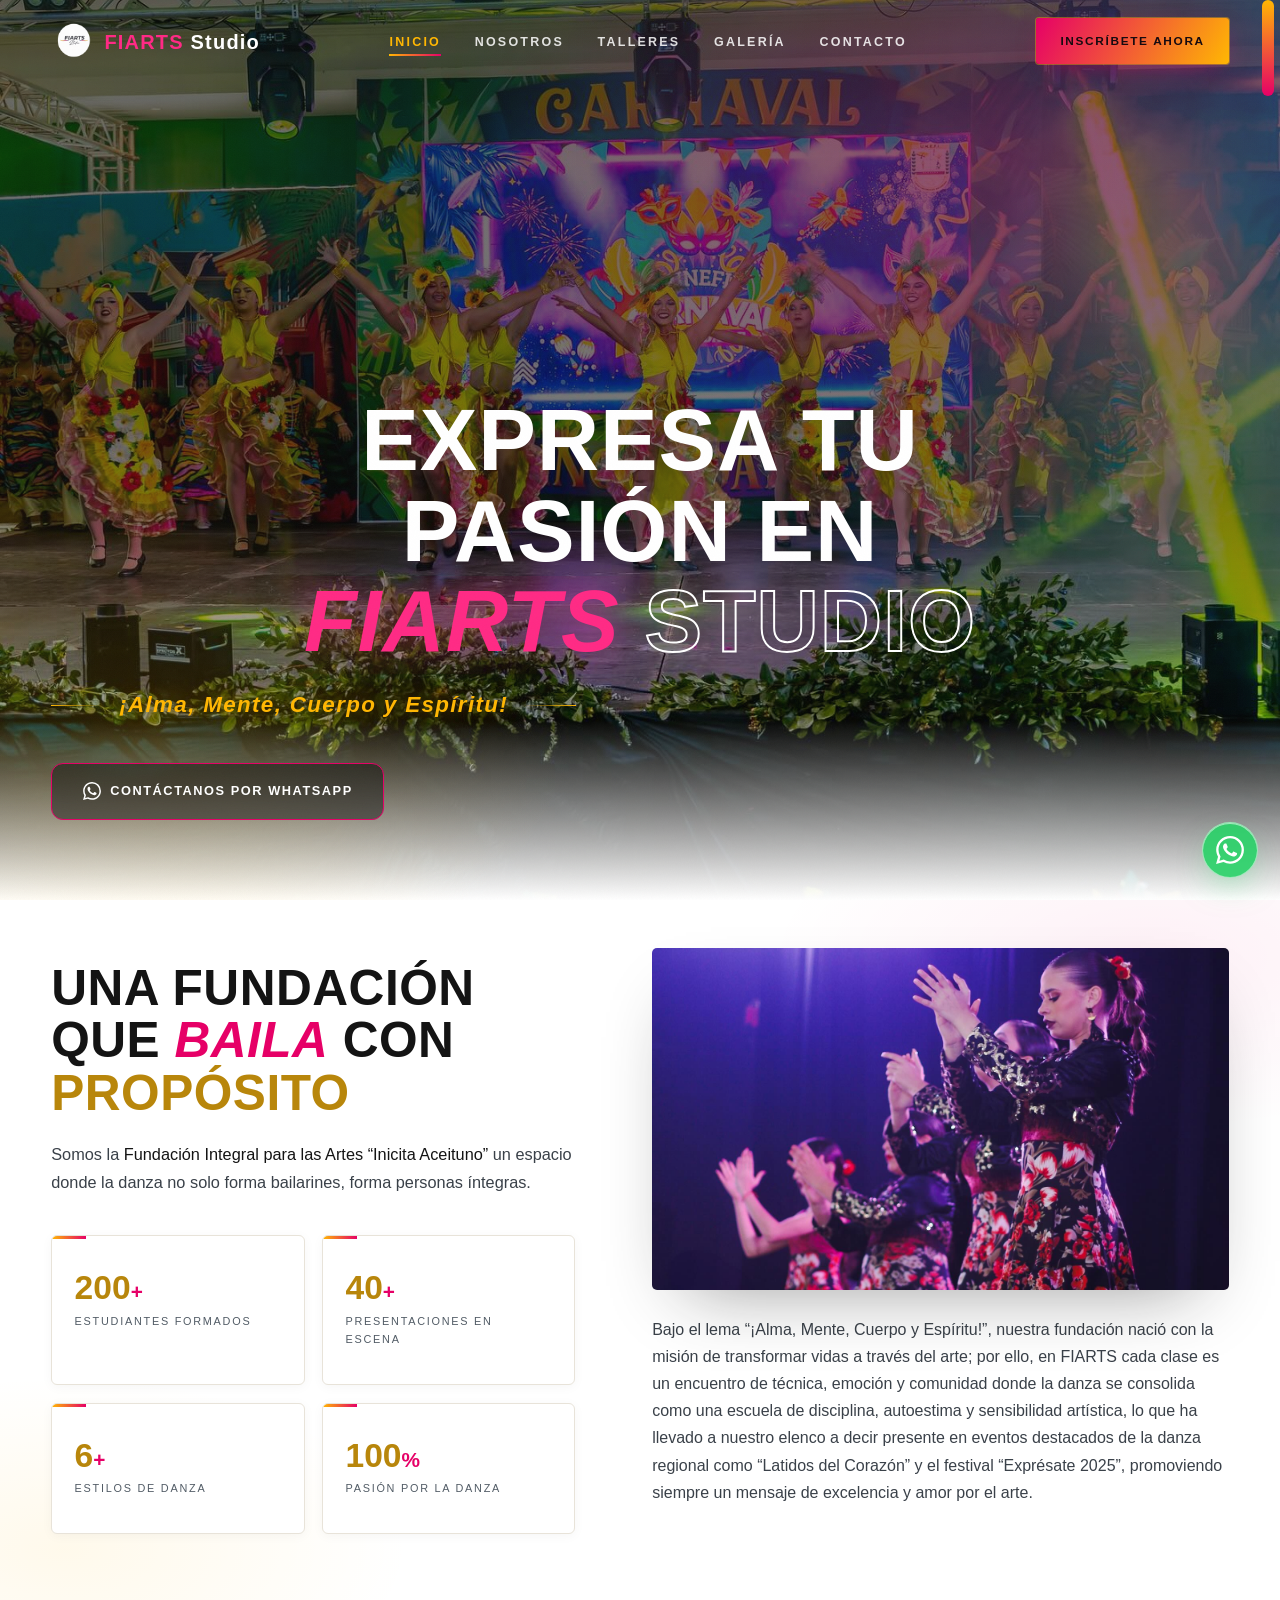
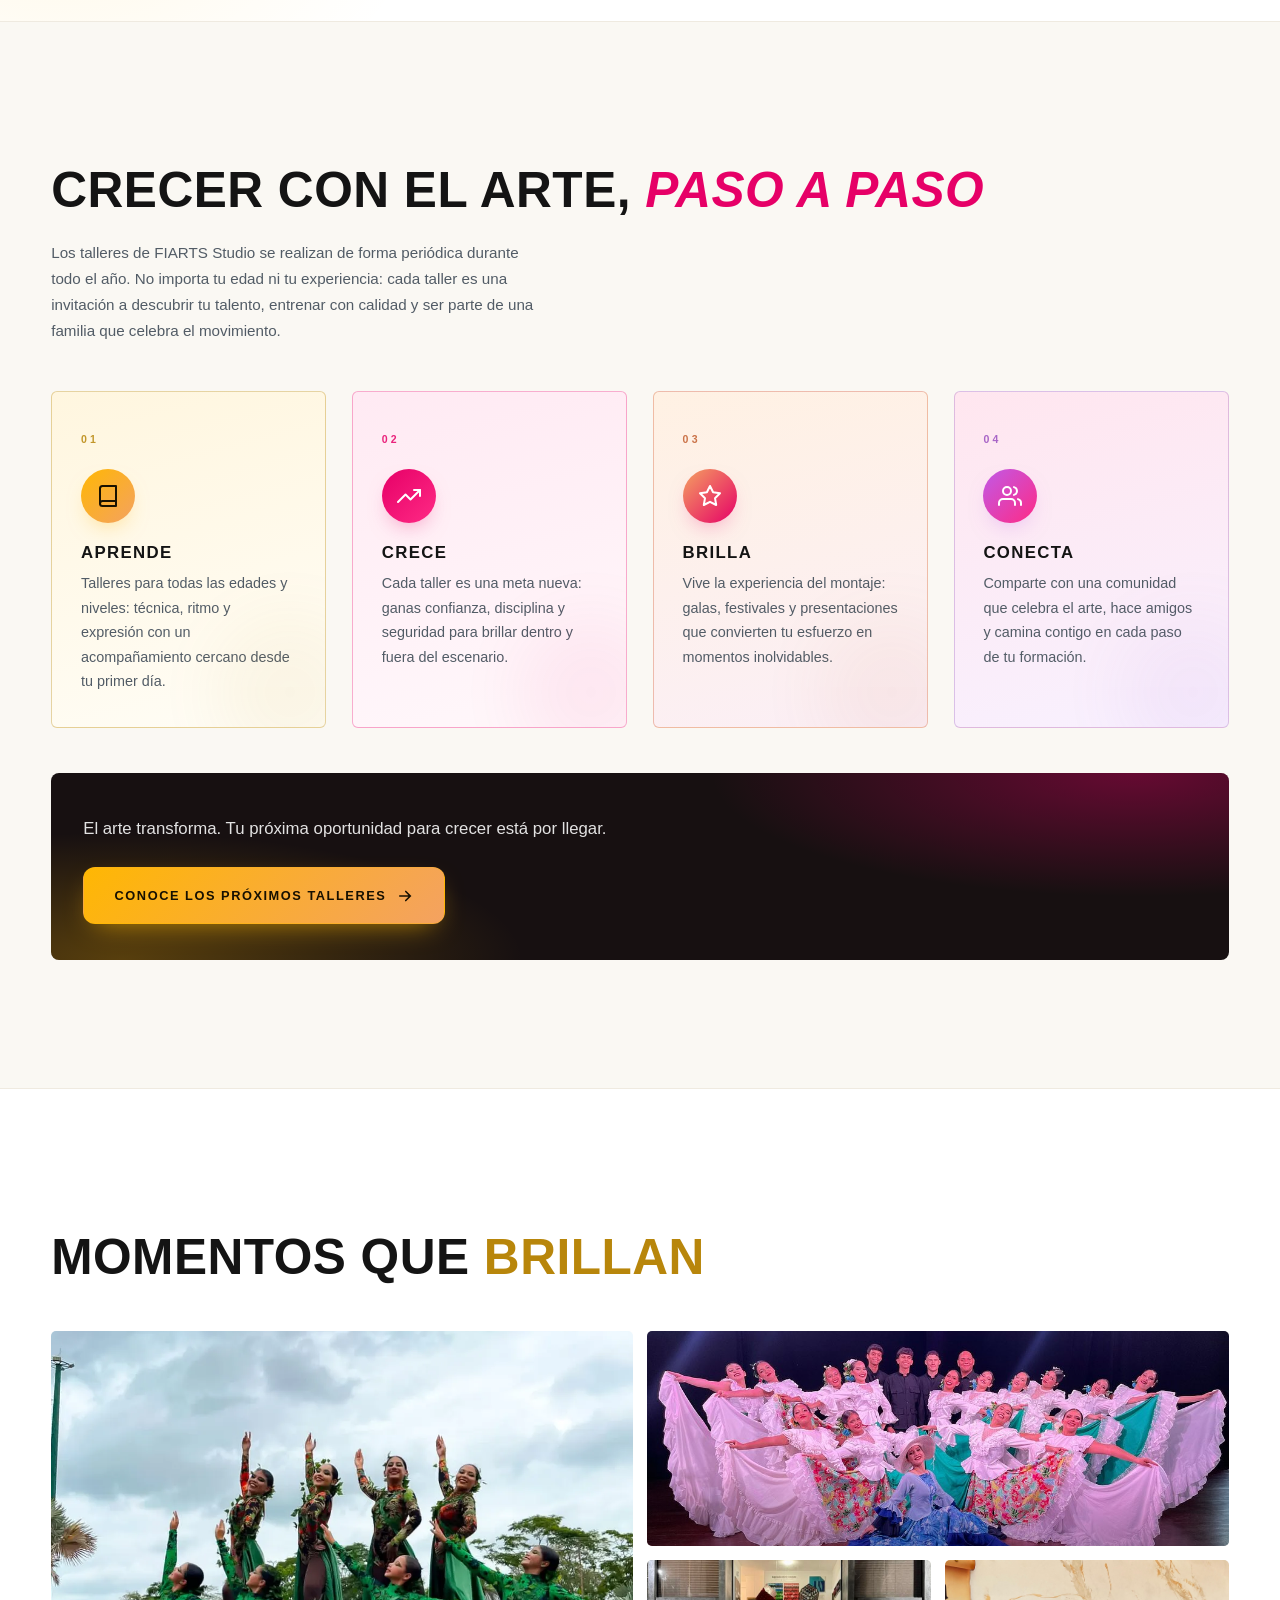
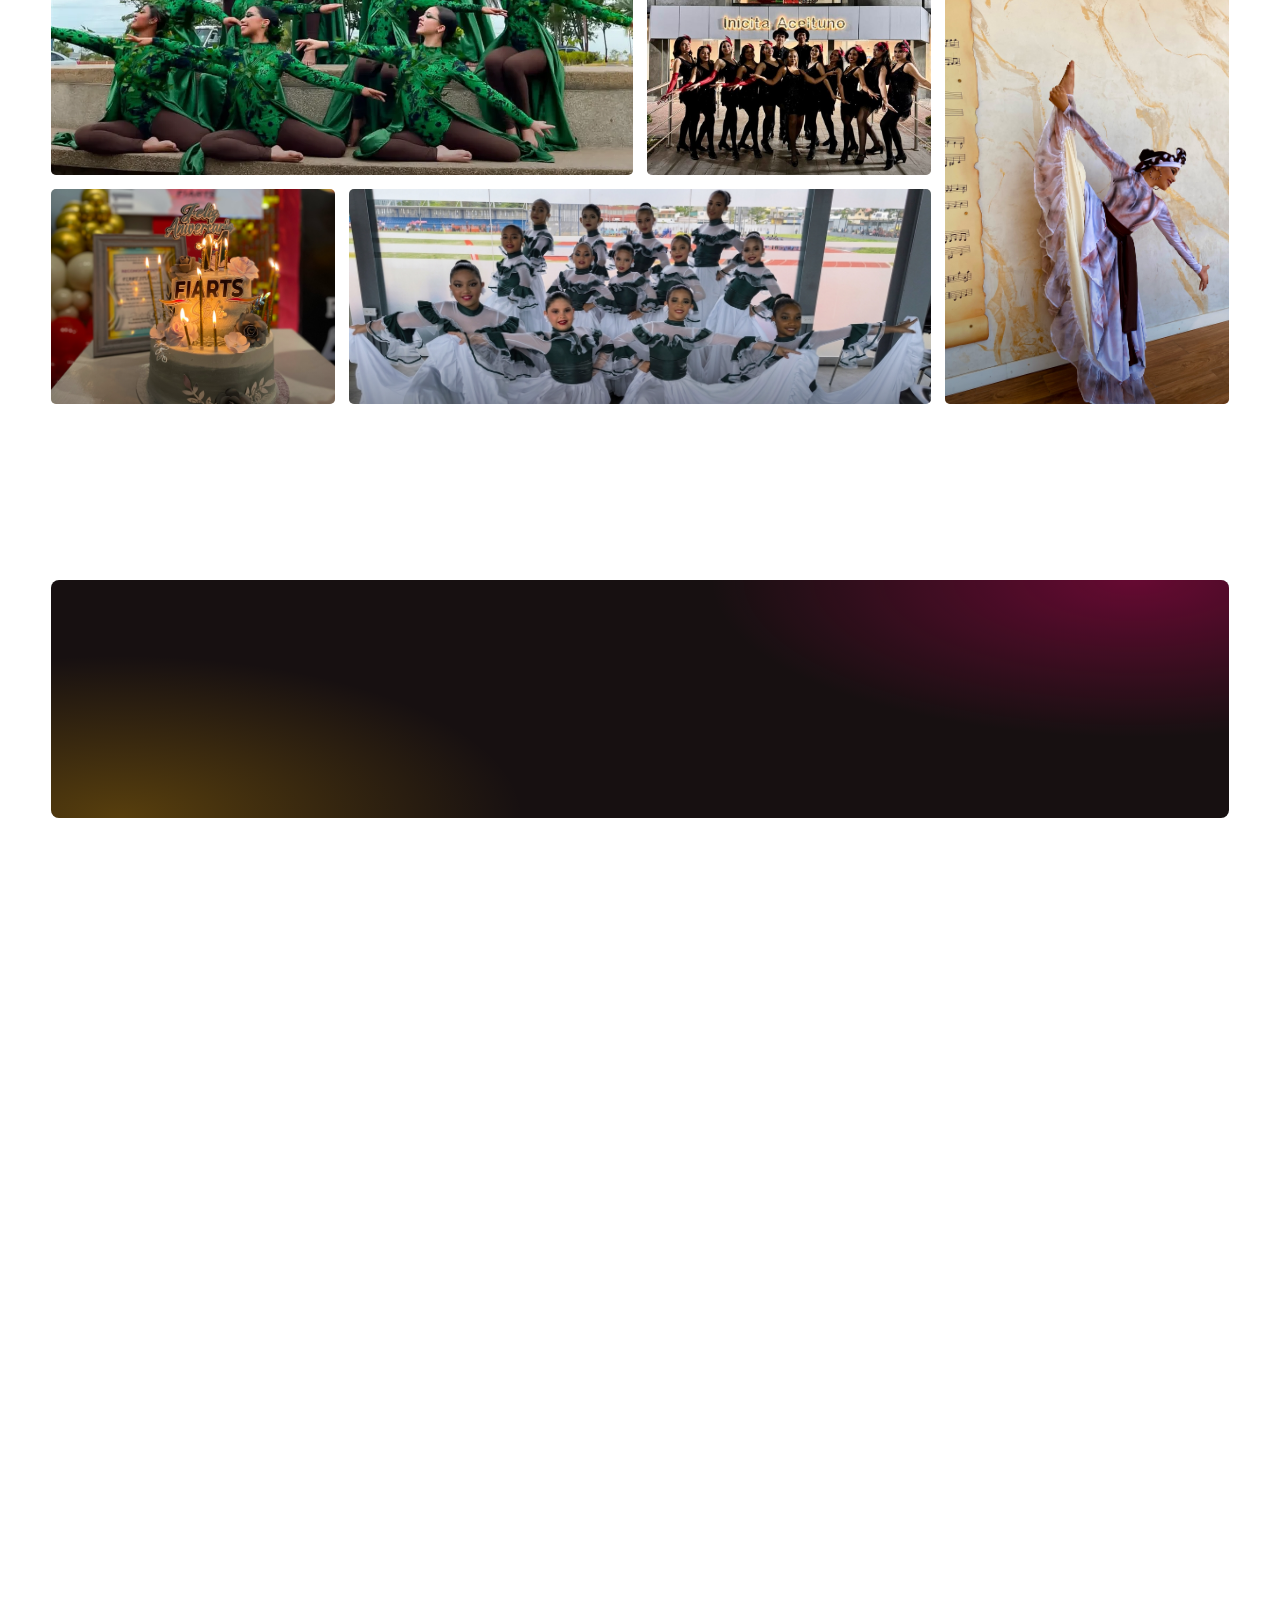
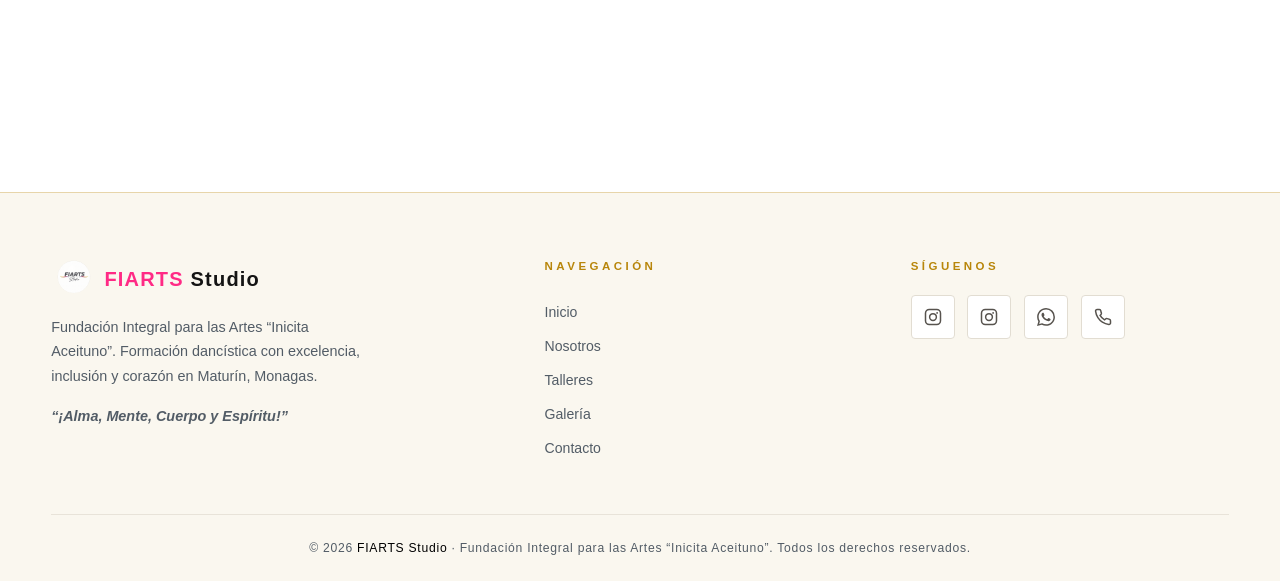
==== index.html @ f5d9cd81 "feat: implement responsive landing page layout with custom styling, navigation, and hero animations" ====
<!DOCTYPE html>
<html lang="es">
<head>
<meta charset="UTF-8">
<meta name="viewport" content="width=device-width, initial-scale=1.0">
<meta name="description" content="FIARTS Studio — Fundación Integral para las Artes 'Inicitaº Aceituno'. Academia de danza en Maturín: danza integral, urbana, tradicional y contemporánea. ¡Alma, Mente, Cuerpo y Espíritu!">
<meta name="theme-color" content="#FFFFFF">
<title>FIARTS Monagas</title>
<link rel="icon" type="image/png" href="assets/favicon.png">
<link rel="icon" type="image/x-icon" href="assets/favicon.ico">

<link rel="stylesheet" href="https://cdn.jsdelivr.net/npm/@fontsource/montserrat@5.0.8/700.css">
<link rel="stylesheet" href="https://cdn.jsdelivr.net/npm/@fontsource/montserrat@5.0.8/800.css">
<link rel="stylesheet" href="https://cdn.jsdelivr.net/npm/@fontsource/montserrat@5.0.8/900.css">
<link rel="stylesheet" href="https://cdn.jsdelivr.net/npm/@fontsource/montserrat@5.0.8/800-italic.css">
<link rel="stylesheet" href="https://cdn.jsdelivr.net/npm/@fontsource/poppins@5.0.8/300.css">
<link rel="stylesheet" href="https://cdn.jsdelivr.net/npm/@fontsource/poppins@5.0.8/400.css">
<link rel="stylesheet" href="https://cdn.jsdelivr.net/npm/@fontsource/poppins@5.0.8/500.css">
<link rel="stylesheet" href="https://cdn.jsdelivr.net/npm/@fontsource/poppins@5.0.8/600.css">
<link rel="stylesheet" href="css/style.css">
<noscript><style>.reveal{opacity:1;transform:none}</style></noscript>
</head>
<body>

<div id="scrollIndicator" aria-hidden="true"></div>
<div class="noise" aria-hidden="true"></div>

<!-- ================= HEADER ================= -->
<header class="site-header" id="siteHeader">
  <div class="container nav-wrap">
    <a href="#inicio" class="brand" aria-label="FIARTS Studio — Inicio">
      <img class="brand-mark" src="assets/logo_final.png" alt="Logo FIARTS Studio">
      <span class="brand-name"><b>FIARTS</b> Studio</span>
    </a>
    <nav class="main-nav" aria-label="Navegación principal">
      <ul>
        <li><a href="#inicio" class="active">Inicio</a></li>
        <li><a href="#nosotros">Nosotros</a></li>
        <li><a href="#talleres">Talleres</a></li>
        <li><a href="#galeria">Galería</a></li>
        <li><a href="#contacto">Contacto</a></li>
      </ul>
    </nav>
    <a href="#contacto" class="nav-cta">Inscríbete Ahora</a>
    <button class="hamburger" id="hamburger" aria-label="Abrir menú" aria-expanded="false" aria-controls="mobileMenu">
      <span></span><span></span><span></span>
    </button>
  </div>
</header>
<div class="menu-backdrop" id="menuBackdrop"></div>
<nav class="mobile-menu" id="mobileMenu" aria-label="Menú móvil">
  <button class="m-close" id="mClose" aria-label="Cerrar menú">✕</button>
  <a class="mlink" href="#inicio">Inicio</a>
  <a class="mlink" href="#nosotros">Nosotros</a>
  <a class="mlink" href="#talleres">Talleres</a>
  <a class="mlink" href="#galeria">Galería</a>
  <a class="mlink" href="#contacto">Contacto</a>
  <a href="#contacto" class="btn btn-gold" style="justify-content:center">Inscríbete Ahora</a>
</nav>

<main>
<!-- ================= HERO ================= -->
<section class="hero" id="inicio">
<div class="hero-bg"><img src="assets/fondo2.jpg" alt="Bailarina de FIARTS Studio en un salto dramático con luces doradas y magenta"></div>

  <div class="hero-overlay" aria-hidden="true"></div>

  <div class="container hero-content">

      <h1 class="hero-title">
      <span class="mask"><span style="--d:.15s">Expresa tu</span></span>
      <span class="mask"><span style="--d:.3s">Pasión en</span></span>
      <span class="mask"><span style="--d:.45s"><em class="pink">FIARTS</em> <span class="outline">Studio</span></span></span>
    </h1>
    <p class="hero-slogan">¡Alma, Mente, Cuerpo y Espíritu!</p>
    <div class="hero-ctas">
      <a href="https://wa.me/584148975908?text=Hola,%20deseo%20informaci%C3%B3n%20sobre%20las%20clases%20de%20baile" target="_blank" rel="noopener" class="btn btn-pink-line" style="background:rgba(10,10,10,.45);color:#fff">
        <svg viewBox="0 0 24 24" fill="currentColor"><path d="M17.472 14.382c-.297-.149-1.758-.867-2.03-.967-.273-.099-.471-.148-.67.15-.197.297-.767.966-.94 1.164-.173.199-.347.223-.644.075-.297-.15-1.255-.463-2.39-1.475-.883-.788-1.48-1.761-1.653-2.059-.173-.297-.018-.458.13-.606.134-.133.297-.347.446-.52.149-.174.198-.298.297-.497.1-.198.05-.371-.025-.52-.075-.149-.669-1.612-.916-2.207-.242-.579-.487-.5-.669-.51-.173-.008-.371-.01-.57-.01-.198 0-.52.074-.792.372-.272.297-1.04 1.016-1.04 2.479 0 1.462 1.065 2.875 1.213 3.074.149.198 2.096 3.2 5.077 4.487.709.306 1.262.489 1.694.625.712.227 1.36.195 1.871.118.571-.085 1.758-.719 2.006-1.413.248-.694.248-1.289.173-1.413-.074-.124-.272-.198-.57-.347m-5.421 7.403h-.004a9.87 9.87 0 01-5.031-1.378l-.361-.214-3.741.982.998-3.648-.235-.374a9.86 9.86 0 01-1.51-5.26c.001-5.45 4.436-9.884 9.888-9.884 2.64 0 5.122 1.03 6.988 2.898a9.825 9.825 0 012.893 6.994c-.003 5.45-4.437 9.884-9.885 9.884m8.413-18.297A11.815 11.815 0 0012.05 0C5.495 0 .16 5.335.157 11.892c0 2.096.547 4.142 1.588 5.945L.057 24l6.305-1.654a11.882 11.882 0 005.683 1.448h.005c6.554 0 11.89-5.335 11.893-11.893a11.821 11.821 0 00-3.48-8.413z\"/></svg>
        Contáctanos por WhatsApp</a>
    </div>
  </div>
</section>

<!-- ================= NOSOTROS ================= -->
<section class="about" id="nosotros">
  <div class="container about-grid">
    <div class="about-sticky reveal">
      <h2 class="sec-title">Una fundación que <em>baila</em> con <span class="g">propósito</span></h2>
      <p class="lead">Somos la <span style="color:var(--ink)">Fundación Integral para las Artes “Inicita Aceituno”</span> un espacio donde la danza no solo forma bailarines, forma personas íntegras.</p>
      <div class="stats">
        <div class="stat"><div class="num"><span class="count" data-count="200">0</span><small>+</small></div><div class="lbl">Estudiantes formados</div></div>
        <div class="stat"><div class="num"><span class="count" data-count="40">0</span><small>+</small></div><div class="lbl">Presentaciones en escena</div></div>
        <div class="stat"><div class="num"><span class="count" data-count="6">0</span><small>+</small></div><div class="lbl">Estilos de danza</div></div>
        <div class="stat"><div class="num"><span class="count" data-count="100">0</span><small>%</small></div><div class="lbl">Pasión por la danza</div></div>
      </div>
    </div>

    <div class="about-flow">
      <figure class="about-img g-item pos-baja3 reveal"><span class="frame" aria-hidden="true"></span><img src="assets/galeria3.jpg" alt="Elenco de FIARTS Studio saludando en la gala de aniversario con confeti dorado" loading="lazy"></figure>
      <div class="about-text reveal">
<p>Bajo el lema “¡Alma, Mente, Cuerpo y Espíritu!”, nuestra fundación nació con la misión de transformar vidas a través del arte; por ello, en FIARTS cada clase es un encuentro de técnica, emoción y comunidad donde la danza se consolida como una escuela de disciplina, autoestima y sensibilidad artística, lo que ha llevado a nuestro elenco a decir presente en eventos destacados de la danza regional como “Latidos del Corazón” y el festival “Exprésate 2025”, promoviendo siempre un mensaje de excelencia y amor por el arte.</p>
      </div>
    </div>
  </div>
</section>

<!-- ================= TALLERES ================= -->
<section class="talleres" id="talleres">
  <div class="container">
    <div class="tall-head">
          <div class="reveal">
            <h2 class="sec-title">Crecer con el arte, <em>paso a paso</em></h2>
          </div>
      <p class="reveal" style="--d:.15s">Los talleres de FIARTS Studio se realizan de forma periódica durante todo el año. No importa tu edad ni tu experiencia: cada taller es una invitación a descubrir tu talento, entrenar con calidad y ser parte de una familia que celebra el movimiento.</p>
    </div>

    <div class="tall-pilares">
      <article class="taller-pilar reveal">
        <span class="tp-num">01</span>
        <div class="tp-ico"><svg viewBox="0 0 24 24" fill="none" stroke="currentColor" stroke-width="2" stroke-linecap="round" stroke-linejoin="round"><path d="M4 19.5A2.5 2.5 0 016.5 17H20"/><path d="M6.5 2H20v20H6.5A2.5 2.5 0 014 19.5v-15A2.5 2.5 0 016.5 2z"/></svg></div>
        <h3>Aprende</h3>
        <p>Talleres para todas las edades y niveles: técnica, ritmo y expresión con un acompañamiento cercano desde tu primer día.</p>
      </article>
      <article class="taller-pilar reveal" style="--d:.12s">
        <span class="tp-num">02</span>
        <div class="tp-ico"><svg viewBox="0 0 24 24" fill="none" stroke="currentColor" stroke-width="2" stroke-linecap="round" stroke-linejoin="round"><path d="M23 6l-9.5 9.5-5-5L1 18"/><path d="M17 6h6v6"/></svg></div>
        <h3>Crece</h3>
        <p>Cada taller es una meta nueva: ganas confianza, disciplina y seguridad para brillar dentro y fuera del escenario.</p>
      </article>
      <article class="taller-pilar reveal" style="--d:.24s">
        <span class="tp-num">03</span>
        <div class="tp-ico"><svg viewBox="0 0 24 24" fill="none" stroke="currentColor" stroke-width="2" stroke-linecap="round" stroke-linejoin="round"><path d="M12 2l3.1 6.3 6.9 1-5 4.9 1.2 6.8L12 17.8l-6.2 3.2L7 14.2 2 9.3l6.9-1L12 2z"/></svg></div>
        <h3>Brilla</h3>
        <p>Vive la experiencia del montaje: galas, festivales y presentaciones que convierten tu esfuerzo en momentos inolvidables.</p>
      </article>
      <article class="taller-pilar reveal" style="--d:.36s">
        <span class="tp-num">04</span>
        <div class="tp-ico"><svg viewBox="0 0 24 24" fill="none" stroke="currentColor" stroke-width="2" stroke-linecap="round" stroke-linejoin="round"><path d="M17 21v-2a4 4 0 00-4-4H5a4 4 0 00-4 4v2"/><circle cx="9" cy="7" r="4"/><path d="M23 21v-2a4 4 0 00-3-3.87"/><path d="M16 3.13a4 4 0 010 7.75"/></svg></div>
        <h3>Conecta</h3>
        <p>Comparte con una comunidad que celebra el arte, hace amigos y camina contigo en cada paso de tu formación.</p>
      </article>
    </div>

    <div class="tall-band reveal">
      <div class="tall-band-copy">
              <p class="tall-band-msg">El arte transforma. Tu próxima oportunidad para crecer está por llegar.</p>
      </div>
      <a href="https://wa.me/584148975908?text=Hola,%20quiero%20informaci%C3%B3n%20sobre%20los%20pr%C3%B3ximos%20talleres%20de%20FIARTS%20Studio" target="_blank" rel="noopener" class="btn btn-gold">Conoce los próximos talleres
        <svg viewBox="0 0 24 24" fill="none" stroke="currentColor" stroke-width="2.2" stroke-linecap="round"><path d="M5 12h14M13 6l6 6-6 6"/></svg>
      </a>
    </div>
  </div>
</section>

<!-- ================= GALERÍA ================= -->
<section class="galeria" id="galeria">
  <div class="container">
    <div class="gal-head reveal">
          <h2 class="sec-title">Momentos que <span class="g">brillan</span></h2>
    </div>
    <div class="gallery">
      <button class="g-item"><img src="./assets/galeria7.jpg" alt="Elenco sincronizado en escena con luces doradas y magenta" loading="lazy"></button>
      <button class="g-item pos-baja2" style="--d:.08s"><img src="./assets/galeria4.jpg" alt="Celebración de aniversario con trofeo dorado y confeti" loading="lazy"></button>
      <button class="g-item pos-alta" style="--d:.16s"><img src="./assets/galeria5.jpg" alt="Ensayo de bailarinas en estudio con espejos y luces LED magenta" loading="lazy"></button>
      <button class="g-item" style="--d:.24s"><img src="./assets/galeria1.jpg" alt="Crew de danza urbana en formación con humo magenta" loading="lazy"></button>
      <button class="g-item pos-alta" style="--d:.32s"><img src="./assets/galeria2.jpg" alt="Zapatillas de ballet sobre piso de madera con luz cálida" loading="lazy"></button>
      <button class="g-item pos-baja" style="--d:.4s; object-position: 50% 40%"><img src="./assets/galeria8gemini.jpg" alt="Clase infantil de danza con maestra guiando a niñas sonrientes" loading="lazy"></button>
    </div>
  </div>
</section>

<!-- ================= CTA BAND ================= -->
<section class="cta-band">
  <div class="container cta-inner">
    <div class="reveal">
          <h2>¿Lista / listo para <em>subir al escenario?</em></h2>
      <p>Cupos abiertos para todas las edades y niveles. Tu primera clase puede ser hoy.</p>
    </div>
    <div class="reveal" style="--d:.15s">
      <a href="https://wa.me/584148975908?text=Hola,%20deseo%20informaci%C3%B3n%20sobre%20las%20clases%20de%20baile" target="_blank" rel="noopener" class="btn btn-gold">Inscríbete Ahora</a>
    </div>
  </div>
</section>

<!-- ================= CONTACTO ================= -->
<section class="contacto" id="contacto">
  <div class="container">
    <div class="reveal">
          <h2 class="sec-title">Hablemos de <em>danza</em></h2>
    </div>
    <div class="con-grid">
      <div class="con-map reveal">
        <iframe src="https://www.google.com/maps?q=Avenida%20Bol%C3%ADvar%2C%20Matur%C3%ADn%206201%2C%20Monagas%2C%20Venezuela&z=15&output=embed" loading="lazy" referrerpolicy="no-referrer-when-downgrade" title="Ubicación de FIARTS Studio en Maturín, Monagas" allowfullscreen></iframe>
        <a class="con-map-link" href="https://maps.app.goo.gl/CwB4NiFagK4VKDsD7" target="_blank" rel="noopener">Abrir en Google Maps
          <svg viewBox="0 0 24 24" fill="none" stroke="currentColor" stroke-width="2.2" stroke-linecap="round" stroke-linejoin="round"><path d="M7 17L17 7M7 7h10v10"/></svg>
        </a>
      </div>

      <div class="con-cards">
        <div class="con-card reveal">
          <div class="con-ico"><svg viewBox="0 0 24 24" fill="none" stroke="currentColor" stroke-width="2"><path d="M20 10c0 6-8 12-8 12s-8-6-8-12a8 8 0 0116 0z"/><circle cx="12" cy="10" r="3"/></svg></div>
          <div><h3>Ubicación</h3><p>Av. Bolívar, Edificio Rotary,<br>al lado de la Casa de la Cultura.<br>Maturín, estado Monagas.</p></div>
        </div>
        <div class="con-card reveal" style="--d:.1s">
          <div class="con-ico"><svg viewBox="0 0 24 24" fill="none" stroke="currentColor" stroke-width="2"><path d="M22 16.9v3a2 2 0 01-2.2 2 19.8 19.8 0 01-8.6-3.1 19.5 19.5 0 01-6-6A19.8 19.8 0 012.1 4.2 2 2 0 014.1 2h3a2 2 0 012 1.7c.13.96.36 1.9.7 2.8a2 2 0 01-.45 2.1L8.1 9.9a16 16 0 006 6l1.3-1.25a2 2 0 012.1-.45c.9.34 1.84.57 2.8.7A2 2 0 0122 16.9z"/></svg></div>
          <div><h3>Teléfono / WhatsApp</h3><p><a class="inline" href="tel:+584148975908">0414-897-5908</a><br><a class="inline" href="https://wa.me/584148975908?text=Hola,%20deseo%20informaci%C3%B3n%20sobre%20las%20clases%20de%20baile" target="_blank" rel="noopener">Escríbenos por WhatsApp →</a></p></div>
        </div>
        <div class="con-card reveal" style="--d:.2s">
          <div class="con-ico"><svg viewBox="0 0 24 24" fill="none" stroke="currentColor" stroke-width="2"><rect x="2" y="2" width="20" height="20" rx="5"/><circle cx="12" cy="12" r="4.5"/><circle cx="17.5" cy="6.5" r="1.2" fill="currentColor" stroke="none"/></svg></div>
          <div><h3>Instagram</h3><p><a class="inline" href="https://www.instagram.com/fiartsmonagas" target="_blank" rel="noopener">@fiartsmonagas</a> · <a class="inline" href="https://www.instagram.com/fiarts.studio" target="_blank" rel="noopener">@fiarts.studio</a><br>Síguenos y vive el día a día del estudio.</p></div>
        </div>
        <div class="con-card reveal" style="--d:.3s">
          <div class="con-ico"><svg viewBox="0 0 24 24" fill="none" stroke="currentColor" stroke-width="2"><circle cx="12" cy="12" r="9"/><path d="M12 7v5l3 3"/></svg></div>
          <div><h3>Horario de atención</h3><p>Lunes a Sábado<br>Turnos de mañana y tarde.</p></div>
        </div>
      </div>
    </div>
  </div>
</section>
</main>

<!-- ================= FOOTER ================= -->
<footer class="site-footer">
  <div class="container">
    <div class="foot-grid">
      <div class="foot-brand">
        <a href="#inicio" class="brand">
          <img class="brand-mark" src="assets/logo_final.png" alt="Logo FIARTS Studio">
          <span class="brand-name" style="color:var(--ink)"><b>FIARTS</b> Studio</span>
        </a>
        <p>Fundación Integral para las Artes “Inicita Aceituno”. Formación dancística con excelencia, inclusión y corazón en Maturín, Monagas.</p>
        <p class="foot-slogan">“¡Alma, Mente, Cuerpo y Espíritu!”</p>
      </div>
      <div>
        <p class="foot-title">Navegación</p>
        <div class="foot-links">
          <a href="#inicio">Inicio</a>
          <a href="#nosotros">Nosotros</a>
          <a href="#talleres">Talleres</a>
          <a href="#galeria">Galería</a>
          <a href="#contacto">Contacto</a>
        </div>
      </div>
      <div>
        <p class="foot-title">Síguenos</p>
        <div class="foot-social">
          <a href="https://www.instagram.com/fiartsmonagas" target="_blank" rel="noopener" aria-label="Instagram FIARTS">
            <svg viewBox="0 0 24 24" fill="none" stroke="currentColor" stroke-width="2"><rect x="2" y="2" width="20" height="20" rx="5"/><circle cx="12" cy="12" r="4.5"/><circle cx="17.5" cy="6.5" r="1.2" fill="currentColor" stroke="none"/></svg>
          </a>
          <a href="https://www.instagram.com/fiarts.studio" target="_blank" rel="noopener" aria-label="Instagram FIARTS Studio">
            <svg viewBox="0 0 24 24" fill="none" stroke="currentColor" stroke-width="2"><rect x="2" y="2" width="20" height="20" rx="5"/><circle cx="12" cy="12" r="4.5"/><circle cx="17.5" cy="6.5" r="1.2" fill="currentColor" stroke="none"/></svg>
          </a>
          <a href="https://wa.me/584148975908?text=Hola,%20deseo%20informaci%C3%B3n%20sobre%20las%20clases%20de%20baile" target="_blank" rel="noopener" aria-label="WhatsApp FIARTS">
            <svg viewBox="0 0 24 24" fill="currentColor"><path d="M17.472 14.382c-.297-.149-1.758-.867-2.03-.967-.273-.099-.471-.148-.67.15-.197.297-.767.966-.94 1.164-.173.199-.347.223-.644.075-.297-.15-1.255-.463-2.39-1.475-.883-.788-1.48-1.761-1.653-2.059-.173-.297-.018-.458.13-.606.134-.133.297-.347.446-.52.149-.174.198-.298.297-.497.1-.198.05-.371-.025-.52-.075-.149-.669-1.612-.916-2.207-.242-.579-.487-.5-.669-.51-.173-.008-.371-.01-.57-.01-.198 0-.52.074-.792.372-.272.297-1.04 1.016-1.04 2.479 0 1.462 1.065 2.875 1.213 3.074.149.198 2.096 3.2 5.077 4.487.709.306 1.262.489 1.694.625.712.227 1.36.195 1.871.118.571-.085 1.758-.719 2.006-1.413.248-.694.248-1.289.173-1.413-.074-.124-.272-.198-.57-.347m-5.421 7.403h-.004a9.87 9.87 0 01-5.031-1.378l-.361-.214-3.741.982.998-3.648-.235-.374a9.86 9.86 0 01-1.51-5.26c.001-5.45 4.436-9.884 9.888-9.884 2.64 0 5.122 1.03 6.988 2.898a9.825 9.825 0 012.893 6.994c-.003 5.45-4.437 9.884-9.885 9.884m8.413-18.297A11.815 11.815 0 0012.05 0C5.495 0 .16 5.335.157 11.892c0 2.096.547 4.142 1.588 5.945L.057 24l6.305-1.654a11.882 11.882 0 005.683 1.448h.005c6.554 0 11.89-5.335 11.893-11.893a11.821 11.821 0 00-3.48-8.413z"/></svg>
          </a>
          <a href="tel:+584148975908" aria-label="Llamar a FIARTS">
            <svg viewBox="0 0 24 24" fill="none" stroke="currentColor" stroke-width="2"><path d="M22 16.9v3a2 2 0 01-2.2 2 19.8 19.8 0 01-8.6-3.1 19.5 19.5 0 01-6-6A19.8 19.8 0 012.1 4.2 2 2 0 014.1 2h3a2 2 0 012 1.7c.13.96.36 1.9.7 2.8a2 2 0 01-.45 2.1L8.1 9.9a16 16 0 006 6l1.3-1.25a2 2 0 012.1-.45c.9.34 1.84.57 2.8.7A2 2 0 0122 16.9z"/></svg>
          </a>
        </div>
      </div>
    </div>
    <div class="foot-bottom">
      <span>© <span id="yearNow">2026</span> <b>FIARTS Studio</b> · Fundación Integral para las Artes “Inicita Aceituno”. Todos los derechos reservados.</span>
    </div>
  </div>
</footer>

<!-- Lightbox -->
<div class="lightbox" id="lightbox" role="dialog" aria-modal="true" aria-label="Visor de galería">
  <button class="lb-btn lb-close" id="lbClose" aria-label="Cerrar">✕</button>
  <button class="lb-btn lb-prev" id="lbPrev" aria-label="Anterior">‹</button>
  <figure><img id="lbImg" src="" alt=""><figcaption id="lbCap"></figcaption></figure>
  <button class="lb-btn lb-next" id="lbNext" aria-label="Siguiente">›</button>
</div>

<!-- WhatsApp flotante -->
<a class="wa-float" href="https://wa.me/584148975908?text=Hola,%20deseo%20informaci%C3%B3n%20sobre%20las%20clases%20de%20baile" target="_blank" rel="noopener" aria-label="Chatear por WhatsApp">
  <svg viewBox="0 0 24 24"><path d="M17.472 14.382c-.297-.149-1.758-.867-2.03-.967-.273-.099-.471-.148-.67.15-.197.297-.767.966-.94 1.164-.173.199-.347.223-.644.075-.297-.15-1.255-.463-2.39-1.475-.883-.788-1.48-1.761-1.653-2.059-.173-.297-.018-.458.13-.606.134-.133.297-.347.446-.52.149-.174.198-.298.297-.497.1-.198.05-.371-.025-.52-.075-.149-.669-1.612-.916-2.207-.242-.579-.487-.5-.669-.51-.173-.008-.371-.01-.57-.01-.198 0-.52.074-.792.372-.272.297-1.04 1.016-1.04 2.479 0 1.462 1.065 2.875 1.213 3.074.149.198 2.096 3.2 5.077 4.487.709.306 1.262.489 1.694.625.712.227 1.36.195 1.871.118.571-.085 1.758-.719 2.006-1.413.248-.694.248-1.289.173-1.413-.074-.124-.272-.198-.57-.347m-5.421 7.403h-.004a9.87 9.87 0 01-5.031-1.378l-.361-.214-3.741.982.998-3.648-.235-.374a9.86 9.86 0 01-1.51-5.26c.001-5.45 4.436-9.884 9.888-9.884 2.64 0 5.122 1.03 6.988 2.898a9.825 9.825 0 012.893 6.994c-.003 5.45-4.437 9.884-9.885 9.884m8.413-18.297A11.815 11.815 0 0012.05 0C5.495 0 .16 5.335.157 11.892c0 2.096.547 4.142 1.588 5.945L.057 24l6.305-1.654a11.882 11.882 0 005.683 1.448h.005c6.554 0 11.89-5.335 11.893-11.893a11.821 11.821 0 00-3.48-8.413z"/></svg>
</a>

<script src="js/main.js"></script>
</body>
</html>
---- css/style.css ----
/* ============ VARIABLES & BASE ============ */
:root{
  --bg:#FFFFFF; --bg2:#FAF8F3; --panel:#FFFFFF; --line:#E8E3D9;
  --ink:#141414;
  --gold:#FFB703; --gold-deep:#B8860B; --gold2:#F4A261;
  --pink:#E60067; --pink2:#FF2A85;
  --gray:#3A4149; --gray2:#525C66;
  --fd:'Montserrat',sans-serif; --fb:'Poppins',sans-serif;
  --ease:cubic-bezier(.22,1,.36,1);
}
*{margin:0;padding:0;box-sizing:border-box}
html{scroll-behavior:smooth;scroll-padding-top:80px;scrollbar-width:none;scrollbar-color:transparent transparent}
html.is-dragging-scroll{scroll-behavior:auto !important}
body{background:var(--bg);color:var(--ink);font-family:var(--fb);font-weight:400;line-height:1.7;overflow-x:hidden;-webkit-tap-highlight-color:transparent}
::selection{background:var(--pink);color:#fff}
::-webkit-scrollbar{width:0;height:0}
::-webkit-scrollbar-track{background:transparent}
::-webkit-scrollbar-thumb{background:transparent}
#scrollIndicator{position:fixed;right:4px;top:0;bottom:0;width:16px;z-index:1100;cursor:pointer;touch-action:none}
#scrollIndicator::after{content:"";position:absolute;left:2px;top:0;width:12px;height:96px;background:linear-gradient(180deg,var(--gold),var(--pink));border-radius:6px;transition:background .3s}
#scrollIndicator:hover::after, #scrollIndicator.dragging::after{background:linear-gradient(180deg,var(--pink),var(--gold))}
img{display:block;max-width:100%}
a{color:inherit;text-decoration:none}
ul{list-style:none}
button{font-family:inherit;cursor:pointer;border:none;background:none;color:inherit}
.container{width:min(1200px,92%);margin-inline:auto}
h1,h2,h3,.display{font-family:var(--fd);text-transform:uppercase;line-height:1.05;letter-spacing:.01em;color:var(--ink)}
section{position:relative}

/* textura de grano sutil */
.noise{position:fixed;inset:0;z-index:4;pointer-events:none;opacity:.035;
  background-image:url("data:image/svg+xml,%3Csvg xmlns='http://www.w3.org/2000/svg' width='180' height='180'%3E%3Cfilter id='n'%3E%3CfeTurbulence type='fractalNoise' baseFrequency='0.85' numOctaves='2'/%3E%3C/filter%3E%3Crect width='180' height='180' filter='url(%23n)' opacity='0.7'/%3E%3C/svg%3E")}

/* barra de progreso */

/* kickers / encabezados */
.kicker{display:flex;align-items:center;gap:.8rem;font-family:var(--fd);font-weight:800;font-size:.72rem;letter-spacing:.42em;text-transform:uppercase;color:var(--gold-deep)}
.kicker::before{content:"";width:44px;height:2px;background:linear-gradient(90deg,var(--gold),var(--pink));flex:none}
.sec-title{font-size:clamp(1.9rem,4.4vw,3.1rem);font-weight:900;margin-top:.9rem}
.sec-title em{font-style:italic;color:var(--pink)}
.sec-title .g{color:var(--gold-deep)}

/* reveal on scroll */
.reveal{opacity:0;transform:translateY(34px);transition:opacity .9s ease,transform .9s var(--ease);transition-delay:var(--d,0s)}
.reveal.in{opacity:1;transform:none}

/* ============ BOTONES ============ */
.btn{display:inline-flex;align-items:center;justify-content:center;gap:.6rem;font-family:var(--fd);font-weight:800;font-size:.8rem;letter-spacing:.12em;text-transform:uppercase;padding:1.05rem 1.9rem;border-radius:12px;position:relative;overflow:hidden;transition:all .4s var(--ease);isolation:isolate;border:1px solid transparent}
.btn svg{width:18px;height:18px;flex:none}
.btn-gold{background:linear-gradient(135deg,var(--gold),var(--gold2));color:#171000;box-shadow:0 10px 28px -12px rgba(255,183,3,.75);border-color:rgba(255,183,3,.3)}
.btn-gold:hover{background:linear-gradient(135deg,var(--gold2),var(--gold));transform:translateY(-4px);box-shadow:0 22px 38px -14px rgba(255,183,3,.85);border-color:rgba(255,183,3,.5)}
.btn-pink-line{border:1px solid var(--pink);color:var(--ink);background:rgba(230,0,103,.05);backdrop-filter:blur(4px);border-radius:12px}
.btn-pink-line:hover{background:var(--pink);color:#fff;box-shadow:0 16px 36px -14px rgba(230,0,103,.55);transform:translateY(-4px);border-color:transparent}

/* ============ HEADER (móvil: hamburguesa) ============ */
.site-header{position:fixed;top:0;left:0;right:0;z-index:1200;transition:background .4s ease,box-shadow .4s ease,border-color .4s ease,opacity .35s ease,visibility .35s ease;border-bottom:1px solid transparent}
.site-header.scrolled{background:rgba(255,255,255,.9);backdrop-filter:blur(14px);border-color:rgba(184,134,11,.35);box-shadow:0 10px 40px -22px rgba(20,20,20,.35)}
.site-header.scrolled::after{content:"";position:absolute;left:0;right:0;bottom:-1px;height:2px;background:linear-gradient(90deg,var(--gold),var(--pink))}
body.menu-open .site-header{opacity:0;visibility:hidden;pointer-events:none}
.nav-wrap{display:flex;align-items:center;justify-content:space-between;gap:1rem;height:68px}
.brand{display:flex;align-items:center;gap:.7rem;min-width:0}
.brand-mark{width:42px;height:42px;flex:none;border-radius:50%;object-fit:cover}
.brand-name{font-family:var(--fd);font-weight:900;font-size:1.12rem;letter-spacing:.06em;color:#fff;white-space:nowrap;transition:color .4s;margin-top:2px}
.brand-name b{color:var(--pink2)}
.site-header.scrolled .brand-name{color:var(--ink)}
.main-nav,.nav-cta{display:none}
.hamburger{display:flex;flex-direction:column;gap:5px;width:44px;height:44px;align-items:center;justify-content:center;z-index:1101;flex:none}
.hamburger span{width:24px;height:2px;background:#fff;transition:transform .4s var(--ease),opacity .3s,background .4s}
.site-header.scrolled .hamburger span{background:var(--ink)}
body.menu-open .hamburger span:nth-child(1){transform:translateY(7px) rotate(45deg)}
body.menu-open .hamburger span:nth-child(2){opacity:0}
body.menu-open .hamburger span:nth-child(3){transform:translateY(-7px) rotate(-45deg)}
.mobile-menu{position:fixed;top:0;right:-100%;width:min(360px,86vw);height:100dvh;background:#fff;border-left:1px solid rgba(184,134,11,.3);z-index:1050;padding:96px 2.4rem 2.4rem;display:flex;flex-direction:column;gap:1.4rem;transition:right .5s var(--ease);box-shadow:-20px 0 60px rgba(20,20,20,.12)}
body.menu-open .mobile-menu{right:0}
.m-close{position:absolute;top:22px;right:22px;width:44px;height:44px;border-radius:50%;border:1px solid rgba(184,134,11,.4);background:linear-gradient(135deg,rgba(255,183,3,.12),rgba(230,0,103,.1));color:var(--ink);font-size:1.15rem;display:grid;place-items:center;transition:background .3s,color .3s,transform .3s}
.m-close:hover{background:var(--pink);color:#fff;transform:rotate(90deg)}
.mobile-menu a.mlink{font-family:var(--fd);font-weight:800;font-size:1.15rem;letter-spacing:.14em;text-transform:uppercase;color:#44403C;border-bottom:1px solid var(--line);padding-bottom:.9rem;transition:color .3s,padding-left .3s}
.mobile-menu a.mlink:hover{color:var(--gold-deep);padding-left:.5rem}
.menu-backdrop{position:fixed;inset:0;background:rgba(20,18,12,.45);backdrop-filter:blur(2px);opacity:0;pointer-events:none;transition:opacity .4s;z-index:1040}
body.menu-open .menu-backdrop{opacity:1;pointer-events:auto}

/* ============ HERO (móvil) ============ */
.hero{min-height:100svh;display:flex;align-items:flex-end;overflow:hidden}
.hero-bg,.hero-bg img{position:absolute;inset:0;width:100%;height:100%}
.hero-bg img{object-fit:cover;object-position:center 30%;animation:kenburns 22s ease-in-out infinite alternate;filter:saturate(1.05)}
@keyframes kenburns{from{transform:scale(1) translate(0,0)}to{transform:scale(1.1) translate(-1.5%,1.5%)}}
.hero-overlay{position:absolute;inset:0;background:
  radial-gradient(70% 55% at 78% 18%,rgba(230,0,103,.30),transparent 62%),
  radial-gradient(55% 45% at 12% 82%,rgba(255,183,3,.16),transparent 60%),
  linear-gradient(180deg,rgba(13,13,13,.62) 0%,rgba(13,13,13,.55) 55%,rgba(13,13,13,.32) 80%,#ffffff 100%)}
.hero-content{position:relative;z-index:2;padding:32px 0 80px;text-align:center}
.hero-kicker{display:inline-flex;align-items:center;gap:.8rem;font-family:var(--fd);font-weight:700;font-size:.62rem;letter-spacing:.32em;text-transform:uppercase;color:var(--gold);border:1px solid rgba(255,183,3,.4);padding:.55rem 1rem;border-radius:2px;background:rgba(10,10,10,.5)}
.hero-kicker .dot{width:7px;height:7px;border-radius:50%;background:var(--pink2);box-shadow:0 0 12px var(--pink2);animation:blink 1.6s infinite}
@keyframes blink{50%{opacity:.35}}
.hero-title{font-size:clamp(2.4rem,7.2vw,5.4rem);font-weight:900;margin:0.4rem 0 1.2rem;color:#fff}
.hero-title .mask{display:block;overflow:hidden;padding-bottom:.08em;margin-bottom:-.08em}
.hero-title .mask>span{display:block;transform:translateY(115%);animation:rise 1.1s var(--ease) forwards;animation-delay:var(--d)}
@keyframes rise{to{transform:translateY(0)}}
.hero-title .gold{color:var(--gold);text-shadow:0 0 40px rgba(255,183,3,.5)}
.hero-title .pink{color:var(--pink2);text-shadow:0 0 40px rgba(255,42,133,.5)}
.hero-title .outline{color:transparent;-webkit-text-stroke:2px #fff}
.hero-slogan{font-family:var(--fd);font-style:italic;font-weight:800;font-size:clamp(1rem,2.2vw,1.4rem);color:var(--gold);letter-spacing:.06em;display:flex;align-items:center;gap:1rem;animation:fadeUp 1s var(--ease) .9s backwards;text-shadow:0 0 22px rgba(255,183,3,.45),0 2px 14px rgba(13,13,13,.6)}
.hero-slogan::before,.hero-slogan::after{content:"";height:1px;width:52px;background:linear-gradient(90deg,var(--gold),transparent)}
.hero-slogan::after{background:linear-gradient(270deg,var(--gold),transparent)}
.hero-ctas{display:flex;flex-wrap:wrap;gap:1.1rem;margin-top:2.4rem;animation:fadeUp 1s var(--ease) 1.1s backwards}
.hero-ctas .btn{width:100%}
.hero-meta{display:flex;flex-wrap:wrap;gap:.6rem;margin-top:2.2rem;animation:fadeUp 1s var(--ease) 1.3s backwards}
.hero-meta span{font-size:.66rem;font-weight:500;letter-spacing:.14em;text-transform:uppercase;color:#E5E7EB;border:1px solid rgba(255,255,255,.25);padding:.45rem .85rem;border-radius:999px;background:rgba(10,10,10,.5)}
.hero-meta span b{color:var(--gold);font-weight:600}
@keyframes fadeUp{from{opacity:0;transform:translateY(26px)}to{opacity:1;transform:none}}
.scroll-hint{position:absolute;left:4%;bottom:34px;z-index:2;display:flex;align-items:center;gap:.7rem;font-size:.66rem;letter-spacing:.4em;text-transform:uppercase;color:rgba(255,255,255,.75)}
.scroll-hint i{width:1px;height:44px;background:rgba(255,255,255,.3);position:relative;overflow:hidden}
.scroll-hint i::after{content:"";position:absolute;top:-40%;left:0;width:100%;height:40%;background:var(--gold);animation:drop 1.8s ease-in-out infinite}
@keyframes drop{to{top:110%}}

/* ============ NOSOTROS (móvil) ============ */
.about{padding:clamp(5rem,10vw,8.5rem) 0;background:
  radial-gradient(50% 40% at 90% 8%,rgba(230,0,103,.06),transparent 60%),
  radial-gradient(45% 40% at 5% 90%,rgba(255,183,3,.08),transparent 60%),var(--bg)}
.about-grid{display:grid;grid-template-columns:1fr;gap:clamp(2.5rem,6vw,5.5rem);align-items:start}
.about-sticky{position:static}
.about-sticky .lead{color:var(--gray);margin-top:1.4rem;font-size:1.02rem}
.stats{display:grid;grid-template-columns:repeat(2,1fr);gap:1.1rem;margin:2.4rem 0}
.stat{border:1px solid var(--line);background:var(--panel);padding:2.2rem 1.4rem;border-radius:6px;position:relative;overflow:hidden;transition:border-color .3s,transform .3s var(--ease),box-shadow .3s;box-shadow:0 2px 12px rgba(20,20,20,.04);min-height:125px}
.stat:hover{border-color:rgba(184,134,11,.55);transform:translateY(-4px);box-shadow:0 16px 34px -18px rgba(184,134,11,.45)}
.stat::before{content:"";position:absolute;top:0;left:0;width:34px;height:3px;background:linear-gradient(90deg,var(--gold),var(--pink))}
.stat .num{font-family:var(--fd);font-weight:900;font-size:2.1rem;color:var(--gold-deep);line-height:1}
.stat .num small{color:var(--pink);font-size:1.3rem}
.stat .lbl{font-size:.68rem;letter-spacing:.16em;text-transform:uppercase;color:var(--gray2);margin-top:.45rem}
.about-img{position:relative;border-radius:6px;overflow:hidden;box-shadow:0 30px 70px -34px rgba(20,20,20,.45)}
.about-img::after{content:"";position:absolute;inset:0;border:1px solid rgba(184,134,11,.4);border-radius:6px;pointer-events:none}
.about-img img{width:100%;height:320px;object-fit:cover}
.about-img figcaption{position:absolute;left:0;bottom:0;right:0;padding:.9rem 1.2rem;background:linear-gradient(transparent,rgba(0,0,0,.85));font-size:.74rem;letter-spacing:.24em;text-transform:uppercase;color:var(--gold)}
/* Override gallery-item styles when used inside about-img (zoom trigger only) */
.about-img.g-item{background:none}
.about-img.g-item::after{display:none}
.about-img.g-item img{height:320px;object-fit:cover;width:100%}
.about-img.g-item .g-cap{position:absolute;left:0;bottom:0;right:0;background:linear-gradient(transparent,rgba(0,0,0,.85));padding:.9rem 1.2rem;font-size:.74rem;letter-spacing:.24em;text-transform:uppercase;color:var(--gold)}
.about-img.g-item .frame{position:absolute;top:16px;left:16px;right:-16px;bottom:-16px;border:1px solid rgba(230,0,103,.45);border-radius:6px;z-index:-1}
.about-text{margin:2.2rem 0;color:var(--gray)}
.about-text p+p{margin-top:1rem}

/* ============ TALLERES (móvil) ============ */
.talleres{padding:clamp(5rem,10vw,8.5rem) 0;background:var(--bg2);border-block:1px solid #EFEAE0}
.tall-head{display:flex;flex-direction:column;align-items:flex-start;gap:1.5rem;margin-bottom:3rem}
.tall-head p{max-width:500px;color:var(--gray2);font-size:.95rem}
.tall-pilares{display:grid;grid-template-columns:1fr;gap:1.6rem}
.taller-pilar{position:relative;border-radius:6px;padding:2rem 1.8rem 2.1rem;overflow:hidden;transition:transform .45s var(--ease),box-shadow .45s ease,border-color .3s}
.taller-pilar::before{content:"";position:absolute;top:0;left:0;width:100%;height:3px;background:linear-gradient(90deg,var(--gold),var(--pink));transform:scaleX(0);transform-origin:left;transition:transform .5s var(--ease)}
.taller-pilar::after{content:"";position:absolute;right:-40px;bottom:-40px;width:150px;height:150px;border-radius:50%;background:currentColor;opacity:.06;filter:blur(34px);pointer-events:none}
.taller-pilar:hover{transform:translateY(-10px);box-shadow:0 30px 64px -28px rgba(20,20,20,.28)}
.taller-pilar:hover::before{transform:scaleX(1)}
.taller-pilar:nth-child(1){background:linear-gradient(165deg,#FFF6DF,#FFFDF6);border:1px solid rgba(184,134,11,.35);color:#B8860B}
.taller-pilar:nth-child(1) .tp-ico{background:linear-gradient(135deg,var(--gold),var(--gold2));color:#1A1200;border-color:transparent;box-shadow:0 10px 24px -12px rgba(255,183,3,.65)}
.taller-pilar:nth-child(1):hover{box-shadow:0 30px 64px -28px rgba(255,183,3,.45)}
.taller-pilar:nth-child(2){background:linear-gradient(165deg,#FFEAF3,#FFF8FB);border:1px solid rgba(230,0,103,.3);color:#E60067}
.taller-pilar:nth-child(2) .tp-ico{background:linear-gradient(135deg,var(--pink),var(--pink2));color:#fff;border-color:transparent;box-shadow:0 10px 24px -12px rgba(230,0,103,.6)}
.taller-pilar:nth-child(2):hover{box-shadow:0 30px 64px -28px rgba(230,0,103,.45)}
.taller-pilar:nth-child(3){background:linear-gradient(165deg,#FFF1E3,#FBEFF6);border:1px solid rgba(212,90,40,.35);color:#C25E2E}
.taller-pilar:nth-child(3) .tp-ico{background:linear-gradient(135deg,var(--gold2),var(--pink));color:#fff;border-color:transparent;box-shadow:0 10px 24px -12px rgba(230,0,103,.55)}
.taller-pilar:nth-child(3):hover{box-shadow:0 30px 64px -28px rgba(230,0,103,.4)}
.taller-pilar:nth-child(4){background:linear-gradient(165deg,#FFE6EF,#F8F1FF);border:1px solid rgba(150,80,180,.3);color:#9A4FC0}
.taller-pilar:nth-child(4) .tp-ico{background:linear-gradient(135deg,#C05AE8,#FF2A85);color:#fff;border-color:transparent;box-shadow:0 10px 24px -12px rgba(192,90,232,.55)}
.taller-pilar:nth-child(4):hover{box-shadow:0 30px 64px -28px rgba(192,90,232,.4)}
.tp-num{font-family:var(--fd);font-weight:900;font-size:.66rem;letter-spacing:.3em;opacity:.85}
.tp-ico{width:54px;height:54px;border-radius:50%;display:grid;place-items:center;margin:1.1rem 0 1.3rem;transition:transform .4s var(--ease),box-shadow .3s}
.taller-pilar:hover .tp-ico{transform:scale(1.08) rotate(-4deg);box-shadow:0 16px 32px -12px rgba(20,20,20,.3)}
.tp-ico svg{width:24px;height:24px}
.taller-pilar h3{font-size:1.05rem;letter-spacing:.08em;margin-bottom:.6rem}
.taller-pilar p{font-size:.9rem;color:var(--gray2)}
.tall-band{margin-top:2.8rem;display:flex;flex-direction:column;gap:1.5rem;align-items:flex-start;background:#171011;border-radius:8px;padding:2.2rem 2rem;position:relative;overflow:hidden}
.tall-band::before{content:"";position:absolute;inset:0;background:radial-gradient(60% 110% at 92% 0%,rgba(230,0,103,.38),transparent 60%),radial-gradient(55% 110% at 6% 100%,rgba(255,183,3,.28),transparent 62%);pointer-events:none}
.tall-band>*{position:relative}
.tall-band .kicker{color:var(--gold)}
.tall-band-msg{color:rgba(255,255,255,.88);font-size:1.05rem;margin-top:.4rem}

/* ============ GALERÍA (móvil) ============ */
.galeria{padding:clamp(5rem,10vw,8.5rem) 0;background:var(--bg)}
.gal-head{margin-bottom:3rem}
.gallery{display:grid;grid-template-columns:1fr;grid-auto-rows:250px;gap:14px;grid-auto-flow:dense}
.g-item{position:relative;overflow:hidden;border-radius:5px;padding:0;text-align:left;cursor:zoom-in;background:#EFECE4}
.g-item img{width:100%;height:100%;object-fit:cover;object-position: center}
.g-item::after{content:"";position:absolute;inset:0;background:linear-gradient(180deg,transparent 65%,rgba(0,0,0,.3))}
.g-cap{position:absolute;left:0;right:0;bottom:0;z-index:2;padding:.9rem 1.1rem;display:flex;justify-content:space-between;align-items:center}
.g-cap b{font-family:var(--fd);font-weight:800;font-size:.74rem;letter-spacing:.2em;text-transform:uppercase;color:var(--gold)}
.g-item:nth-child(n){grid-column:auto;grid-row:auto}
.g-item:nth-child(1){grid-row:span 2}
.g-item.pos-baja img {
  object-position: 50% 20%;
}
.g-item.pos-baja2 img {
  object-position: 50% 35%;
}
.g-item.pos-baja3 img {
  object-position: 50% 1%;
}
.g-item.pos-alta img {
  object-position: 50% 80%;
}
/* lightbox */
.lightbox{position:fixed;inset:0;z-index:1400;background:rgba(10,8,4,.94);backdrop-filter:blur(6px);display:flex;align-items:center;justify-content:center;opacity:0;visibility:hidden;transition:opacity .4s,visibility .4s}
.lightbox.open{opacity:1;visibility:visible}
.lightbox figure{max-width:min(920px,90vw);text-align:center;transform:scale(.94);transition:transform .4s var(--ease)}
.lightbox.open figure{transform:scale(1)}
.lightbox img{max-height:76vh;width:auto;max-width:100%;margin-inline:auto;border:1px solid rgba(255,183,3,.4);border-radius:4px}
.lightbox figcaption{margin-top:1rem;font-family:var(--fd);font-weight:700;font-size:.8rem;letter-spacing:.3em;text-transform:uppercase;color:var(--gold)}
.lb-btn{position:absolute;width:52px;height:52px;border:1px solid #4a453c;border-radius:50%;display:grid;place-items:center;color:#fff;font-size:1.3rem;transition:background .3s,border-color .3s,transform .3s}
.lb-btn:hover{background:var(--pink);border-color:var(--pink);transform:scale(1.08)}
.lb-close{top:26px;right:26px}
.lb-prev{left:10px;top:50%;transform:translateY(-50%)}
.lb-next{right:10px;top:50%;transform:translateY(-50%)}
.lb-prev:hover{transform:translateY(-50%) scale(1.08)}
.lb-next:hover{transform:translateY(-50%) scale(1.08)}

/* ============ CTA BAND (móvil) ============ */
.cta-band{padding:clamp(2rem,5vw,3rem) 0}
.cta-inner{display:flex;flex-direction:column;gap:1.5rem;align-items:flex-start;background:#171011;border-radius:8px;padding:2.2rem 2rem;position:relative;overflow:hidden}
.cta-inner::before{content:"";position:absolute;inset:0;background:radial-gradient(60% 110% at 92% 0%,rgba(230,0,103,.38),transparent 60%),radial-gradient(55% 110% at 6% 100%,rgba(255,183,3,.28),transparent 62%);pointer-events:none}
.cta-inner>*{position:relative}
.cta-inner .kicker{color:var(--gold)}
.cta-inner h2{font-size:clamp(1.8rem,4vw,3rem);font-weight:900;color:#fff;margin:0}
.cta-inner h2 em{color:var(--gold);font-style:italic}
.cta-inner p{color:rgba(255,255,255,.88);max-width:460px;margin-top:.8rem}

/* ============ CONTACTO (móvil) ============ */
.contacto{padding:clamp(5rem,10vw,8.5rem) 0;background:var(--bg)}
.con-grid{display:grid;grid-template-columns:1fr;gap:clamp(2rem,5vw,4rem);margin-top:3rem}
.con-form{background:var(--panel);border:1px solid var(--line);border-radius:6px;padding:clamp(1.6rem,4vw,2.6rem);position:relative;overflow:hidden;box-shadow:0 20px 50px -30px rgba(20,20,20,.18)}
.con-form::before{content:"";position:absolute;top:0;left:0;right:0;height:3px;background:linear-gradient(90deg,var(--gold),var(--pink))}
.f-row{display:grid;grid-template-columns:1fr;gap:1.1rem}
.f-group{margin-bottom:1.1rem}
.f-group label{display:block;font-family:var(--fd);font-weight:700;font-size:.66rem;letter-spacing:.24em;text-transform:uppercase;color:#8A8578;margin-bottom:.5rem}
.f-group input,.f-group select,.f-group textarea{width:100%;background:#FBFAF6;border:1px solid #E2DDD2;border-radius:3px;color:var(--ink);font-family:var(--fb);font-size:.92rem;padding:.95rem 1rem;transition:border-color .3s,box-shadow .3s;appearance:none}
.f-group textarea{resize:vertical;min-height:110px}
.f-group input:focus,.f-group select:focus,.f-group textarea:focus{outline:none;border-color:var(--gold);box-shadow:0 0 0 3px rgba(255,183,3,.22)}
.f-group input::placeholder,.f-group textarea::placeholder{color:#B3AFA3}
.f-group select{background-image:url("data:image/svg+xml,%3Csvg xmlns='http://www.w3.org/2000/svg' width='12' height='8'%3E%3Cpath d='M1 1l5 5 5-5' stroke='%23B8860B' stroke-width='2' fill='none'/%3E%3C/svg%3E");background-repeat:no-repeat;background-position:right 1rem center;background-color:#FBFAF6}
.form-ok{display:none;align-items:center;gap:.8rem;margin-top:1.2rem;border:1px solid rgba(184,134,11,.55);background:rgba(255,183,3,.13);color:var(--gold-deep);padding:1rem 1.2rem;border-radius:4px;font-size:.9rem}
.form-ok.show{display:flex;animation:fadeUp .6s var(--ease)}
.con-map{position:relative;border-radius:10px;overflow:hidden;border:1px solid var(--line);box-shadow:0 24px 60px -34px rgba(20,20,20,.45)}
.con-map::after{content:"";position:absolute;inset:0;border-radius:10px;pointer-events:none;box-shadow:inset 0 0 0 1px rgba(255,255,255,.35),inset 0 0 0 2px rgba(184,134,11,.18)}
.con-map iframe{width:100%;height:100%;min-height:380px;border:0;display:block;filter:invert(90%) hue-rotate(180deg) contrast(.92) saturate(.7)}
.con-map-link{position:absolute;left:16px;bottom:16px;z-index:2;display:inline-flex;align-items:center;gap:.5rem;font-family:var(--fd);font-weight:800;font-size:.66rem;letter-spacing:.18em;text-transform:uppercase;color:#171000;background:linear-gradient(120deg,var(--gold),var(--gold2));padding:.7rem 1.05rem;border-radius:3px;box-shadow:0 12px 28px -12px rgba(20,20,20,.55);transition:transform .3s var(--ease),box-shadow .3s}
.con-map-link svg{width:14px;height:14px}
.con-map-link:hover{transform:translateY(-3px);box-shadow:0 16px 34px -12px rgba(20,20,20,.6)}
.con-cards{display:flex;flex-direction:column;gap:1.15rem}
.con-card{position:relative;display:flex;gap:1.2rem;align-items:flex-start;background:linear-gradient(165deg,#FFFFFF,#FDFAF3);border:1px solid var(--line);border-radius:8px;padding:1.5rem 1.55rem;overflow:hidden;box-shadow:0 8px 24px -16px rgba(20,20,20,.18);transition:transform .4s var(--ease),border-color .3s,box-shadow .4s}
.con-card::before{content:"";position:absolute;left:0;top:0;bottom:0;width:3px;background:linear-gradient(180deg,var(--gold),var(--pink))}
.con-card:nth-child(even)::before{background:linear-gradient(180deg,var(--pink),var(--gold))}
.con-card:hover{transform:translateX(8px);border-color:rgba(184,134,11,.5);box-shadow:0 20px 46px -24px rgba(230,0,103,.4)}
.con-ico{flex:none;width:54px;height:54px;border-radius:50%;display:grid;place-items:center;background:linear-gradient(135deg,var(--gold),var(--gold2));color:#1A1200;box-shadow:0 10px 24px -10px rgba(255,183,3,.75);transition:transform .4s var(--ease)}
.con-ico svg{width:24px;height:24px}
.con-card:nth-child(even) .con-ico{background:linear-gradient(135deg,var(--pink),var(--pink2));color:#fff;box-shadow:0 10px 24px -10px rgba(230,0,103,.75)}
.con-card:hover .con-ico{transform:scale(1.08) rotate(-4deg)}
.con-card h3{font-size:.8rem;letter-spacing:.18em;margin-bottom:.4rem}
.con-card p{font-size:.9rem;color:var(--gray)}
.con-card a.inline{color:var(--gold-deep);font-weight:500;border-bottom:1px dashed var(--gold-deep);transition:color .3s}
.con-card a.inline:hover{color:var(--pink)}

/* ============ FOOTER (móvil) ============ */
.site-footer{background:#FAF7EF;border-top:1px solid rgba(184,134,11,.3);padding:4rem 0 0}
.foot-grid{display:grid;grid-template-columns:1fr;gap:2.5rem;padding-bottom:3rem}
.foot-brand p{color:var(--gray2);font-size:.9rem;margin-top:1rem;max-width:320px}
.foot-slogan{font-family:var(--fd);font-style:italic;font-weight:800;color:var(--pink);margin-top:.8rem;font-size:.9rem}
.foot-title{font-family:var(--fd);font-weight:800;font-size:.72rem;letter-spacing:.3em;text-transform:uppercase;color:var(--gold-deep);margin-bottom:1.2rem}
.foot-links a{display:block;color:var(--gray2);font-size:.88rem;padding:.32rem 0;transition:color .3s,padding-left .3s}
.foot-links a:hover{color:var(--gold-deep);padding-left:.5rem}
.foot-social{display:flex;gap:.8rem}
.foot-social a{width:44px;height:44px;border:1px solid #E2DDD2;border-radius:4px;display:grid;place-items:center;color:#57534E;transition:all .3s;background:#fff}
.foot-social a:hover{border-color:var(--pink);color:#fff;background:var(--pink);transform:translateY(-4px);box-shadow:0 10px 24px -12px rgba(230,0,103,.6)}
.foot-social svg{width:18px;height:18px}
.foot-bottom{border-top:1px solid #E8E3D9;padding:1.4rem 0;flex-wrap:wrap;justify-content:space-between;gap:.8rem;font-size:.76rem;color:var(--gray2);letter-spacing:.06em; text-align: center;}
.foot-bottom b{color:black;font-weight:500}

/* WhatsApp flotante */
.wa-float{position:fixed;right:22px;bottom:22px;z-index:1200;width:56px;height:56px;border-radius:50%;background:rgba(37,211,102,.88);-webkit-backdrop-filter:blur(14px);backdrop-filter:blur(14px);border:1px solid rgba(255,255,255,.5);box-shadow:0 14px 34px -12px rgba(37,211,102,.55),inset 0 1px 0 rgba(255,255,255,.55);display:grid;place-items:center;transition:transform .3s var(--ease),box-shadow .3s}
.wa-float:hover{transform:scale(1.08);box-shadow:0 18px 40px -12px rgba(37,211,102,.7),inset 0 1px 0 rgba(255,255,255,.55)}
.wa-float svg{width:28px;height:28px;fill:#fff}

/* ============ TABLETS (min 620px) ============ */
@media(min-width:620px){
  html{scroll-padding-top:88px}
  .brand-name{font-size:1.2rem}
  .hero-content{padding-top:150px}
  .hero-kicker{font-size:.72rem;letter-spacing:.4em}
  .hero-ctas .btn{width:auto}
  .hero-meta span{font-size:.74rem;letter-spacing:.16em}
  .tall-pilares{grid-template-columns:repeat(2,1fr)}
  .f-row{grid-template-columns:1fr 1fr}
  .gallery{grid-template-columns:repeat(2,1fr);grid-auto-rows:200px}
  .g-item:nth-child(1){grid-column:span 2;grid-row:span 2}
  .g-item:nth-child(2){grid-column:span 2}
  .g-item:nth-child(4){grid-row:span 2}
  .g-item:nth-child(6){grid-column:span 2}
  .foot-grid{grid-template-columns:1fr 1fr}
  .cta-inner{flex-direction:row;align-items:center;justify-content:space-between}
  .lb-prev{left:26px}
  .lb-next{right:26px}
}

/* ============ ESCRITORIO (min 860px) ============ */
@media(min-width:860px){
  html{scroll-padding-top:92px}
  .nav-wrap{height:82px}
  .brand-name{font-size:1.25rem}
  .main-nav{display:block}
  .nav-cta{display:inline-flex}
  .hamburger{display:none}
  .main-nav ul{display:flex;gap:2.1rem}
  .main-nav a{font-family:var(--fd);font-weight:700;font-size:.78rem;letter-spacing:.18em;text-transform:uppercase;color:rgba(255,255,255,.85);position:relative;padding:.4rem 0;transition:color .3s}
  .site-header.scrolled .main-nav a{color:#57534E}
  .main-nav a::after{content:"";position:absolute;left:0;bottom:0;width:100%;height:2px;background:linear-gradient(90deg,var(--gold),var(--pink));transform:scaleX(0);transform-origin:right;transition:transform .4s var(--ease)}
  .main-nav a:hover,.main-nav a.active{color:var(--gold)}
  .site-header.scrolled .main-nav a:hover,.site-header.scrolled .main-nav a.active{color:var(--gold-deep)}
  .main-nav a:hover::after,.main-nav a.active::after{transform:scaleX(1);transform-origin:left}
  .nav-cta{font-family:var(--fd);font-weight:800;font-size:.74rem;letter-spacing:.14em;text-transform:uppercase;padding:.8rem 1.5rem;border-radius:3px;background:linear-gradient(120deg,var(--pink),var(--gold));color:#170a10;box-shadow:0 0 0 1px rgba(255,183,3,.4),0 8px 26px -10px rgba(230,0,103,.6);transition:transform .3s var(--ease),box-shadow .3s}
  .nav-cta:hover{transform:translateY(-2px) scale(1.02);box-shadow:0 0 0 1px rgba(255,183,3,.7),0 14px 34px -10px rgba(230,0,103,.8)}
  .mobile-menu{padding:110px 2.4rem 2.4rem}
  .gallery{grid-template-columns:repeat(4,1fr);grid-auto-rows:215px}
  .hero-content{padding-top:16px}
  .hero-ctas .btn{width:auto;min-width:180px}
}

/* ============ ESCRITORIO GRANDE (min 1024px) ============ */
@media(min-width:1024px){
  .about{padding:clamp(3rem,5vh,4.5rem) 0}
  .about-grid{grid-template-columns:1fr 1.1fr;align-items:stretch}
  .about-flow{display:flex;flex-direction:column;gap:1.6rem;height:100%}
  .about-img{margin:0}
  .about-img img,.about-img.g-item img{height:auto;width:100%;object-fit:cover;max-height:38vh}
  .about-text{margin:0}
  .about-sticky{position:relative;width:100%;height:100%}
  .tall-pilares{grid-template-columns:repeat(4,1fr)}
  .con-grid{grid-template-columns:1.1fr .9fr}
  .foot-grid{grid-template-columns:1.4fr 1fr 1fr;gap:3rem}
}

/* ============ REDUCED MOTION ============ */
@media (prefers-reduced-motion: reduce){
  html{scroll-behavior:auto}
  *,*::before,*::after{animation-duration:.01ms!important;animation-iteration-count:1!important;transition-duration:.01ms!important}
  .reveal{opacity:1;transform:none}
  .hero-title .mask>span{transform:none;animation:none}
  .hero-slogan,.hero-ctas,.hero-meta{animation:none;opacity:1}
}
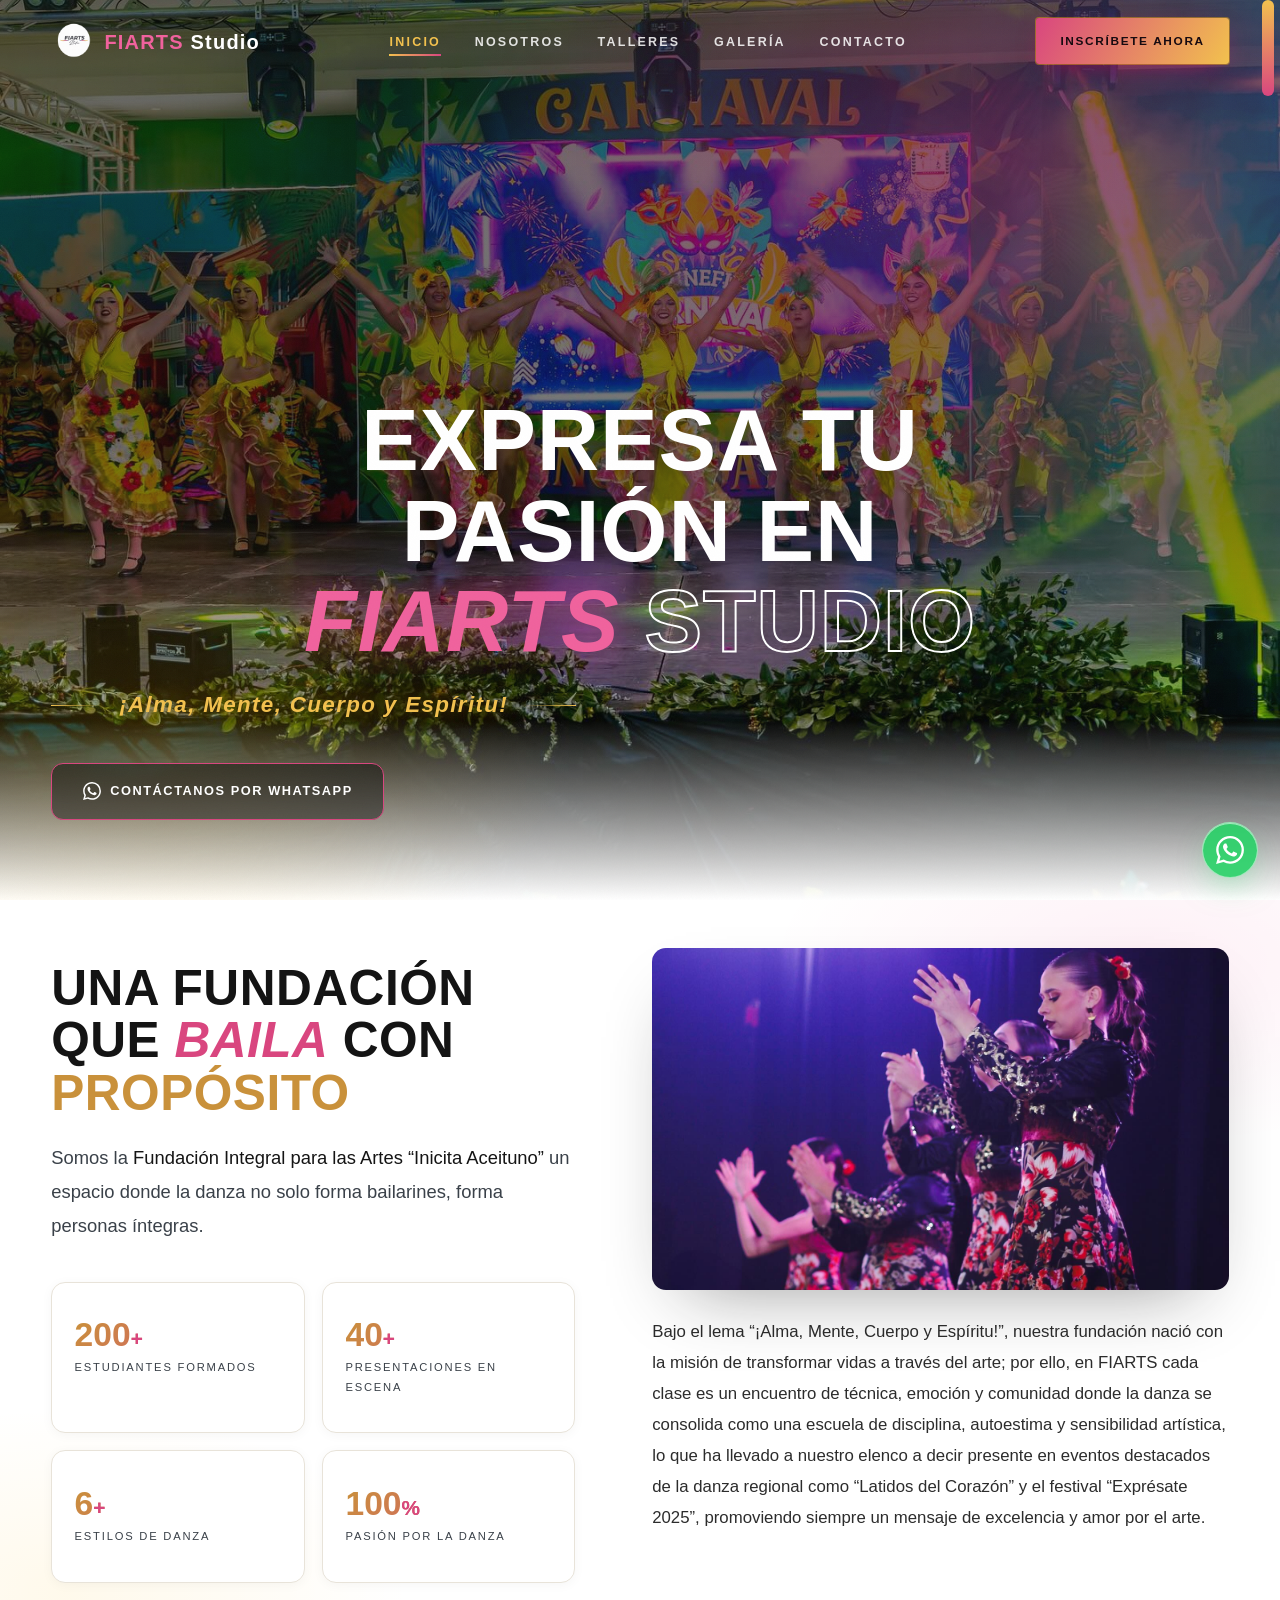
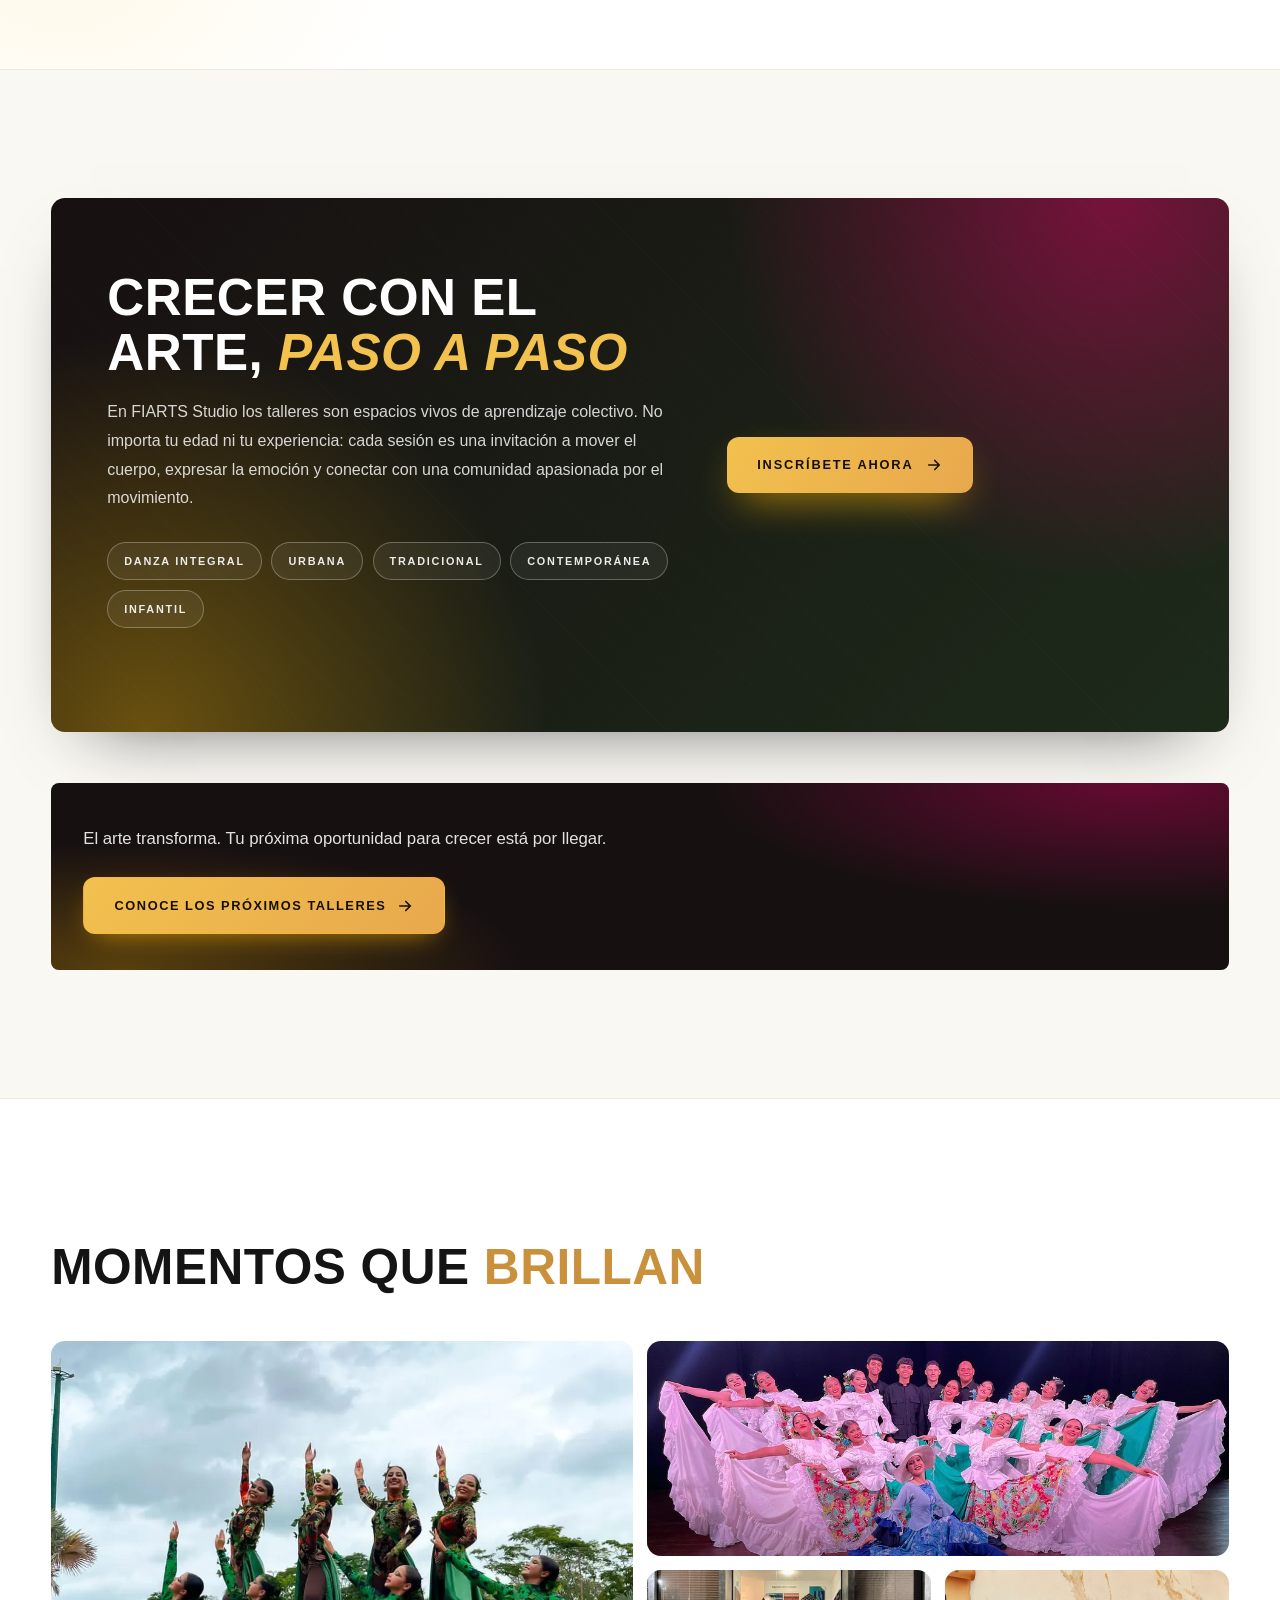
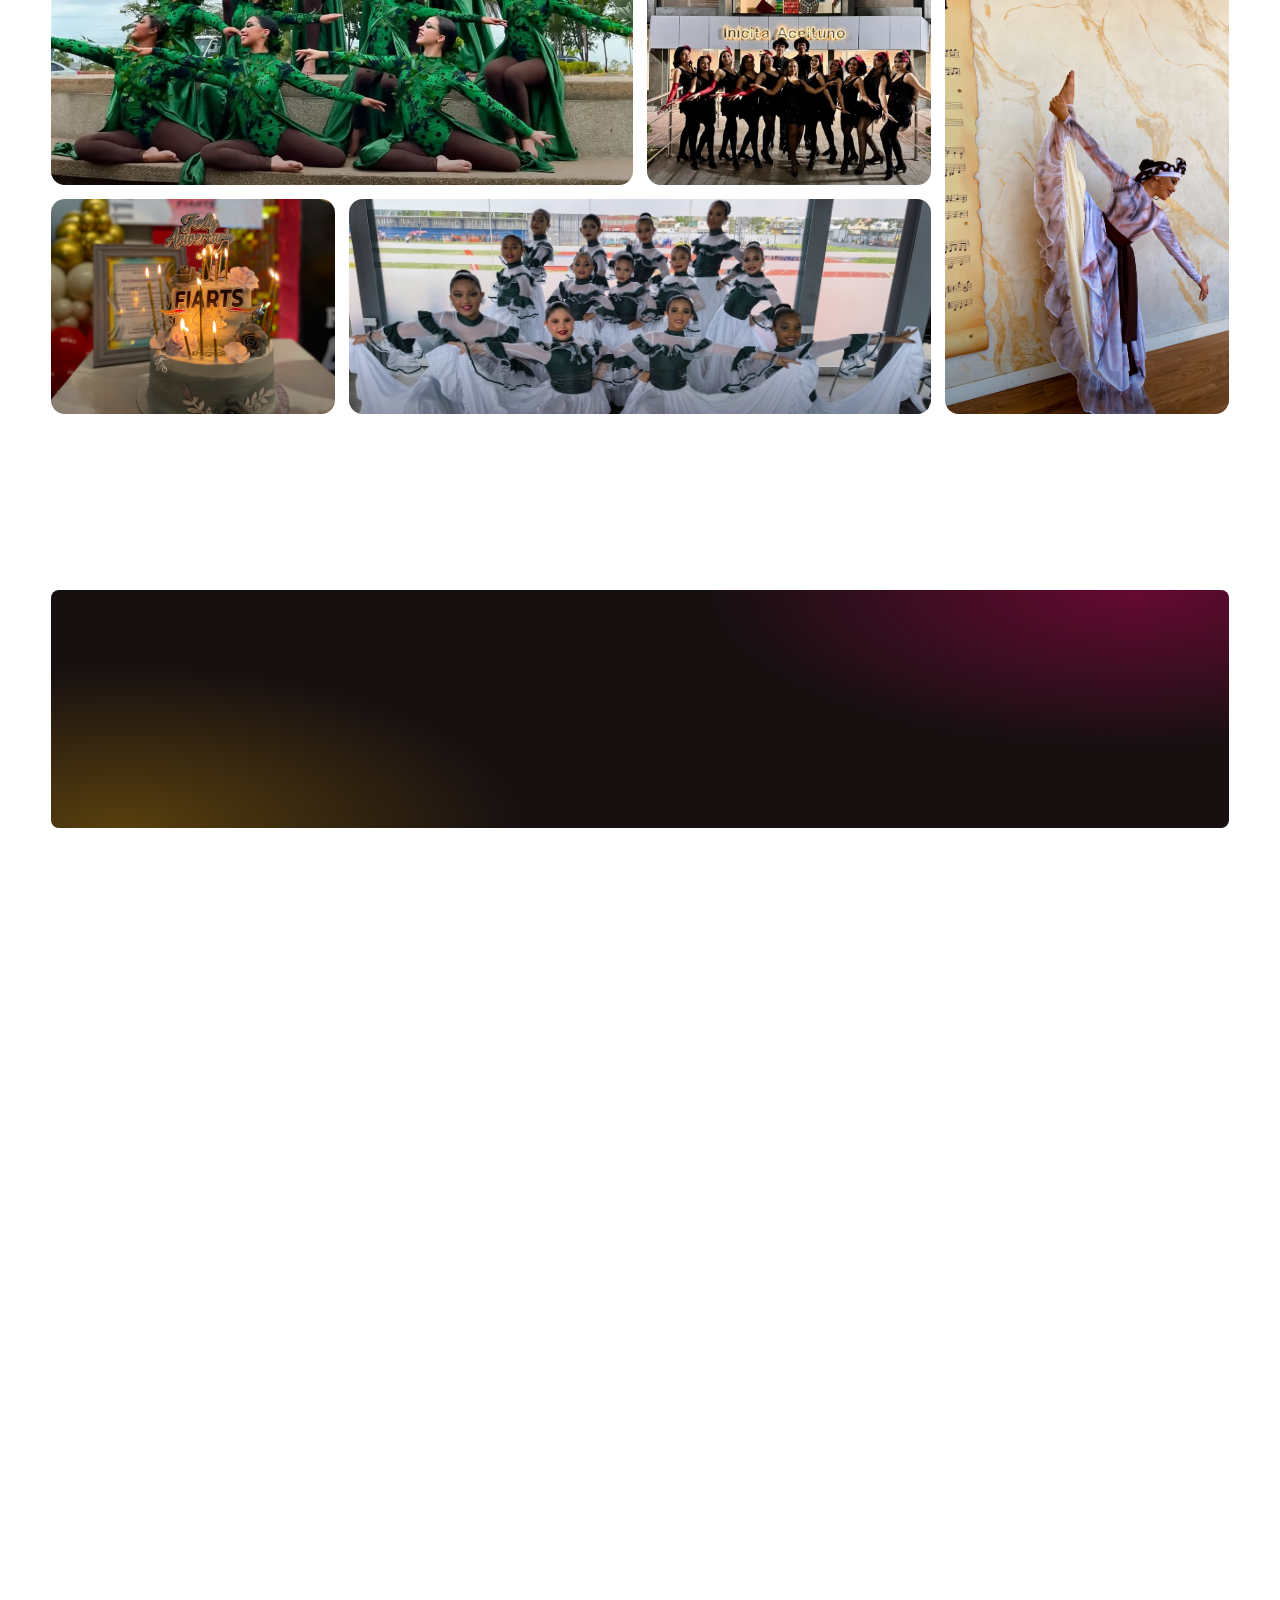
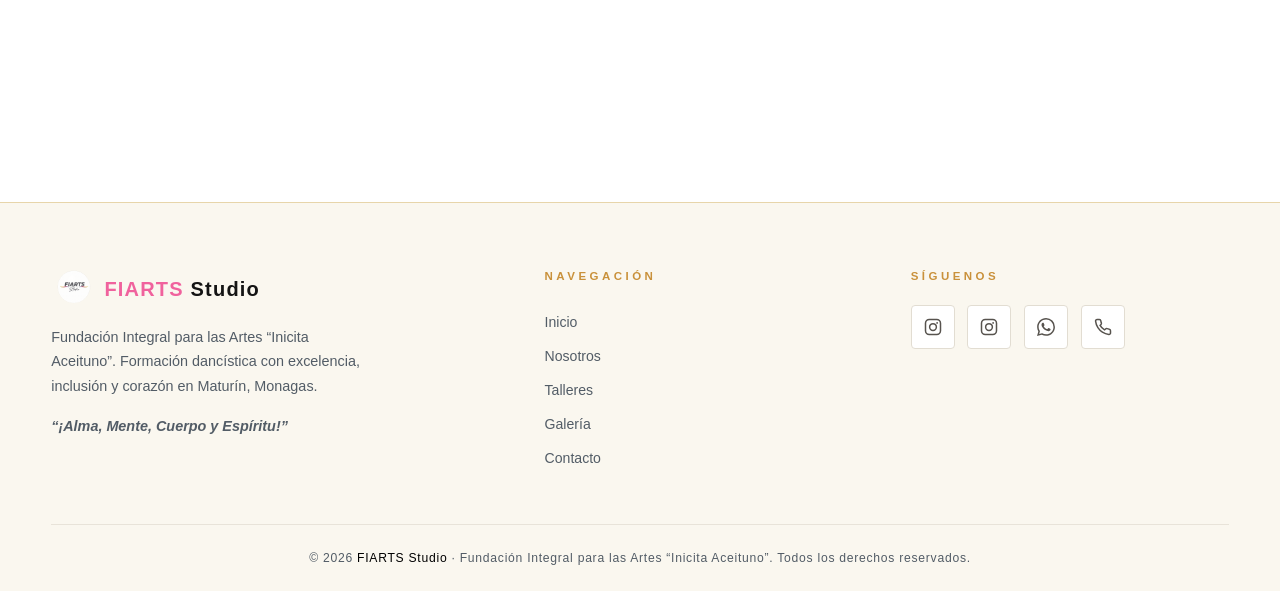
==== commit 60c14942: "feat: add new design proposals for workshop section with updated CSS and JS structure" ====
--- a/index.html
+++ b/index.html
@@ -105,40 +105,28 @@
 </section>
 
 <!-- ================= TALLERES ================= -->
-<section class="talleres" id="talleres">
-  <div class="container">
-    <div class="tall-head">
-          <div class="reveal">
-            <h2 class="sec-title">Crecer con el arte, <em>paso a paso</em></h2>
+<section class="talleres prop3" id="talleres">
+  <div class="container">
+    <div class="tall-band-top reveal">
+      <div class="tall-inner">
+        <div>
+          <h2 class="reveal" style="--d:.12s">Crecer con el arte, <em>paso a paso</em></h2>
+          <p class="tall-sub reveal" style="--d:.22s">En FIARTS Studio los talleres son espacios vivos de aprendizaje colectivo. No importa tu edad ni tu experiencia: cada sesión es una invitación a mover el cuerpo, expresar la emoción y conectar con una comunidad apasionada por el movimiento.</p>
+          <div class="tall-tags reveal" style="--d:.32s">
+            <span class="tall-tag">Danza Integral</span>
+            <span class="tall-tag">Urbana</span>
+            <span class="tall-tag">Tradicional</span>
+            <span class="tall-tag">Contemporánea</span>
+            <span class="tall-tag">Infantil</span>
           </div>
-      <p class="reveal" style="--d:.15s">Los talleres de FIARTS Studio se realizan de forma periódica durante todo el año. No importa tu edad ni tu experiencia: cada taller es una invitación a descubrir tu talento, entrenar con calidad y ser parte de una familia que celebra el movimiento.</p>
-    </div>
-
-    <div class="tall-pilares">
-      <article class="taller-pilar reveal">
-        <span class="tp-num">01</span>
-        <div class="tp-ico"><svg viewBox="0 0 24 24" fill="none" stroke="currentColor" stroke-width="2" stroke-linecap="round" stroke-linejoin="round"><path d="M4 19.5A2.5 2.5 0 016.5 17H20"/><path d="M6.5 2H20v20H6.5A2.5 2.5 0 014 19.5v-15A2.5 2.5 0 016.5 2z"/></svg></div>
-        <h3>Aprende</h3>
-        <p>Talleres para todas las edades y niveles: técnica, ritmo y expresión con un acompañamiento cercano desde tu primer día.</p>
-      </article>
-      <article class="taller-pilar reveal" style="--d:.12s">
-        <span class="tp-num">02</span>
-        <div class="tp-ico"><svg viewBox="0 0 24 24" fill="none" stroke="currentColor" stroke-width="2" stroke-linecap="round" stroke-linejoin="round"><path d="M23 6l-9.5 9.5-5-5L1 18"/><path d="M17 6h6v6"/></svg></div>
-        <h3>Crece</h3>
-        <p>Cada taller es una meta nueva: ganas confianza, disciplina y seguridad para brillar dentro y fuera del escenario.</p>
-      </article>
-      <article class="taller-pilar reveal" style="--d:.24s">
-        <span class="tp-num">03</span>
-        <div class="tp-ico"><svg viewBox="0 0 24 24" fill="none" stroke="currentColor" stroke-width="2" stroke-linecap="round" stroke-linejoin="round"><path d="M12 2l3.1 6.3 6.9 1-5 4.9 1.2 6.8L12 17.8l-6.2 3.2L7 14.2 2 9.3l6.9-1L12 2z"/></svg></div>
-        <h3>Brilla</h3>
-        <p>Vive la experiencia del montaje: galas, festivales y presentaciones que convierten tu esfuerzo en momentos inolvidables.</p>
-      </article>
-      <article class="taller-pilar reveal" style="--d:.36s">
-        <span class="tp-num">04</span>
-        <div class="tp-ico"><svg viewBox="0 0 24 24" fill="none" stroke="currentColor" stroke-width="2" stroke-linecap="round" stroke-linejoin="round"><path d="M17 21v-2a4 4 0 00-4-4H5a4 4 0 00-4 4v2"/><circle cx="9" cy="7" r="4"/><path d="M23 21v-2a4 4 0 00-3-3.87"/><path d="M16 3.13a4 4 0 010 7.75"/></svg></div>
-        <h3>Conecta</h3>
-        <p>Comparte con una comunidad que celebra el arte, hace amigos y camina contigo en cada paso de tu formación.</p>
-      </article>
+        </div>
+        <div class="reveal" style="--d:.4s">
+          <a class="tall-band-cta" href="https://wa.me/584148975908?text=Hola,%20deseo%20informaci%C3%B3n%20sobre%20las%20clases%20de%20baile" target="_blank" rel="noopener">
+            Inscríbete Ahora
+            <svg viewBox="0 0 24 24" fill="none" stroke="currentColor" stroke-width="2.2" stroke-linecap="round" stroke-linejoin="round"><path d="M5 12h14M13 6l6 6-6 6"/></svg>
+          </a>
+        </div>
+      </div>
     </div>
 
     <div class="tall-band reveal">
@@ -191,9 +179,6 @@
     <div class="con-grid">
       <div class="con-map reveal">
         <iframe src="https://www.google.com/maps?q=Avenida%20Bol%C3%ADvar%2C%20Matur%C3%ADn%206201%2C%20Monagas%2C%20Venezuela&z=15&output=embed" loading="lazy" referrerpolicy="no-referrer-when-downgrade" title="Ubicación de FIARTS Studio en Maturín, Monagas" allowfullscreen></iframe>
-        <a class="con-map-link" href="https://maps.app.goo.gl/CwB4NiFagK4VKDsD7" target="_blank" rel="noopener">Abrir en Google Maps
-          <svg viewBox="0 0 24 24" fill="none" stroke="currentColor" stroke-width="2.2" stroke-linecap="round" stroke-linejoin="round"><path d="M7 17L17 7M7 7h10v10"/></svg>
-        </a>
       </div>
 
       <div class="con-cards">
--- a/css/style.css
+++ b/css/style.css
@@ -2,8 +2,8 @@
 :root{
   --bg:#FFFFFF; --bg2:#FAF8F3; --panel:#FFFFFF; --line:#E8E3D9;
   --ink:#141414;
-  --gold:#FFB703; --gold-deep:#B8860B; --gold2:#F4A261;
-  --pink:#E60067; --pink2:#FF2A85;
+  --gold:#F2C14E; --gold-deep:#C9913B; --gold2:#E8A84D;
+  --pink:#D9467F; --pink2:#F0629D;
   --gray:#3A4149; --gray2:#525C66;
   --fd:'Montserrat',sans-serif; --fb:'Poppins',sans-serif;
   --ease:cubic-bezier(.22,1,.36,1);
@@ -119,14 +119,16 @@
   radial-gradient(45% 40% at 5% 90%,rgba(255,183,3,.08),transparent 60%),var(--bg)}
 .about-grid{display:grid;grid-template-columns:1fr;gap:clamp(2.5rem,6vw,5.5rem);align-items:start}
 .about-sticky{position:static}
-.about-sticky .lead{color:var(--gray);margin-top:1.4rem;font-size:1.02rem}
+.about-sticky .lead{color:var(--gray);margin-top:1.4rem;font-size:1.15rem;line-height:1.85}
 .stats{display:grid;grid-template-columns:repeat(2,1fr);gap:1.1rem;margin:2.4rem 0}
-.stat{border:1px solid var(--line);background:var(--panel);padding:2.2rem 1.4rem;border-radius:6px;position:relative;overflow:hidden;transition:border-color .3s,transform .3s var(--ease),box-shadow .3s;box-shadow:0 2px 12px rgba(20,20,20,.04);min-height:125px}
-.stat:hover{border-color:rgba(184,134,11,.55);transform:translateY(-4px);box-shadow:0 16px 34px -18px rgba(184,134,11,.45)}
-.stat::before{content:"";position:absolute;top:0;left:0;width:34px;height:3px;background:linear-gradient(90deg,var(--gold),var(--pink))}
-.stat .num{font-family:var(--fd);font-weight:900;font-size:2.1rem;color:var(--gold-deep);line-height:1}
-.stat .num small{color:var(--pink);font-size:1.3rem}
-.stat .lbl{font-size:.68rem;letter-spacing:.16em;text-transform:uppercase;color:var(--gray2);margin-top:.45rem}
+.stat{border:1px solid var(--line);background:var(--panel);padding:2.2rem 1.4rem;border-radius:14px;position:relative;overflow:hidden;transition:border-color .3s,transform .3s var(--ease),box-shadow .3s;box-shadow:0 2px 12px rgba(20,20,20,.04);min-height:125px}
+.stat::before{content:"";position:absolute;inset:0;border-radius:14px;padding:1px;background:linear-gradient(135deg,rgba(230,0,103,.5),rgba(255,183,3,.5));-webkit-mask:linear-gradient(#000 0 0) content-box,linear-gradient(#000 0 0);-webkit-mask-composite:xor;mask-composite:exclude;opacity:0;transition:opacity .4s var(--ease);pointer-events:none}
+.stat::after{content:"";position:absolute;right:-40px;bottom:-40px;width:130px;height:130px;border-radius:50%;background:radial-gradient(circle,rgba(255,183,3,.5),transparent 70%);opacity:0;filter:blur(28px);transition:opacity .4s var(--ease);pointer-events:none}
+.stat:hover{border-color:transparent;transform:translateY(-6px);box-shadow:0 24px 54px -26px rgba(230,0,103,.55)}
+.stat:hover::before,.stat:hover::after{opacity:1}
+.stat .num{font-family:var(--fd);font-weight:900;font-size:2.1rem;background:linear-gradient(135deg,var(--gold-deep),var(--pink));-webkit-background-clip:text;background-clip:text;-webkit-text-fill-color:transparent;line-height:1}
+.stat .num small{font-size:1.3rem;-webkit-text-fill-color:currentColor;color:var(--pink)}
+.stat .lbl{font-size:.7rem;letter-spacing:.16em;text-transform:uppercase;color:var(--gray);margin-top:.45rem}
 .about-img{position:relative;border-radius:6px;overflow:hidden;box-shadow:0 30px 70px -34px rgba(20,20,20,.45)}
 .about-img::after{content:"";position:absolute;inset:0;border:1px solid rgba(184,134,11,.4);border-radius:6px;pointer-events:none}
 .about-img img{width:100%;height:320px;object-fit:cover}
@@ -137,8 +139,9 @@
 .about-img.g-item img{height:320px;object-fit:cover;width:100%}
 .about-img.g-item .g-cap{position:absolute;left:0;bottom:0;right:0;background:linear-gradient(transparent,rgba(0,0,0,.85));padding:.9rem 1.2rem;font-size:.74rem;letter-spacing:.24em;text-transform:uppercase;color:var(--gold)}
 .about-img.g-item .frame{position:absolute;top:16px;left:16px;right:-16px;bottom:-16px;border:1px solid rgba(230,0,103,.45);border-radius:6px;z-index:-1}
-.about-text{margin:2.2rem 0;color:var(--gray)}
+.about-text{margin:2.2rem 0;color:#2c2c2c}
 .about-text p+p{margin-top:1rem}
+.about-text p{font-size:1.05rem;line-height:1.85}
 
 /* ============ TALLERES (móvil) ============ */
 .talleres{padding:clamp(5rem,10vw,8.5rem) 0;background:var(--bg2);border-block:1px solid #EFEAE0}
@@ -174,13 +177,34 @@
 .tall-band .kicker{color:var(--gold)}
 .tall-band-msg{color:rgba(255,255,255,.88);font-size:1.05rem;margin-top:.4rem}
 
+/* ============ TALLERES · Propuesta 3 (banda de estilos) ============ */
+.prop3 .tall-band-top{position:relative;overflow:hidden;border-radius:14px;background:linear-gradient(135deg,#171011,#1d2a1a);padding:clamp(2.4rem,6vw,4.5rem) clamp(1.6rem,5vw,3.5rem);margin-bottom:3.2rem;box-shadow:0 30px 70px -40px rgba(20,20,20,.7)}
+.prop3 .tall-band-top::before{content:"";position:absolute;inset:0;background:radial-gradient(55% 120% at 90% 0%,rgba(230,0,103,.45),transparent 60%),radial-gradient(55% 120% at 8% 100%,rgba(255,183,3,.35),transparent 62%);pointer-events:none}
+.prop3 .tall-band-top::after{content:"";position:absolute;inset:0;opacity:.5;pointer-events:none;background:repeating-linear-gradient(45deg,transparent 0 22px,rgba(255,255,255,.02) 22px 23px)}
+.prop3 .tall-band-top>*{position:relative;z-index:1}
+.prop3 .tall-band-top .tall-kicker{display:inline-flex;align-items:center;gap:.7rem;font-family:var(--fd);font-weight:800;font-size:.68rem;letter-spacing:.34em;text-transform:uppercase;color:var(--gold);margin-bottom:1.1rem}
+.prop3 .tall-band-top .tall-kicker::before{content:"";width:40px;height:2px;background:linear-gradient(90deg,var(--gold),var(--pink))}
+.prop3 .tall-band-top h2{font-size:clamp(1.9rem,4.6vw,3.2rem);font-weight:900;color:#fff;line-height:1.08;margin:0}
+.prop3 .tall-band-top h2 em{font-style:italic;color:var(--gold)}
+.prop3 .tall-band-top .tall-sub{color:rgba(255,255,255,.82);font-size:1rem;line-height:1.8;max-width:560px;margin:1.1rem 0 1.8rem}
+.prop3 .tall-tags{display:flex;flex-wrap:wrap;gap:.6rem;margin-bottom:2rem}
+.prop3 .tall-tag{font-family:var(--fd);font-weight:700;font-size:.68rem;letter-spacing:.16em;text-transform:uppercase;color:rgba(255,255,255,.9);border:1px solid rgba(255,255,255,.28);background:rgba(255,255,255,.06);padding:.55rem 1rem;border-radius:999px;transition:background .3s,border-color .3s,color .3s,transform .3s var(--ease)}
+.prop3 .tall-tag:hover{background:var(--pink);border-color:var(--pink);transform:translateY(-2px)}
+.prop3 .tall-band-cta{display:inline-flex;align-items:center;gap:.7rem;font-family:var(--fd);font-weight:800;font-size:.8rem;letter-spacing:.14em;text-transform:uppercase;background:linear-gradient(120deg,var(--gold),var(--gold2));color:#171000;padding:1.05rem 1.9rem;border-radius:12px;box-shadow:0 16px 40px -14px rgba(255,183,3,.8);transition:transform .35s var(--ease),box-shadow .35s}
+.prop3 .tall-band-cta svg{width:18px;height:18px}
+.prop3 .tall-band-cta:hover{transform:translateY(-4px);box-shadow:0 24px 52px -14px rgba(255,183,3,.9)}
+@media(min-width:720px){
+  .prop3 .tall-band-top .tall-inner{display:grid;grid-template-columns:1.3fr 1fr;gap:2.5rem;align-items:center}
+}
+
 /* ============ GALERÍA (móvil) ============ */
 .galeria{padding:clamp(5rem,10vw,8.5rem) 0;background:var(--bg)}
 .gal-head{margin-bottom:3rem}
 .gallery{display:grid;grid-template-columns:1fr;grid-auto-rows:250px;gap:14px;grid-auto-flow:dense}
-.g-item{position:relative;overflow:hidden;border-radius:5px;padding:0;text-align:left;cursor:zoom-in;background:#EFECE4}
-.g-item img{width:100%;height:100%;object-fit:cover;object-position: center}
+.g-item{position:relative;overflow:hidden;border-radius:14px;padding:0;text-align:left;cursor:zoom-in;background:#EFECE4}
+.g-item img{width:100%;height:100%;object-fit:cover;object-position: center;transition:transform .7s var(--ease)}
 .g-item::after{content:"";position:absolute;inset:0;background:linear-gradient(180deg,transparent 65%,rgba(0,0,0,.3))}
+.g-item:hover img{transform:scale(1.06)}
 .g-cap{position:absolute;left:0;right:0;bottom:0;z-index:2;padding:.9rem 1.1rem;display:flex;justify-content:space-between;align-items:center}
 .g-cap b{font-family:var(--fd);font-weight:800;font-size:.74rem;letter-spacing:.2em;text-transform:uppercase;color:var(--gold)}
 .g-item:nth-child(n){grid-column:auto;grid-row:auto}
@@ -225,7 +249,7 @@
 /* ============ CONTACTO (móvil) ============ */
 .contacto{padding:clamp(5rem,10vw,8.5rem) 0;background:var(--bg)}
 .con-grid{display:grid;grid-template-columns:1fr;gap:clamp(2rem,5vw,4rem);margin-top:3rem}
-.con-form{background:var(--panel);border:1px solid var(--line);border-radius:6px;padding:clamp(1.6rem,4vw,2.6rem);position:relative;overflow:hidden;box-shadow:0 20px 50px -30px rgba(20,20,20,.18)}
+.con-form{background:var(--panel);border:1px solid var(--line);border-radius:14px;padding:clamp(1.6rem,4vw,2.6rem);position:relative;overflow:hidden;box-shadow:0 20px 50px -30px rgba(20,20,20,.18)}
 .con-form::before{content:"";position:absolute;top:0;left:0;right:0;height:3px;background:linear-gradient(90deg,var(--gold),var(--pink))}
 .f-row{display:grid;grid-template-columns:1fr;gap:1.1rem}
 .f-group{margin-bottom:1.1rem}
@@ -237,18 +261,17 @@
 .f-group select{background-image:url("data:image/svg+xml,%3Csvg xmlns='http://www.w3.org/2000/svg' width='12' height='8'%3E%3Cpath d='M1 1l5 5 5-5' stroke='%23B8860B' stroke-width='2' fill='none'/%3E%3C/svg%3E");background-repeat:no-repeat;background-position:right 1rem center;background-color:#FBFAF6}
 .form-ok{display:none;align-items:center;gap:.8rem;margin-top:1.2rem;border:1px solid rgba(184,134,11,.55);background:rgba(255,183,3,.13);color:var(--gold-deep);padding:1rem 1.2rem;border-radius:4px;font-size:.9rem}
 .form-ok.show{display:flex;animation:fadeUp .6s var(--ease)}
-.con-map{position:relative;border-radius:10px;overflow:hidden;border:1px solid var(--line);box-shadow:0 24px 60px -34px rgba(20,20,20,.45)}
-.con-map::after{content:"";position:absolute;inset:0;border-radius:10px;pointer-events:none;box-shadow:inset 0 0 0 1px rgba(255,255,255,.35),inset 0 0 0 2px rgba(184,134,11,.18)}
+.con-map{position:relative;border-radius:14px;overflow:hidden;border:1px solid var(--line);box-shadow:0 24px 60px -34px rgba(20,20,20,.45)}
+.con-map::after{content:"";position:absolute;inset:0;border-radius:14px;pointer-events:none;box-shadow:inset 0 0 0 1px rgba(255,255,255,.35),inset 0 0 0 2px rgba(184,134,11,.18)}
 .con-map iframe{width:100%;height:100%;min-height:380px;border:0;display:block;filter:invert(90%) hue-rotate(180deg) contrast(.92) saturate(.7)}
-.con-map-link{position:absolute;left:16px;bottom:16px;z-index:2;display:inline-flex;align-items:center;gap:.5rem;font-family:var(--fd);font-weight:800;font-size:.66rem;letter-spacing:.18em;text-transform:uppercase;color:#171000;background:linear-gradient(120deg,var(--gold),var(--gold2));padding:.7rem 1.05rem;border-radius:3px;box-shadow:0 12px 28px -12px rgba(20,20,20,.55);transition:transform .3s var(--ease),box-shadow .3s}
-.con-map-link svg{width:14px;height:14px}
-.con-map-link:hover{transform:translateY(-3px);box-shadow:0 16px 34px -12px rgba(20,20,20,.6)}
+.con-map-link,.con-map-link svg{display:none}
 .con-cards{display:flex;flex-direction:column;gap:1.15rem}
-.con-card{position:relative;display:flex;gap:1.2rem;align-items:flex-start;background:linear-gradient(165deg,#FFFFFF,#FDFAF3);border:1px solid var(--line);border-radius:8px;padding:1.5rem 1.55rem;overflow:hidden;box-shadow:0 8px 24px -16px rgba(20,20,20,.18);transition:transform .4s var(--ease),border-color .3s,box-shadow .4s}
-.con-card::before{content:"";position:absolute;left:0;top:0;bottom:0;width:3px;background:linear-gradient(180deg,var(--gold),var(--pink))}
-.con-card:nth-child(even)::before{background:linear-gradient(180deg,var(--pink),var(--gold))}
-.con-card:hover{transform:translateX(8px);border-color:rgba(184,134,11,.5);box-shadow:0 20px 46px -24px rgba(230,0,103,.4)}
-.con-ico{flex:none;width:54px;height:54px;border-radius:50%;display:grid;place-items:center;background:linear-gradient(135deg,var(--gold),var(--gold2));color:#1A1200;box-shadow:0 10px 24px -10px rgba(255,183,3,.75);transition:transform .4s var(--ease)}
+.con-card{position:relative;display:flex;gap:1.2rem;align-items:flex-start;background:linear-gradient(165deg,#FFFFFF,#FDFAF3);border:1px solid var(--line);border-radius:14px;padding:1.5rem 1.55rem;overflow:hidden;box-shadow:0 8px 24px -16px rgba(20,20,20,.18);transition:transform .4s var(--ease),border-color .3s,box-shadow .4s}
+.con-card::before{content:"";position:absolute;inset:0;border-radius:14px;padding:1px;background:linear-gradient(135deg,rgba(230,0,103,.5),rgba(255,183,3,.5));-webkit-mask:linear-gradient(#000 0 0) content-box,linear-gradient(#000 0 0);-webkit-mask-composite:xor;mask-composite:exclude;opacity:0;transition:opacity .4s var(--ease);pointer-events:none}
+.con-card::after{content:"";position:absolute;left:32%;top:-40px;right:32%;bottom:-40px;background:radial-gradient(circle at 50% 100%,rgba(230,0,103,.35),transparent 70%);opacity:0;filter:blur(26px);transition:opacity .4s var(--ease);pointer-events:none}
+.con-card:hover{transform:translateX(8px);border-color:transparent;box-shadow:0 24px 54px -26px rgba(230,0,103,.5)}
+.con-card:hover::before,.con-card:hover::after{opacity:1}
+.con-ico{flex:none;width:54px;height:54px;border-radius:14px;display:grid;place-items:center;background:linear-gradient(135deg,var(--gold),var(--gold2));color:#1A1200;box-shadow:0 10px 24px -10px rgba(255,183,3,.75);transition:transform .4s var(--ease)}
 .con-ico svg{width:24px;height:24px}
 .con-card:nth-child(even) .con-ico{background:linear-gradient(135deg,var(--pink),var(--pink2));color:#fff;box-shadow:0 10px 24px -10px rgba(230,0,103,.75)}
 .con-card:hover .con-ico{transform:scale(1.08) rotate(-4deg)}
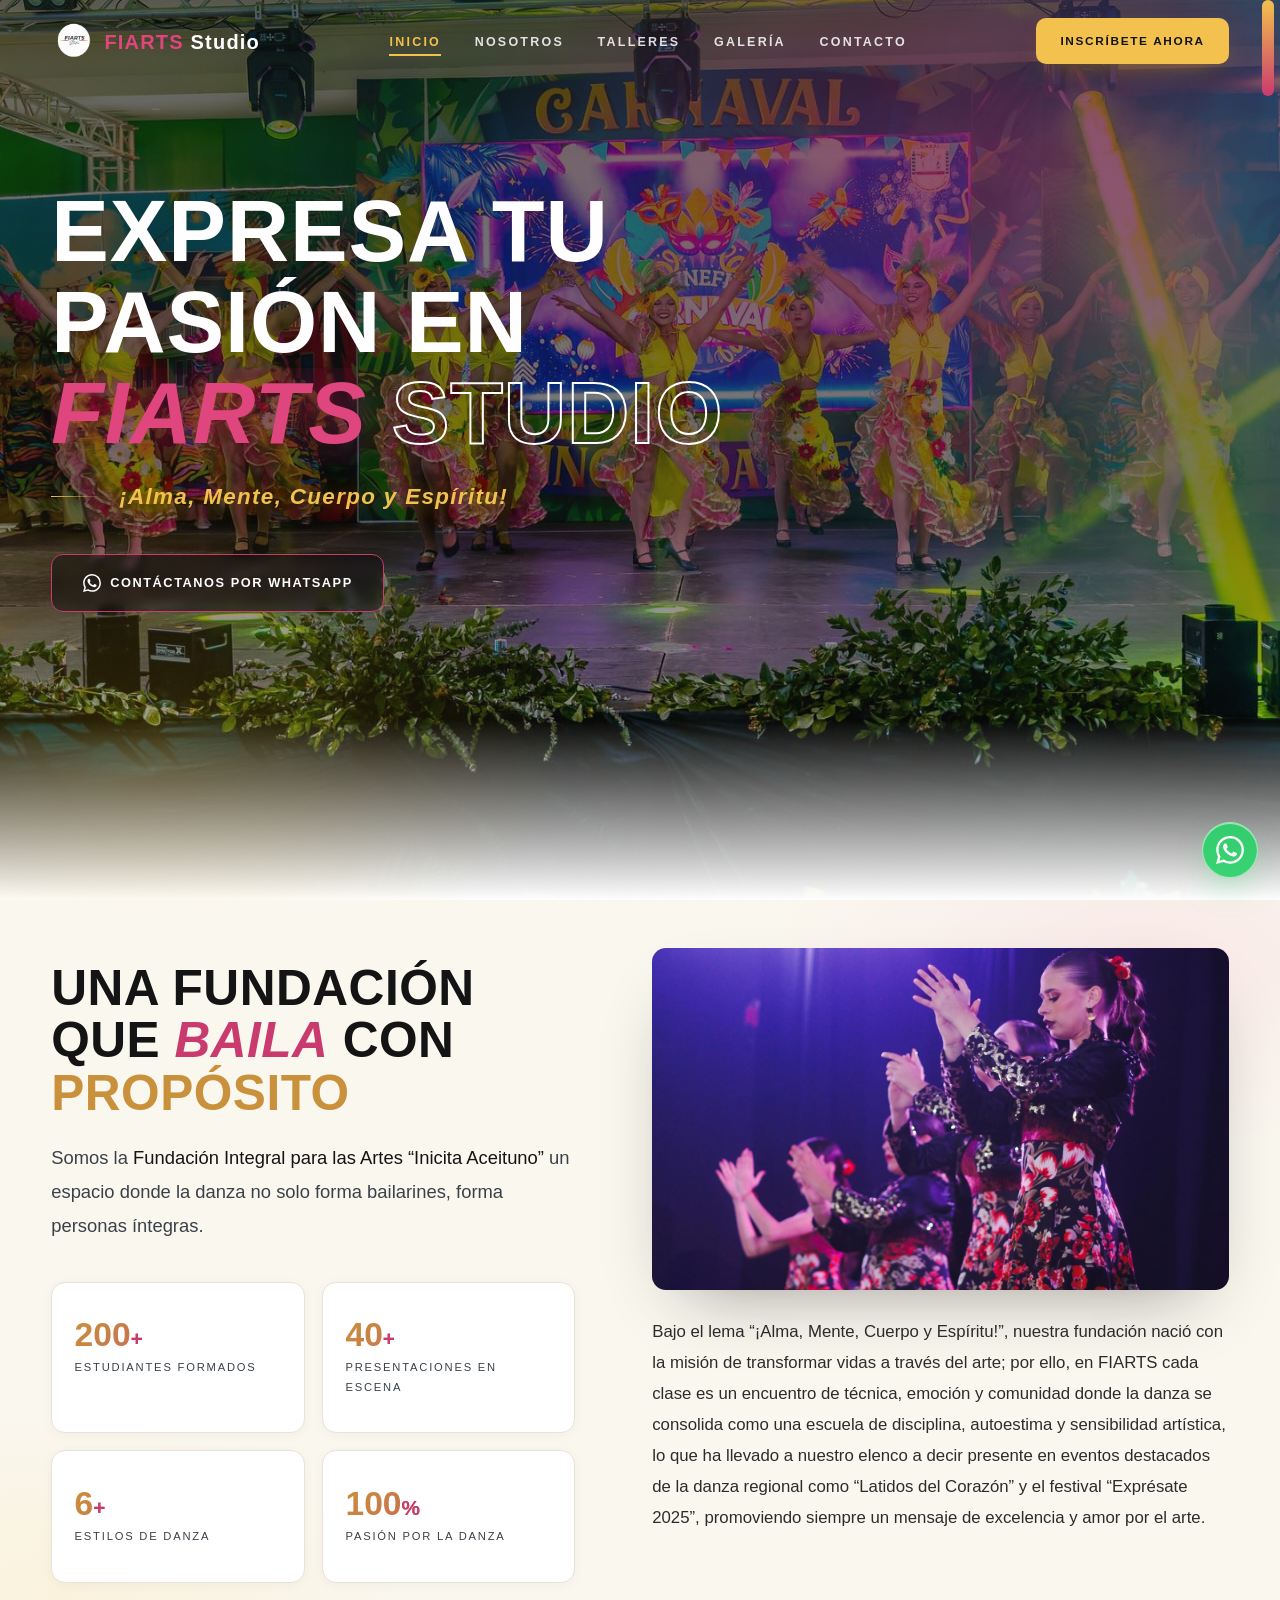
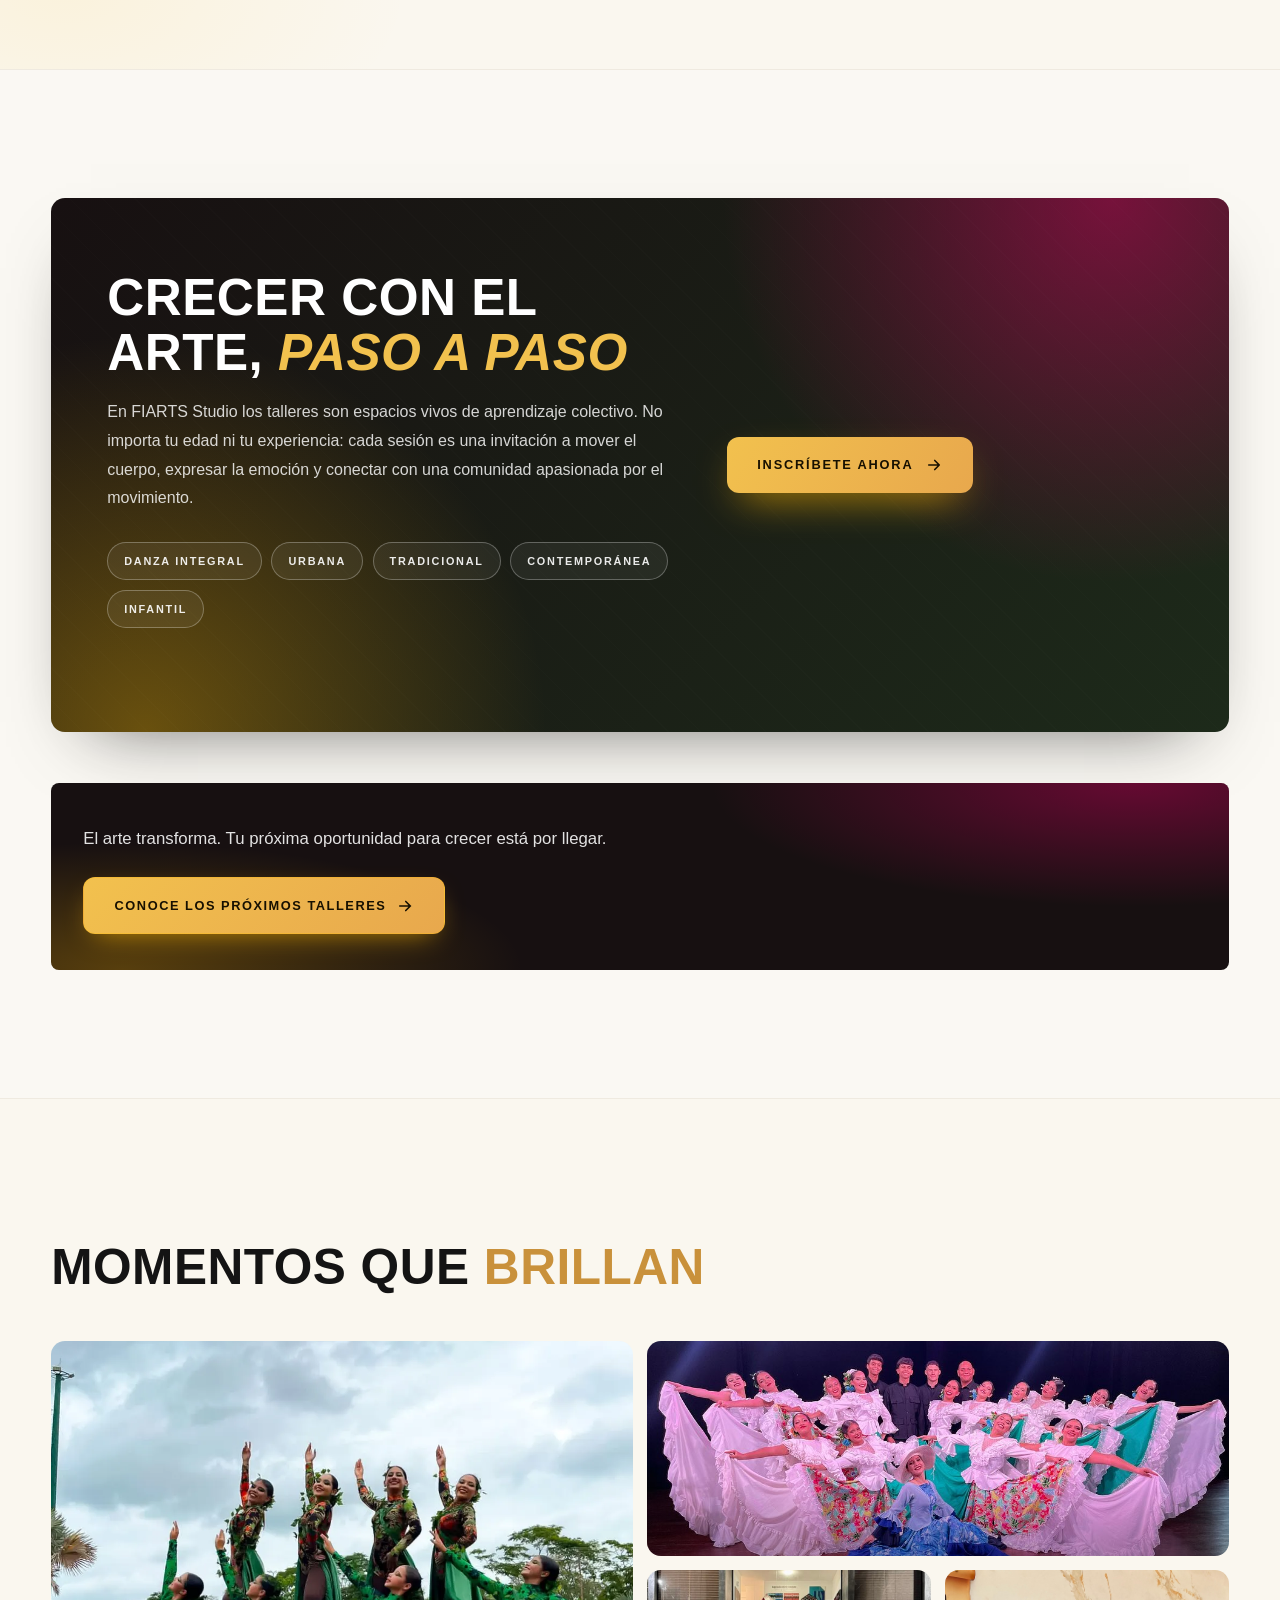
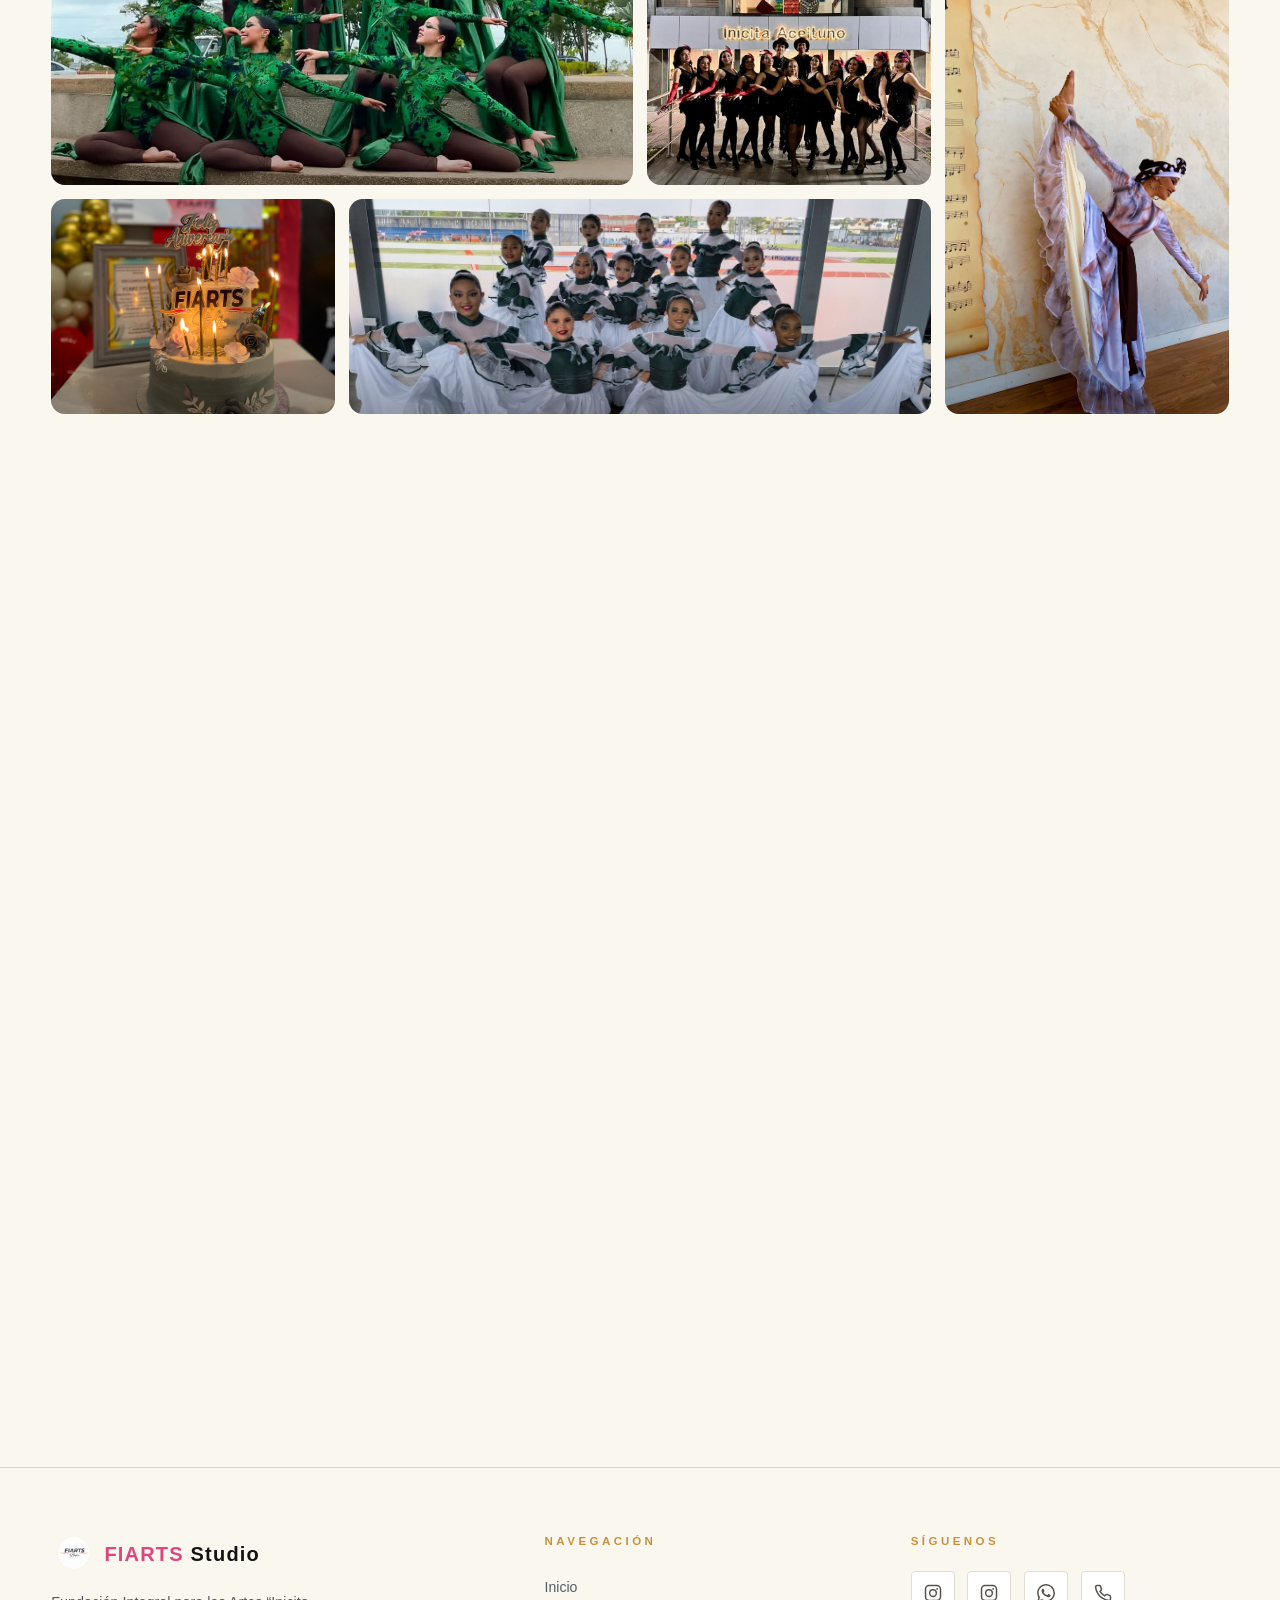
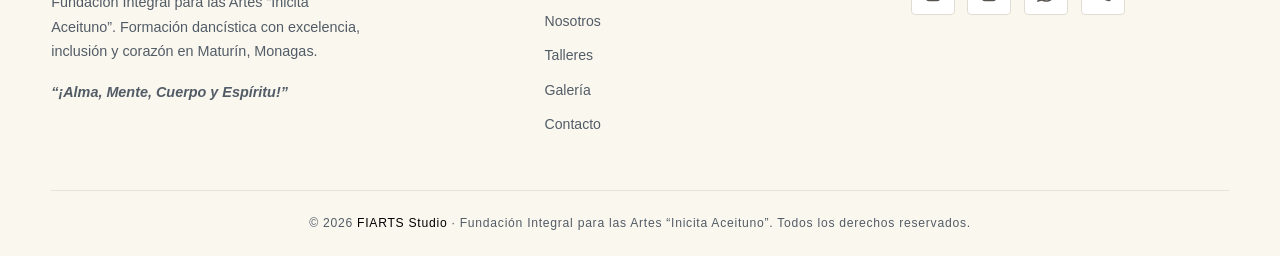
==== commit 30e8d57a: "refactor: remove cta-band from index and implement new site-wide styles in css/style.css" ====
--- a/index.html
+++ b/index.html
@@ -157,19 +157,6 @@
   </div>
 </section>
 
-<!-- ================= CTA BAND ================= -->
-<section class="cta-band">
-  <div class="container cta-inner">
-    <div class="reveal">
-          <h2>¿Lista / listo para <em>subir al escenario?</em></h2>
-      <p>Cupos abiertos para todas las edades y niveles. Tu primera clase puede ser hoy.</p>
-    </div>
-    <div class="reveal" style="--d:.15s">
-      <a href="https://wa.me/584148975908?text=Hola,%20deseo%20informaci%C3%B3n%20sobre%20las%20clases%20de%20baile" target="_blank" rel="noopener" class="btn btn-gold">Inscríbete Ahora</a>
-    </div>
-  </div>
-</section>
-
 <!-- ================= CONTACTO ================= -->
 <section class="contacto" id="contacto">
   <div class="container">
--- a/css/style.css
+++ b/css/style.css
@@ -1,9 +1,9 @@
 /* ============ VARIABLES & BASE ============ */
 :root{
-  --bg:#FFFFFF; --bg2:#FAF8F3; --panel:#FFFFFF; --line:#E8E3D9;
+  --bg:#FAF7EF; --bg2:#FAF8F3; --panel:#FFFFFF; --line:#E8E3D9;
   --ink:#141414;
   --gold:#F2C14E; --gold-deep:#C9913B; --gold2:#E8A84D;
-  --pink:#D9467F; --pink2:#F0629D;
+  --pink:#C93A6E; --pink2:#E0457E;
   --gray:#3A4149; --gray2:#525C66;
   --fd:'Montserrat',sans-serif; --fb:'Poppins',sans-serif;
   --ease:cubic-bezier(.22,1,.36,1);
@@ -16,8 +16,8 @@
 ::-webkit-scrollbar{width:0;height:0}
 ::-webkit-scrollbar-track{background:transparent}
 ::-webkit-scrollbar-thumb{background:transparent}
-#scrollIndicator{position:fixed;right:4px;top:0;bottom:0;width:16px;z-index:1100;cursor:pointer;touch-action:none}
-#scrollIndicator::after{content:"";position:absolute;left:2px;top:0;width:12px;height:96px;background:linear-gradient(180deg,var(--gold),var(--pink));border-radius:6px;transition:background .3s}
+#scrollIndicator{position:fixed;right:4px;top:0;bottom:0;width:16px;z-index:1300;cursor:pointer;touch-action:none}
+#scrollIndicator::after{content:"";position:absolute;left:2px;top:0;width:12px;height:96px;background:linear-gradient(180deg,var(--gold),var(--pink));border-radius:6px;transition:background .3s,transform .15s var(--ease);transform:translateY(var(--scroll-y,0px))}
 #scrollIndicator:hover::after, #scrollIndicator.dragging::after{background:linear-gradient(180deg,var(--pink),var(--gold))}
 img{display:block;max-width:100%}
 a{color:inherit;text-decoration:none}
@@ -80,7 +80,7 @@
 body.menu-open .menu-backdrop{opacity:1;pointer-events:auto}
 
 /* ============ HERO (móvil) ============ */
-.hero{min-height:100svh;display:flex;align-items:flex-end;overflow:hidden}
+.hero{min-height:100svh;display:flex;align-items:flex-start;overflow:hidden}
 .hero-bg,.hero-bg img{position:absolute;inset:0;width:100%;height:100%}
 .hero-bg img{object-fit:cover;object-position:center 30%;animation:kenburns 22s ease-in-out infinite alternate;filter:saturate(1.05)}
 @keyframes kenburns{from{transform:scale(1) translate(0,0)}to{transform:scale(1.1) translate(-1.5%,1.5%)}}
@@ -88,7 +88,7 @@
   radial-gradient(70% 55% at 78% 18%,rgba(230,0,103,.30),transparent 62%),
   radial-gradient(55% 45% at 12% 82%,rgba(255,183,3,.16),transparent 60%),
   linear-gradient(180deg,rgba(13,13,13,.62) 0%,rgba(13,13,13,.55) 55%,rgba(13,13,13,.32) 80%,#ffffff 100%)}
-.hero-content{position:relative;z-index:2;padding:32px 0 80px;text-align:center}
+.hero-content{position:relative;z-index:2;padding:180px 0 60px;text-align:left}
 .hero-kicker{display:inline-flex;align-items:center;gap:.8rem;font-family:var(--fd);font-weight:700;font-size:.62rem;letter-spacing:.32em;text-transform:uppercase;color:var(--gold);border:1px solid rgba(255,183,3,.4);padding:.55rem 1rem;border-radius:2px;background:rgba(10,10,10,.5)}
 .hero-kicker .dot{width:7px;height:7px;border-radius:50%;background:var(--pink2);box-shadow:0 0 12px var(--pink2);animation:blink 1.6s infinite}
 @keyframes blink{50%{opacity:.35}}
@@ -99,9 +99,9 @@
 .hero-title .gold{color:var(--gold);text-shadow:0 0 40px rgba(255,183,3,.5)}
 .hero-title .pink{color:var(--pink2);text-shadow:0 0 40px rgba(255,42,133,.5)}
 .hero-title .outline{color:transparent;-webkit-text-stroke:2px #fff}
-.hero-slogan{font-family:var(--fd);font-style:italic;font-weight:800;font-size:clamp(1rem,2.2vw,1.4rem);color:var(--gold);letter-spacing:.06em;display:flex;align-items:center;gap:1rem;animation:fadeUp 1s var(--ease) .9s backwards;text-shadow:0 0 22px rgba(255,183,3,.45),0 2px 14px rgba(13,13,13,.6)}
+.hero-slogan{font-family:var(--fd);font-style:italic;font-weight:800;font-size:clamp(1rem,2.2vw,1.4rem);color:var(--gold);letter-spacing:.06em;display:flex;align-items:center;gap:1rem;justify-content:flex-start;animation:fadeUp 1s var(--ease) .9s backwards;text-shadow:0 0 22px rgba(255,183,3,.45),0 2px 14px rgba(13,13,13,.6)}
 .hero-slogan::before,.hero-slogan::after{content:"";height:1px;width:52px;background:linear-gradient(90deg,var(--gold),transparent)}
-.hero-slogan::after{background:linear-gradient(270deg,var(--gold),transparent)}
+.hero-slogan::after{display:none}
 .hero-ctas{display:flex;flex-wrap:wrap;gap:1.1rem;margin-top:2.4rem;animation:fadeUp 1s var(--ease) 1.1s backwards}
 .hero-ctas .btn{width:100%}
 .hero-meta{display:flex;flex-wrap:wrap;gap:.6rem;margin-top:2.2rem;animation:fadeUp 1s var(--ease) 1.3s backwards}
@@ -304,10 +304,10 @@
 @media(min-width:620px){
   html{scroll-padding-top:88px}
   .brand-name{font-size:1.2rem}
-  .hero-content{padding-top:150px}
   .hero-kicker{font-size:.72rem;letter-spacing:.4em}
   .hero-ctas .btn{width:auto}
   .hero-meta span{font-size:.74rem;letter-spacing:.16em}
+  .hero-content{padding-top:180px}
   .tall-pilares{grid-template-columns:repeat(2,1fr)}
   .f-row{grid-template-columns:1fr 1fr}
   .gallery{grid-template-columns:repeat(2,1fr);grid-auto-rows:200px}
@@ -332,15 +332,15 @@
   .main-nav ul{display:flex;gap:2.1rem}
   .main-nav a{font-family:var(--fd);font-weight:700;font-size:.78rem;letter-spacing:.18em;text-transform:uppercase;color:rgba(255,255,255,.85);position:relative;padding:.4rem 0;transition:color .3s}
   .site-header.scrolled .main-nav a{color:#57534E}
-  .main-nav a::after{content:"";position:absolute;left:0;bottom:0;width:100%;height:2px;background:linear-gradient(90deg,var(--gold),var(--pink));transform:scaleX(0);transform-origin:right;transition:transform .4s var(--ease)}
+  .main-nav a::after{content:"";position:absolute;left:0;bottom:0;width:100%;height:2px;background:var(--gold);transform:scaleX(0);transform-origin:right;transition:transform .4s var(--ease)}
   .main-nav a:hover,.main-nav a.active{color:var(--gold)}
   .site-header.scrolled .main-nav a:hover,.site-header.scrolled .main-nav a.active{color:var(--gold-deep)}
   .main-nav a:hover::after,.main-nav a.active::after{transform:scaleX(1);transform-origin:left}
-  .nav-cta{font-family:var(--fd);font-weight:800;font-size:.74rem;letter-spacing:.14em;text-transform:uppercase;padding:.8rem 1.5rem;border-radius:3px;background:linear-gradient(120deg,var(--pink),var(--gold));color:#170a10;box-shadow:0 0 0 1px rgba(255,183,3,.4),0 8px 26px -10px rgba(230,0,103,.6);transition:transform .3s var(--ease),box-shadow .3s}
-  .nav-cta:hover{transform:translateY(-2px) scale(1.02);box-shadow:0 0 0 1px rgba(255,183,3,.7),0 14px 34px -10px rgba(230,0,103,.8)}
+  .nav-cta{font-family:var(--fd);font-weight:800;font-size:.74rem;letter-spacing:.14em;text-transform:uppercase;padding:.8rem 1.5rem;border-radius:10px;background:var(--gold);color:var(--ink);box-shadow:0 10px 26px -12px rgba(184,134,11,.7);transition:transform .3s var(--ease),background .3s,box-shadow .3s}
+  .nav-cta:hover{transform:translateY(-2px) scale(1.02);background:var(--gold-deep);color:#fff;box-shadow:0 14px 34px -10px rgba(184,134,11,.85)}
   .mobile-menu{padding:110px 2.4rem 2.4rem}
   .gallery{grid-template-columns:repeat(4,1fr);grid-auto-rows:215px}
-  .hero-content{padding-top:16px}
+  .hero-content{padding-top:180px}
   .hero-ctas .btn{width:auto;min-width:180px}
 }
 
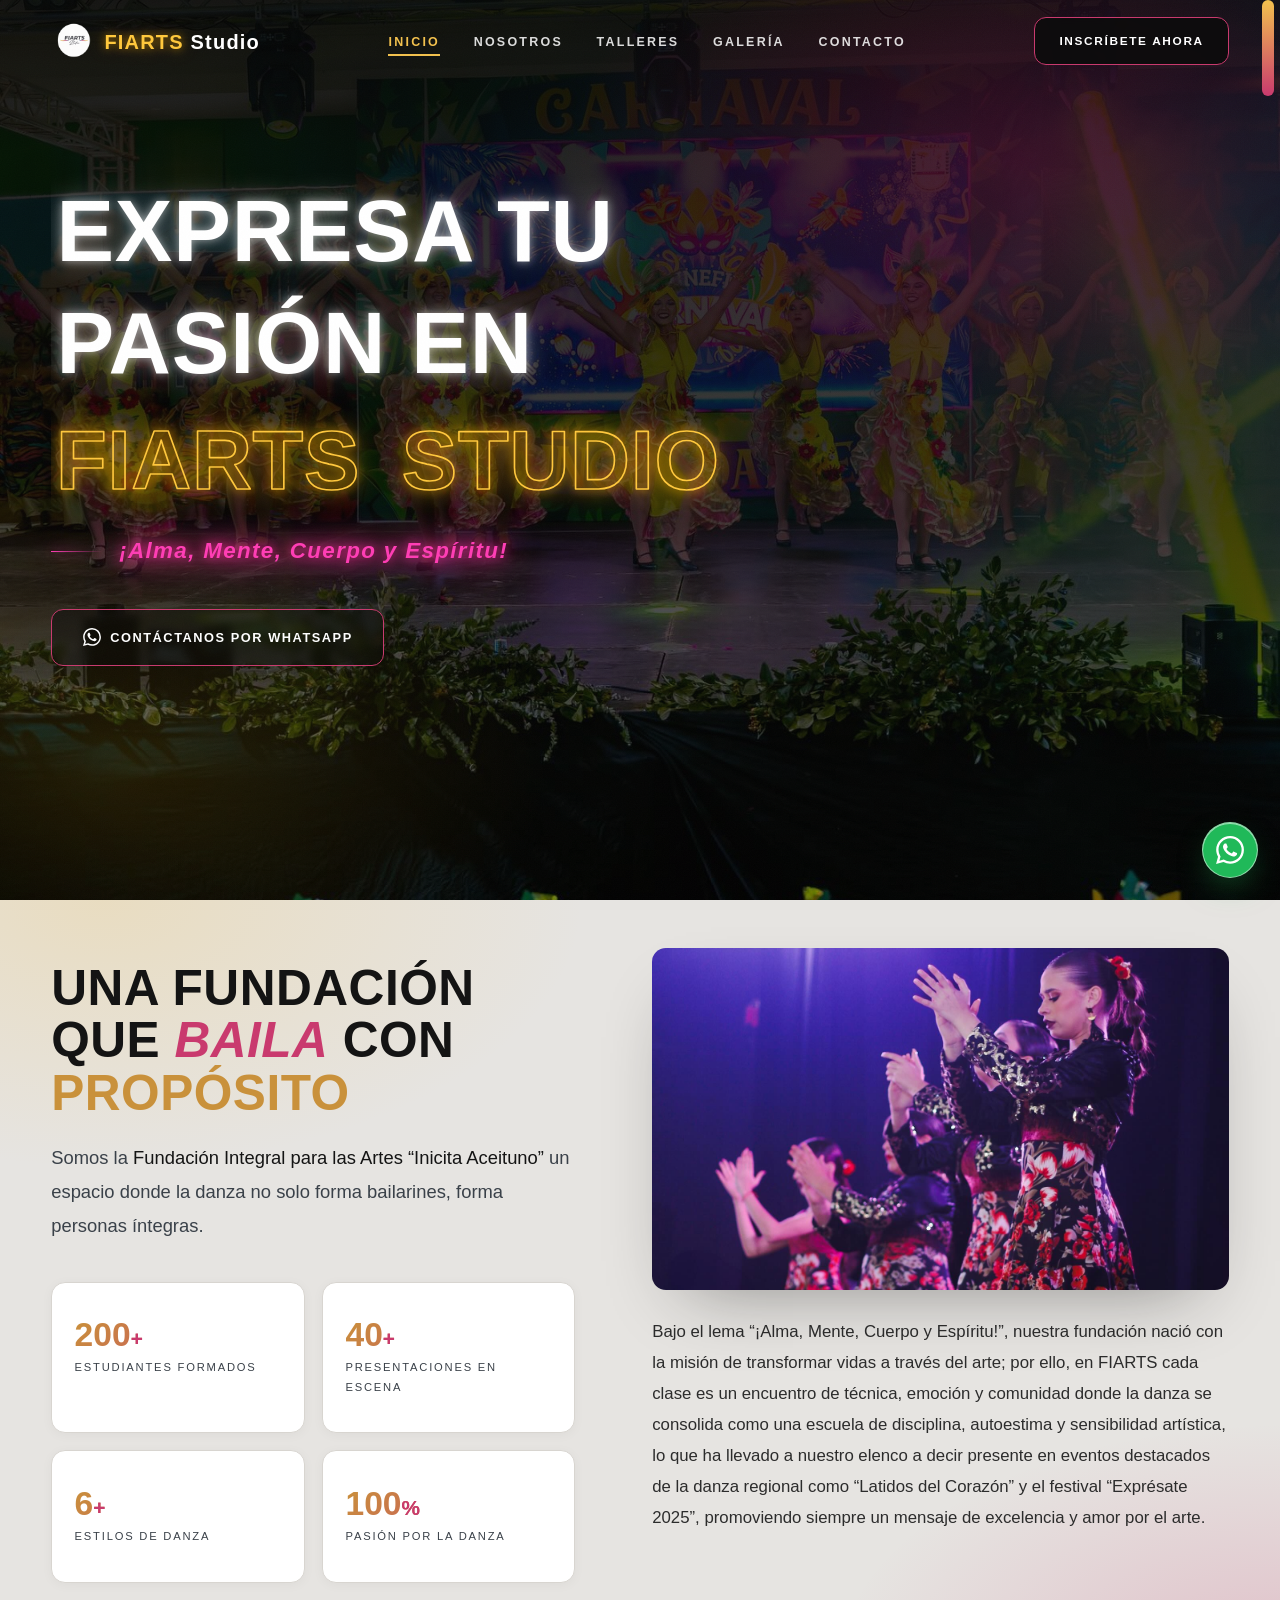
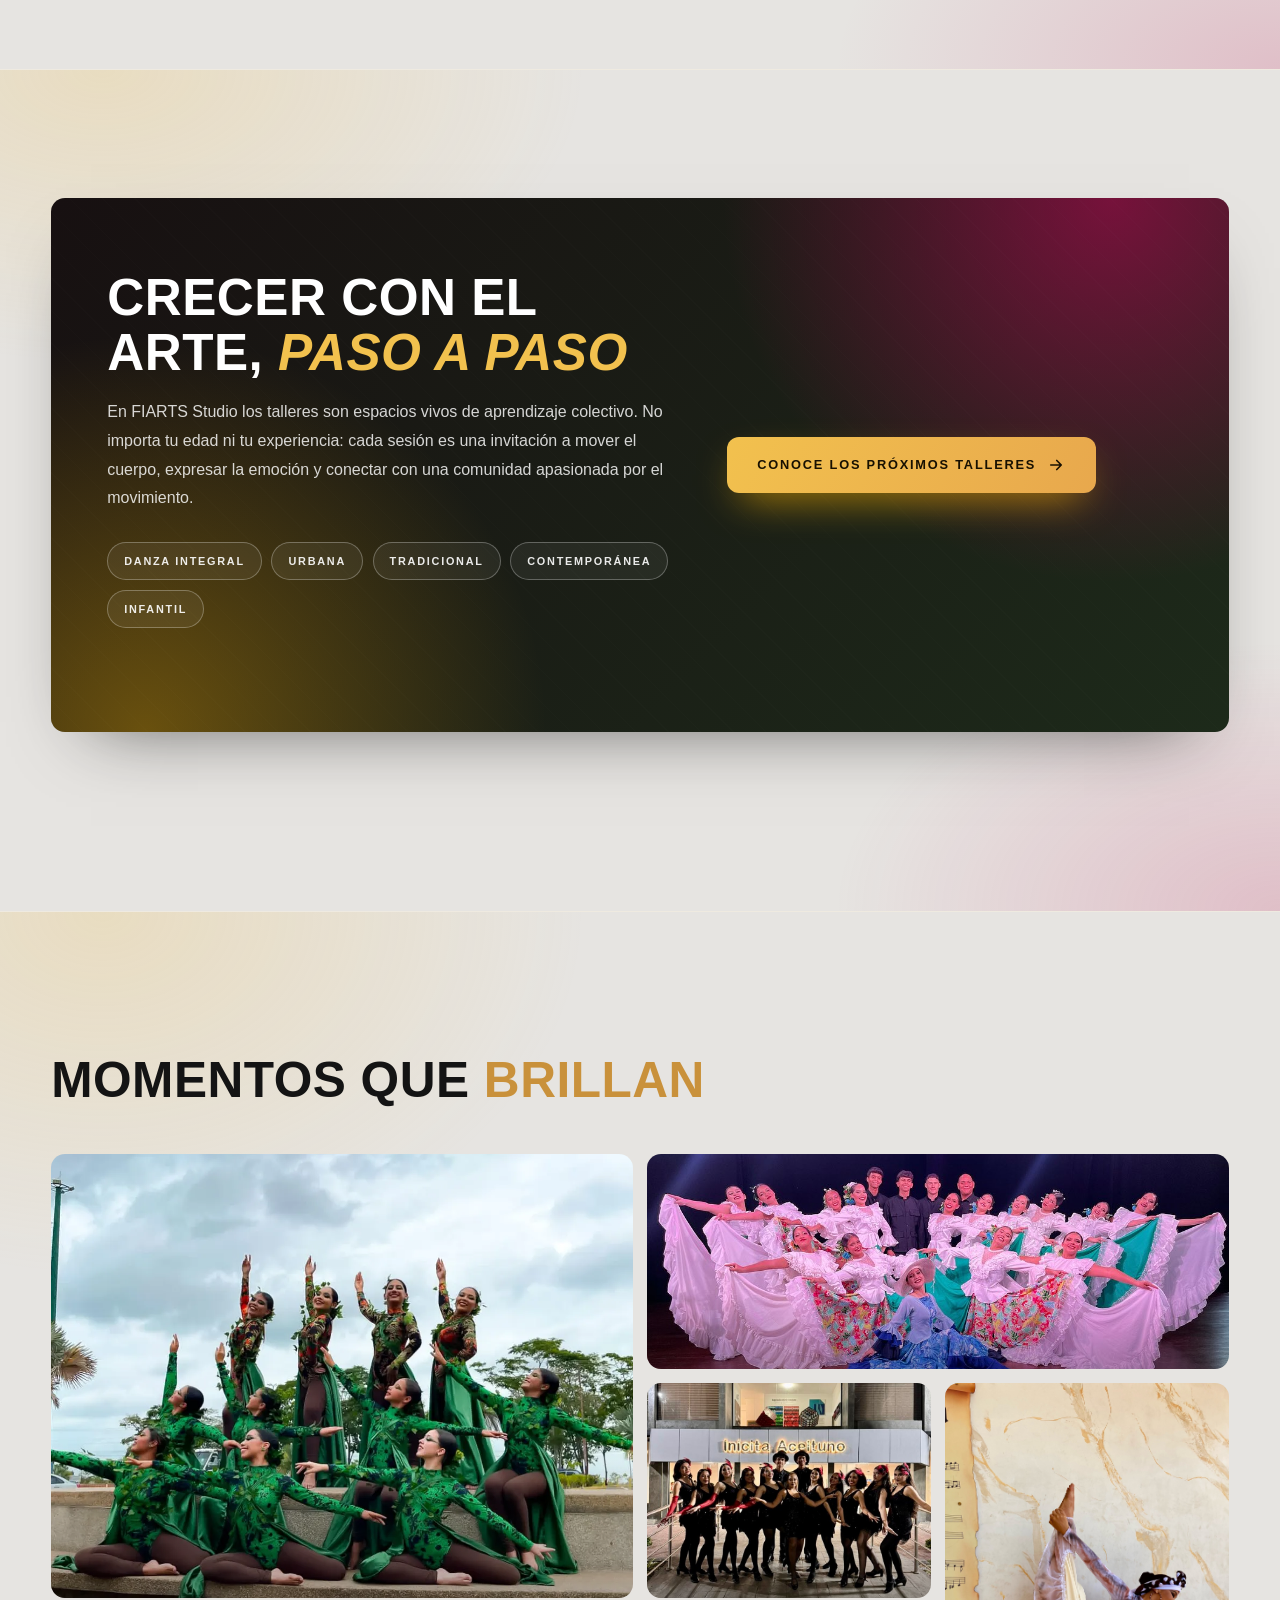
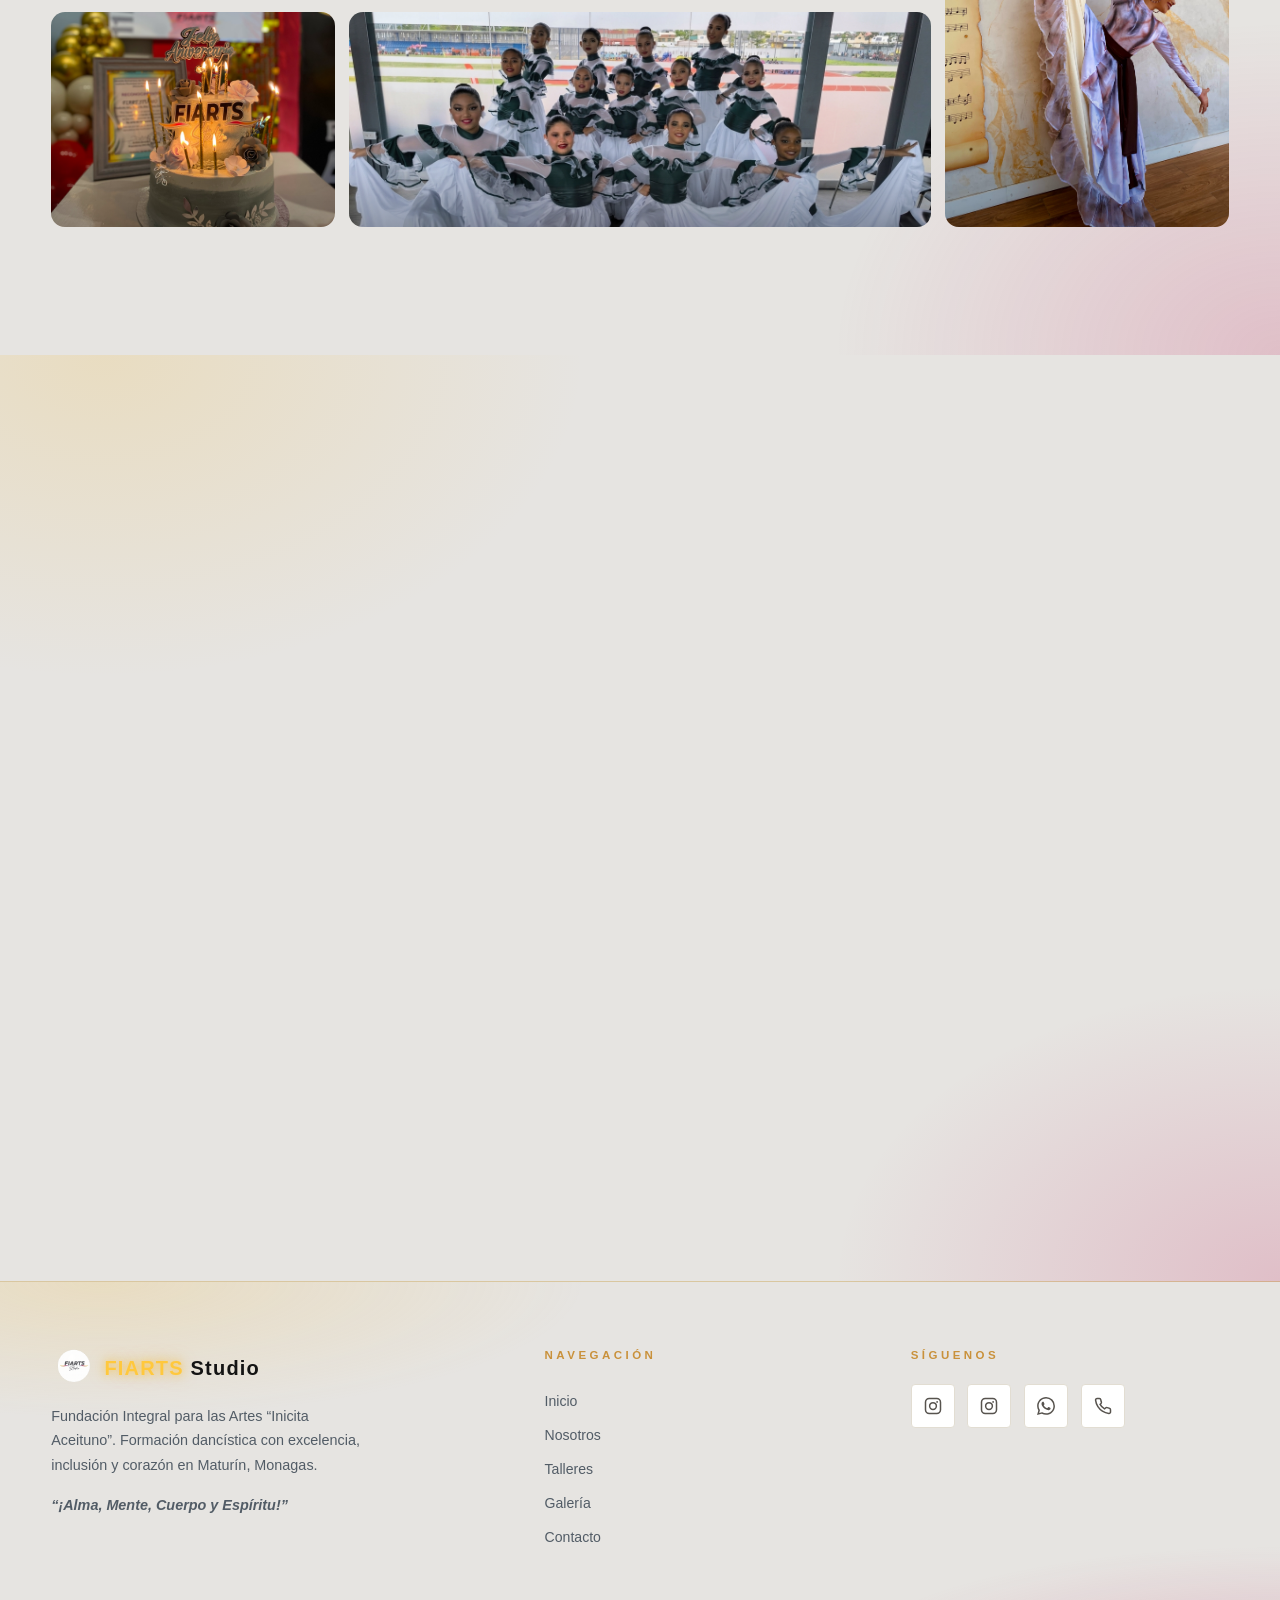
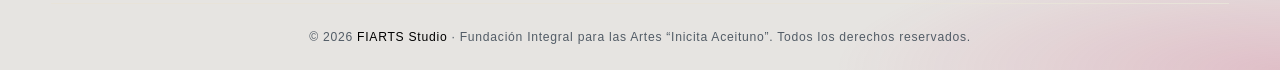
==== commit bfb148c2: "." ====
--- a/index.html
+++ b/index.html
@@ -68,9 +68,27 @@
   <div class="container hero-content">
 
       <h1 class="hero-title">
-      <span class="mask"><span style="--d:.15s">Expresa tu</span></span>
-      <span class="mask"><span style="--d:.3s">Pasión en</span></span>
-      <span class="mask"><span style="--d:.45s"><em class="pink">FIARTS</em> <span class="outline">Studio</span></span></span>
+      <span class="mask"><span class="neon-white" style="--d:.15s">Expresa tu</span></span>
+      <span class="mask"><span class="neon-white" style="--d:.3s">Pasión en</span></span>
+      <span class="mask"><span style="--d:.45s">
+        <svg class="hero-wordmark wm-gold" viewBox="0 0 1040 150" preserveAspectRatio="xMinYMid meet" role="img" aria-label="FIARTS Studio">
+          <defs>
+            <linearGradient id="wmNeon" x1="0" y1="0" x2="1" y2="0">
+              <stop offset="0" stop-color="#FF4FD8"/>
+              <stop offset="1" stop-color="#FF2D6B"/>
+            </linearGradient>
+            <linearGradient id="wmRoseGold" x1="0" y1="0" x2="1" y2="1">
+              <stop offset="0" stop-color="#F7C9A6"/>
+              <stop offset=".5" stop-color="#E8A6C9"/>
+              <stop offset="1" stop-color="#D98AAE"/>
+            </linearGradient>
+          </defs>
+          <text x="0" y="116" font-weight="900" font-size="120" letter-spacing="1">
+            <tspan>FIARTS</tspan>
+            <tspan dx="26">Studio</tspan>
+          </text>
+        </svg>
+      </span></span>
     </h1>
     <p class="hero-slogan">¡Alma, Mente, Cuerpo y Espíritu!</p>
     <div class="hero-ctas">
@@ -121,21 +139,12 @@
           </div>
         </div>
         <div class="reveal" style="--d:.4s">
-          <a class="tall-band-cta" href="https://wa.me/584148975908?text=Hola,%20deseo%20informaci%C3%B3n%20sobre%20las%20clases%20de%20baile" target="_blank" rel="noopener">
-            Inscríbete Ahora
+          <a class="tall-band-cta" href="https://wa.me/584148975908?text=Hola,%20quiero%20informaci%C3%B3n%20sobre%20los%20pr%C3%B3ximos%20talleres%20de%20FIARTS" target="_blank" rel="noopener">
+            Conoce los próximos talleres
             <svg viewBox="0 0 24 24" fill="none" stroke="currentColor" stroke-width="2.2" stroke-linecap="round" stroke-linejoin="round"><path d="M5 12h14M13 6l6 6-6 6"/></svg>
           </a>
         </div>
       </div>
-    </div>
-
-    <div class="tall-band reveal">
-      <div class="tall-band-copy">
-              <p class="tall-band-msg">El arte transforma. Tu próxima oportunidad para crecer está por llegar.</p>
-      </div>
-      <a href="https://wa.me/584148975908?text=Hola,%20quiero%20informaci%C3%B3n%20sobre%20los%20pr%C3%B3ximos%20talleres%20de%20FIARTS%20Studio" target="_blank" rel="noopener" class="btn btn-gold">Conoce los próximos talleres
-        <svg viewBox="0 0 24 24" fill="none" stroke="currentColor" stroke-width="2.2" stroke-linecap="round"><path d="M5 12h14M13 6l6 6-6 6"/></svg>
-      </a>
     </div>
   </div>
 </section>
--- a/css/style.css
+++ b/css/style.css
@@ -1,6 +1,11 @@
 /* ============ VARIABLES & BASE ============ */
 :root{
-  --bg:#FAF7EF; --bg2:#FAF8F3; --panel:#FFFFFF; --line:#E8E3D9;
+  --bg:#E6E4E1; --bg2:#DAD8D4; --panel:#FFFFFF; --line:#D8D5D0;
+  --page-bg:
+    radial-gradient(130% 130% at 50% 50%, transparent 62%, rgba(20,16,12,.15) 100%),
+    radial-gradient(65% 60% at 8% 0%, rgba(242,193,78,.22), transparent 58%),
+    radial-gradient(60% 55% at 100% 100%, rgba(201,58,110,.22), transparent 58%),
+    var(--bg);
   --ink:#141414;
   --gold:#F2C14E; --gold-deep:#C9913B; --gold2:#E8A84D;
   --pink:#C93A6E; --pink2:#E0457E;
@@ -11,7 +16,7 @@
 *{margin:0;padding:0;box-sizing:border-box}
 html{scroll-behavior:smooth;scroll-padding-top:80px;scrollbar-width:none;scrollbar-color:transparent transparent}
 html.is-dragging-scroll{scroll-behavior:auto !important}
-body{background:var(--bg);color:var(--ink);font-family:var(--fb);font-weight:400;line-height:1.7;overflow-x:hidden;-webkit-tap-highlight-color:transparent}
+body{background:var(--page-bg);color:var(--ink);font-family:var(--fb);font-weight:400;line-height:1.7;overflow-x:hidden;-webkit-tap-highlight-color:transparent}
 ::selection{background:var(--pink);color:#fff}
 ::-webkit-scrollbar{width:0;height:0}
 ::-webkit-scrollbar-track{background:transparent}
@@ -54,14 +59,14 @@
 
 /* ============ HEADER (móvil: hamburguesa) ============ */
 .site-header{position:fixed;top:0;left:0;right:0;z-index:1200;transition:background .4s ease,box-shadow .4s ease,border-color .4s ease,opacity .35s ease,visibility .35s ease;border-bottom:1px solid transparent}
-.site-header.scrolled{background:rgba(255,255,255,.9);backdrop-filter:blur(14px);border-color:rgba(184,134,11,.35);box-shadow:0 10px 40px -22px rgba(20,20,20,.35)}
-.site-header.scrolled::after{content:"";position:absolute;left:0;right:0;bottom:-1px;height:2px;background:linear-gradient(90deg,var(--gold),var(--pink))}
+.site-header.scrolled{background:linear-gradient(180deg,#ffffff,#faf9f6);border-color:transparent;box-shadow:0 14px 50px -18px rgba(20,20,20,.4),0 2px 10px -6px rgba(20,20,20,.18)}
+.site-header.scrolled::after{display:none}
 body.menu-open .site-header{opacity:0;visibility:hidden;pointer-events:none}
 .nav-wrap{display:flex;align-items:center;justify-content:space-between;gap:1rem;height:68px}
 .brand{display:flex;align-items:center;gap:.7rem;min-width:0}
 .brand-mark{width:42px;height:42px;flex:none;border-radius:50%;object-fit:cover}
 .brand-name{font-family:var(--fd);font-weight:900;font-size:1.12rem;letter-spacing:.06em;color:#fff;white-space:nowrap;transition:color .4s;margin-top:2px}
-.brand-name b{color:var(--pink2)}
+.brand-name b{color:#FFC83D;text-shadow:0 0 8px rgba(255,179,0,.55),0 0 18px rgba(255,179,0,.35)}
 .site-header.scrolled .brand-name{color:var(--ink)}
 .main-nav,.nav-cta{display:none}
 .hamburger{display:flex;flex-direction:column;gap:5px;width:44px;height:44px;align-items:center;justify-content:center;z-index:1101;flex:none}
@@ -82,25 +87,47 @@
 /* ============ HERO (móvil) ============ */
 .hero{min-height:100svh;display:flex;align-items:flex-start;overflow:hidden}
 .hero-bg,.hero-bg img{position:absolute;inset:0;width:100%;height:100%}
-.hero-bg img{object-fit:cover;object-position:center 30%;animation:kenburns 22s ease-in-out infinite alternate;filter:saturate(1.05)}
+.hero-bg img{object-fit:cover;object-position:center 30%;animation:kenburns 22s ease-in-out infinite alternate;filter:saturate(1.02) brightness(.75)}
 @keyframes kenburns{from{transform:scale(1) translate(0,0)}to{transform:scale(1.1) translate(-1.5%,1.5%)}}
 .hero-overlay{position:absolute;inset:0;background:
-  radial-gradient(70% 55% at 78% 18%,rgba(230,0,103,.30),transparent 62%),
-  radial-gradient(55% 45% at 12% 82%,rgba(255,183,3,.16),transparent 60%),
-  linear-gradient(180deg,rgba(13,13,13,.62) 0%,rgba(13,13,13,.55) 55%,rgba(13,13,13,.32) 80%,#ffffff 100%)}
+  radial-gradient(135% 120% at 50% 45%,transparent 48%,rgba(0,0,0,.82) 100%),
+  radial-gradient(60% 50% at 80% 18%,rgba(230,0,103,.2),transparent 60%),
+  radial-gradient(55% 45% at 10% 85%,rgba(255,183,3,.12),transparent 60%),
+  linear-gradient(180deg,rgba(6,6,6,.9) 0%,rgba(6,6,6,.7) 55%,rgba(6,6,6,.5) 85%,rgba(6,6,6,.3) 100%)}
 .hero-content{position:relative;z-index:2;padding:180px 0 60px;text-align:left}
 .hero-kicker{display:inline-flex;align-items:center;gap:.8rem;font-family:var(--fd);font-weight:700;font-size:.62rem;letter-spacing:.32em;text-transform:uppercase;color:var(--gold);border:1px solid rgba(255,183,3,.4);padding:.55rem 1rem;border-radius:2px;background:rgba(10,10,10,.5)}
 .hero-kicker .dot{width:7px;height:7px;border-radius:50%;background:var(--pink2);box-shadow:0 0 12px var(--pink2);animation:blink 1.6s infinite}
 @keyframes blink{50%{opacity:.35}}
 .hero-title{font-size:clamp(2.4rem,7.2vw,5.4rem);font-weight:900;margin:0.4rem 0 1.2rem;color:#fff}
-.hero-title .mask{display:block;overflow:hidden;padding-bottom:.08em;margin-bottom:-.08em}
+.hero-title .mask{display:block;overflow:hidden;padding:.24em .06em;margin:-.24em 0}
 .hero-title .mask>span{display:block;transform:translateY(115%);animation:rise 1.1s var(--ease) forwards;animation-delay:var(--d)}
 @keyframes rise{to{transform:translateY(0)}}
 .hero-title .gold{color:var(--gold);text-shadow:0 0 40px rgba(255,183,3,.5)}
 .hero-title .pink{color:var(--pink2);text-shadow:0 0 40px rgba(255,42,133,.5)}
 .hero-title .outline{color:transparent;-webkit-text-stroke:2px #fff}
-.hero-slogan{font-family:var(--fd);font-style:italic;font-weight:800;font-size:clamp(1rem,2.2vw,1.4rem);color:var(--gold);letter-spacing:.06em;display:flex;align-items:center;gap:1rem;justify-content:flex-start;animation:fadeUp 1s var(--ease) .9s backwards;text-shadow:0 0 22px rgba(255,183,3,.45),0 2px 14px rgba(13,13,13,.6)}
-.hero-slogan::before,.hero-slogan::after{content:"";height:1px;width:52px;background:linear-gradient(90deg,var(--gold),transparent)}
+.hero-title .neon-white{color:#fff;filter:drop-shadow(0 0 5px rgba(255,255,255,.55)) drop-shadow(0 0 14px rgba(255,255,255,.3))}
+.hero-wordmark{display:block;width:100%;max-width:720px;height:auto;overflow:visible}
+.hero-wordmark text{font-family:var(--fd);font-weight:900;fill:transparent;stroke:#fff;stroke-width:2;paint-order:stroke;stroke-linejoin:round;stroke-linecap:round}
+
+/* ===== Variantes de estilo para FIARTS STUDIO (cambia la clase del <svg>) ===== */
+/* 1) Transparente rosado berry */
+.hero-wordmark.wm-rosa text{fill:transparent;stroke:#E0457E;stroke-width:2}
+/* 2) Neón magenta con brillo */
+.hero-wordmark.wm-neon text{fill:transparent;stroke:#FF3DB5;stroke-width:2.4;filter:drop-shadow(0 0 6px #FF2D9B) drop-shadow(0 0 16px #FF2D9B)}
+/* 3) Impacto: relleno degradado fucsia + borde */
+.hero-wordmark.wm-impact text{fill:url(#wmNeon);stroke:#fff;stroke-width:1}
+/* 4) Moderno: contorno coral fino + relleno suave */
+.hero-wordmark.wm-modern text{fill:rgba(255,143,163,.12);stroke:#FF8FA3;stroke-width:1.4}
+/* 5) Elegante: degradado rosa-oro + borde fino + brillo */
+.hero-wordmark.wm-elegant text{fill:url(#wmRoseGold);stroke:#E7B98F;stroke-width:1;filter:drop-shadow(0 0 10px rgba(231,185,143,.35))}
+/* 6) Transparente fucsia (tono intermedio) */
+.hero-wordmark.wm-fucsia text{fill:transparent;stroke:#E85BA8;stroke-width:2}
+/* 7) Transparente, trazo muy fino (minimiza líneas internas de A/R) */
+.hero-wordmark.wm-thin text{fill:transparent;stroke:#E85BA8;stroke-width:1.1}
+/* 8) Neón dorado */
+.hero-wordmark.wm-gold text{fill:transparent;stroke:#FFC83D;stroke-width:2.4;filter:drop-shadow(0 0 6px #FFB300) drop-shadow(0 0 16px #FFB300)}
+.hero-slogan{font-family:var(--fd);font-style:italic;font-weight:800;font-size:clamp(1rem,2.2vw,1.4rem);color:#FF3DB5;letter-spacing:.06em;display:flex;align-items:center;gap:1rem;justify-content:flex-start;animation:fadeUp 1s var(--ease) .9s backwards;filter:drop-shadow(0 0 6px #FF2D9B) drop-shadow(0 0 16px #FF2D9B)}
+.hero-slogan::before,.hero-slogan::after{content:"";height:1px;width:52px;background:linear-gradient(90deg,#FF3DB5,transparent)}
 .hero-slogan::after{display:none}
 .hero-ctas{display:flex;flex-wrap:wrap;gap:1.1rem;margin-top:2.4rem;animation:fadeUp 1s var(--ease) 1.1s backwards}
 .hero-ctas .btn{width:100%}
@@ -114,9 +141,7 @@
 @keyframes drop{to{top:110%}}
 
 /* ============ NOSOTROS (móvil) ============ */
-.about{padding:clamp(5rem,10vw,8.5rem) 0;background:
-  radial-gradient(50% 40% at 90% 8%,rgba(230,0,103,.06),transparent 60%),
-  radial-gradient(45% 40% at 5% 90%,rgba(255,183,3,.08),transparent 60%),var(--bg)}
+.about{padding:clamp(5rem,10vw,8.5rem) 0;background:var(--page-bg)}
 .about-grid{display:grid;grid-template-columns:1fr;gap:clamp(2.5rem,6vw,5.5rem);align-items:start}
 .about-sticky{position:static}
 .about-sticky .lead{color:var(--gray);margin-top:1.4rem;font-size:1.15rem;line-height:1.85}
@@ -144,7 +169,7 @@
 .about-text p{font-size:1.05rem;line-height:1.85}
 
 /* ============ TALLERES (móvil) ============ */
-.talleres{padding:clamp(5rem,10vw,8.5rem) 0;background:var(--bg2);border-block:1px solid #EFEAE0}
+.talleres{padding:clamp(5rem,10vw,8.5rem) 0;background:var(--page-bg);border-block:1px solid #EFEAE0}
 .tall-head{display:flex;flex-direction:column;align-items:flex-start;gap:1.5rem;margin-bottom:3rem}
 .tall-head p{max-width:500px;color:var(--gray2);font-size:.95rem}
 .tall-pilares{display:grid;grid-template-columns:1fr;gap:1.6rem}
@@ -175,7 +200,6 @@
 .tall-band::before{content:"";position:absolute;inset:0;background:radial-gradient(60% 110% at 92% 0%,rgba(230,0,103,.38),transparent 60%),radial-gradient(55% 110% at 6% 100%,rgba(255,183,3,.28),transparent 62%);pointer-events:none}
 .tall-band>*{position:relative}
 .tall-band .kicker{color:var(--gold)}
-.tall-band-msg{color:rgba(255,255,255,.88);font-size:1.05rem;margin-top:.4rem}
 
 /* ============ TALLERES · Propuesta 3 (banda de estilos) ============ */
 .prop3 .tall-band-top{position:relative;overflow:hidden;border-radius:14px;background:linear-gradient(135deg,#171011,#1d2a1a);padding:clamp(2.4rem,6vw,4.5rem) clamp(1.6rem,5vw,3.5rem);margin-bottom:3.2rem;box-shadow:0 30px 70px -40px rgba(20,20,20,.7)}
@@ -198,7 +222,7 @@
 }
 
 /* ============ GALERÍA (móvil) ============ */
-.galeria{padding:clamp(5rem,10vw,8.5rem) 0;background:var(--bg)}
+.galeria{padding:clamp(5rem,10vw,8.5rem) 0;background:var(--page-bg)}
 .gal-head{margin-bottom:3rem}
 .gallery{display:grid;grid-template-columns:1fr;grid-auto-rows:250px;gap:14px;grid-auto-flow:dense}
 .g-item{position:relative;overflow:hidden;border-radius:14px;padding:0;text-align:left;cursor:zoom-in;background:#EFECE4}
@@ -247,7 +271,7 @@
 .cta-inner p{color:rgba(255,255,255,.88);max-width:460px;margin-top:.8rem}
 
 /* ============ CONTACTO (móvil) ============ */
-.contacto{padding:clamp(5rem,10vw,8.5rem) 0;background:var(--bg)}
+.contacto{padding:clamp(5rem,10vw,8.5rem) 0;background:var(--page-bg)}
 .con-grid{display:grid;grid-template-columns:1fr;gap:clamp(2rem,5vw,4rem);margin-top:3rem}
 .con-form{background:var(--panel);border:1px solid var(--line);border-radius:14px;padding:clamp(1.6rem,4vw,2.6rem);position:relative;overflow:hidden;box-shadow:0 20px 50px -30px rgba(20,20,20,.18)}
 .con-form::before{content:"";position:absolute;top:0;left:0;right:0;height:3px;background:linear-gradient(90deg,var(--gold),var(--pink))}
@@ -281,7 +305,7 @@
 .con-card a.inline:hover{color:var(--pink)}
 
 /* ============ FOOTER (móvil) ============ */
-.site-footer{background:#FAF7EF;border-top:1px solid rgba(184,134,11,.3);padding:4rem 0 0}
+.site-footer{background:var(--page-bg);border-top:1px solid rgba(184,134,11,.3);padding:4rem 0 0}
 .foot-grid{display:grid;grid-template-columns:1fr;gap:2.5rem;padding-bottom:3rem}
 .foot-brand p{color:var(--gray2);font-size:.9rem;margin-top:1rem;max-width:320px}
 .foot-slogan{font-family:var(--fd);font-style:italic;font-weight:800;color:var(--pink);margin-top:.8rem;font-size:.9rem}
@@ -336,8 +360,8 @@
   .main-nav a:hover,.main-nav a.active{color:var(--gold)}
   .site-header.scrolled .main-nav a:hover,.site-header.scrolled .main-nav a.active{color:var(--gold-deep)}
   .main-nav a:hover::after,.main-nav a.active::after{transform:scaleX(1);transform-origin:left}
-  .nav-cta{font-family:var(--fd);font-weight:800;font-size:.74rem;letter-spacing:.14em;text-transform:uppercase;padding:.8rem 1.5rem;border-radius:10px;background:var(--gold);color:var(--ink);box-shadow:0 10px 26px -12px rgba(184,134,11,.7);transition:transform .3s var(--ease),background .3s,box-shadow .3s}
-  .nav-cta:hover{transform:translateY(-2px) scale(1.02);background:var(--gold-deep);color:#fff;box-shadow:0 14px 34px -10px rgba(184,134,11,.85)}
+  .nav-cta{font-family:var(--fd);font-weight:800;font-size:.74rem;letter-spacing:.14em;text-transform:uppercase;padding:.8rem 1.5rem;border-radius:12px;border:1px solid var(--pink);color:#fff;background:rgba(13,13,13,.92);backdrop-filter:blur(4px);box-shadow:none;transition:transform .3s var(--ease),background .3s,box-shadow .3s}
+  .nav-cta:hover{transform:translateY(-4px);background:var(--pink);color:#fff;box-shadow:0 16px 36px -14px rgba(230,0,103,.55)}
   .mobile-menu{padding:110px 2.4rem 2.4rem}
   .gallery{grid-template-columns:repeat(4,1fr);grid-auto-rows:215px}
   .hero-content{padding-top:180px}
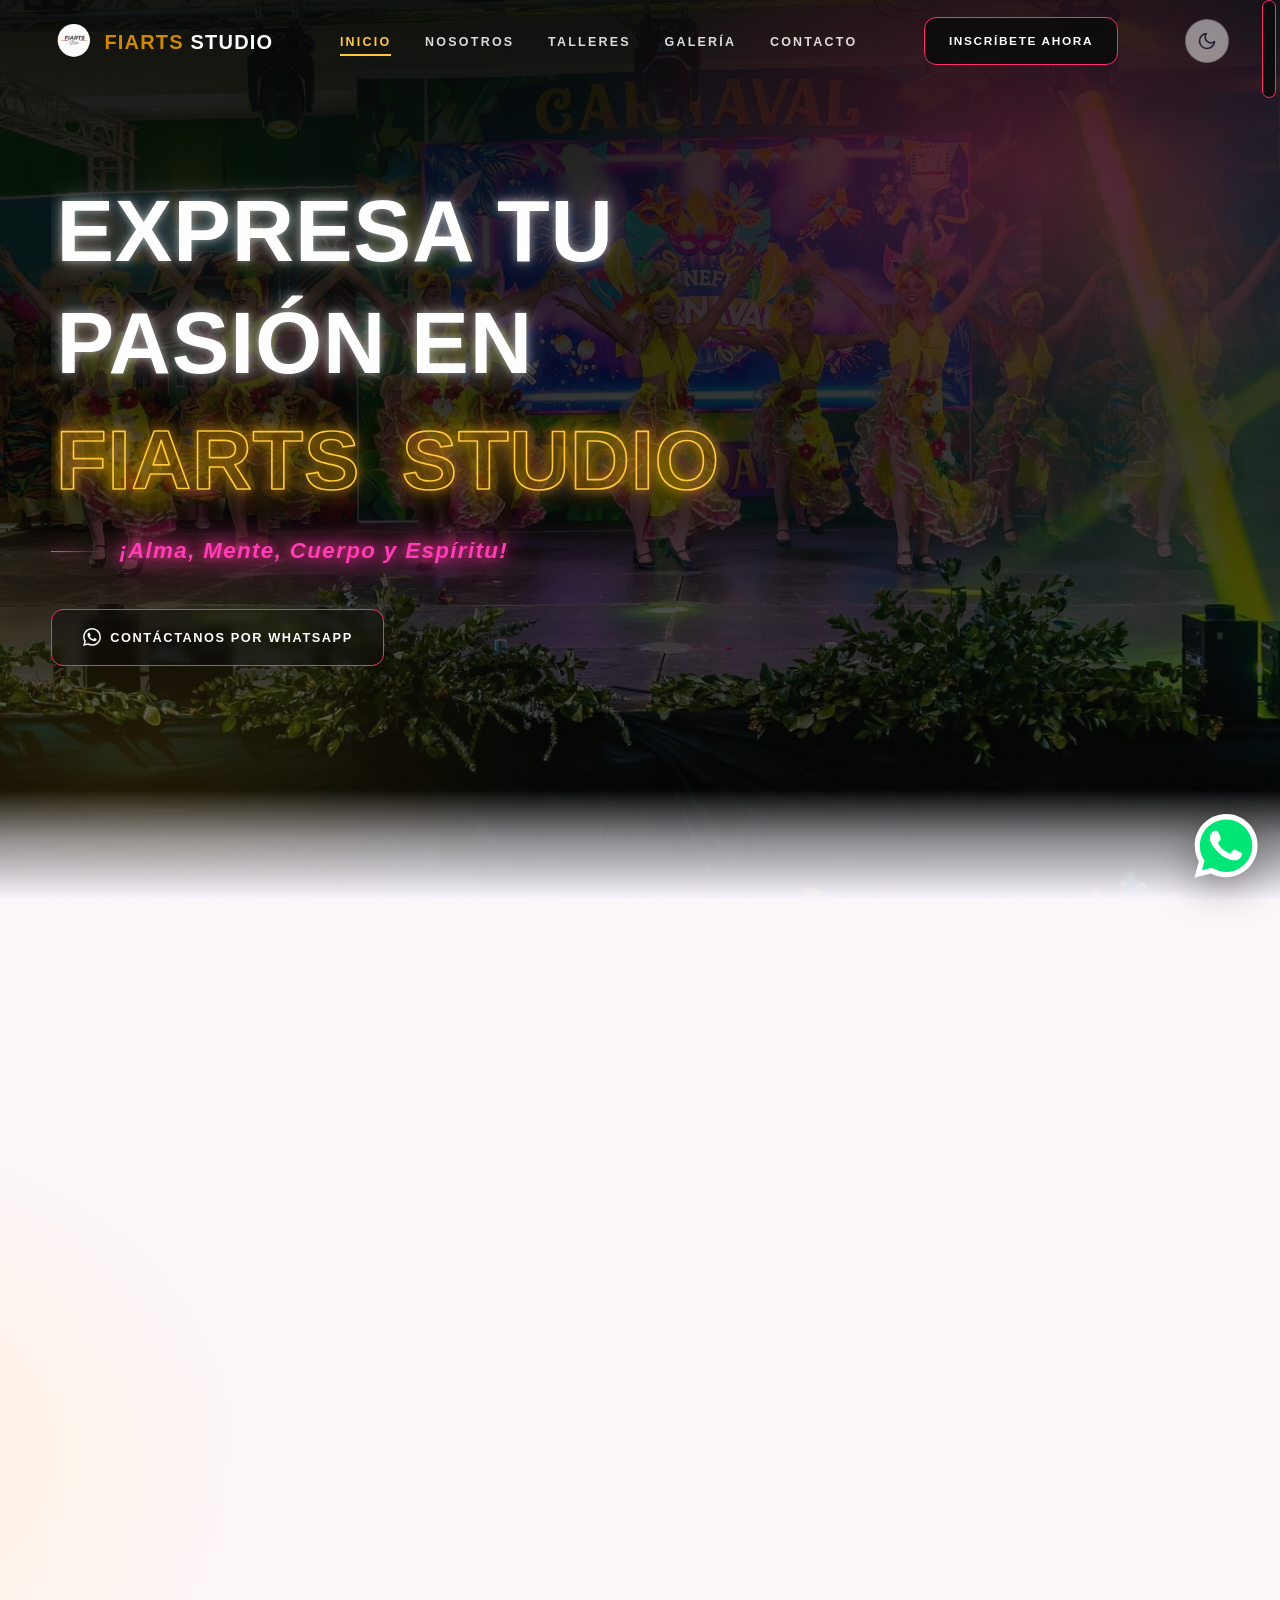
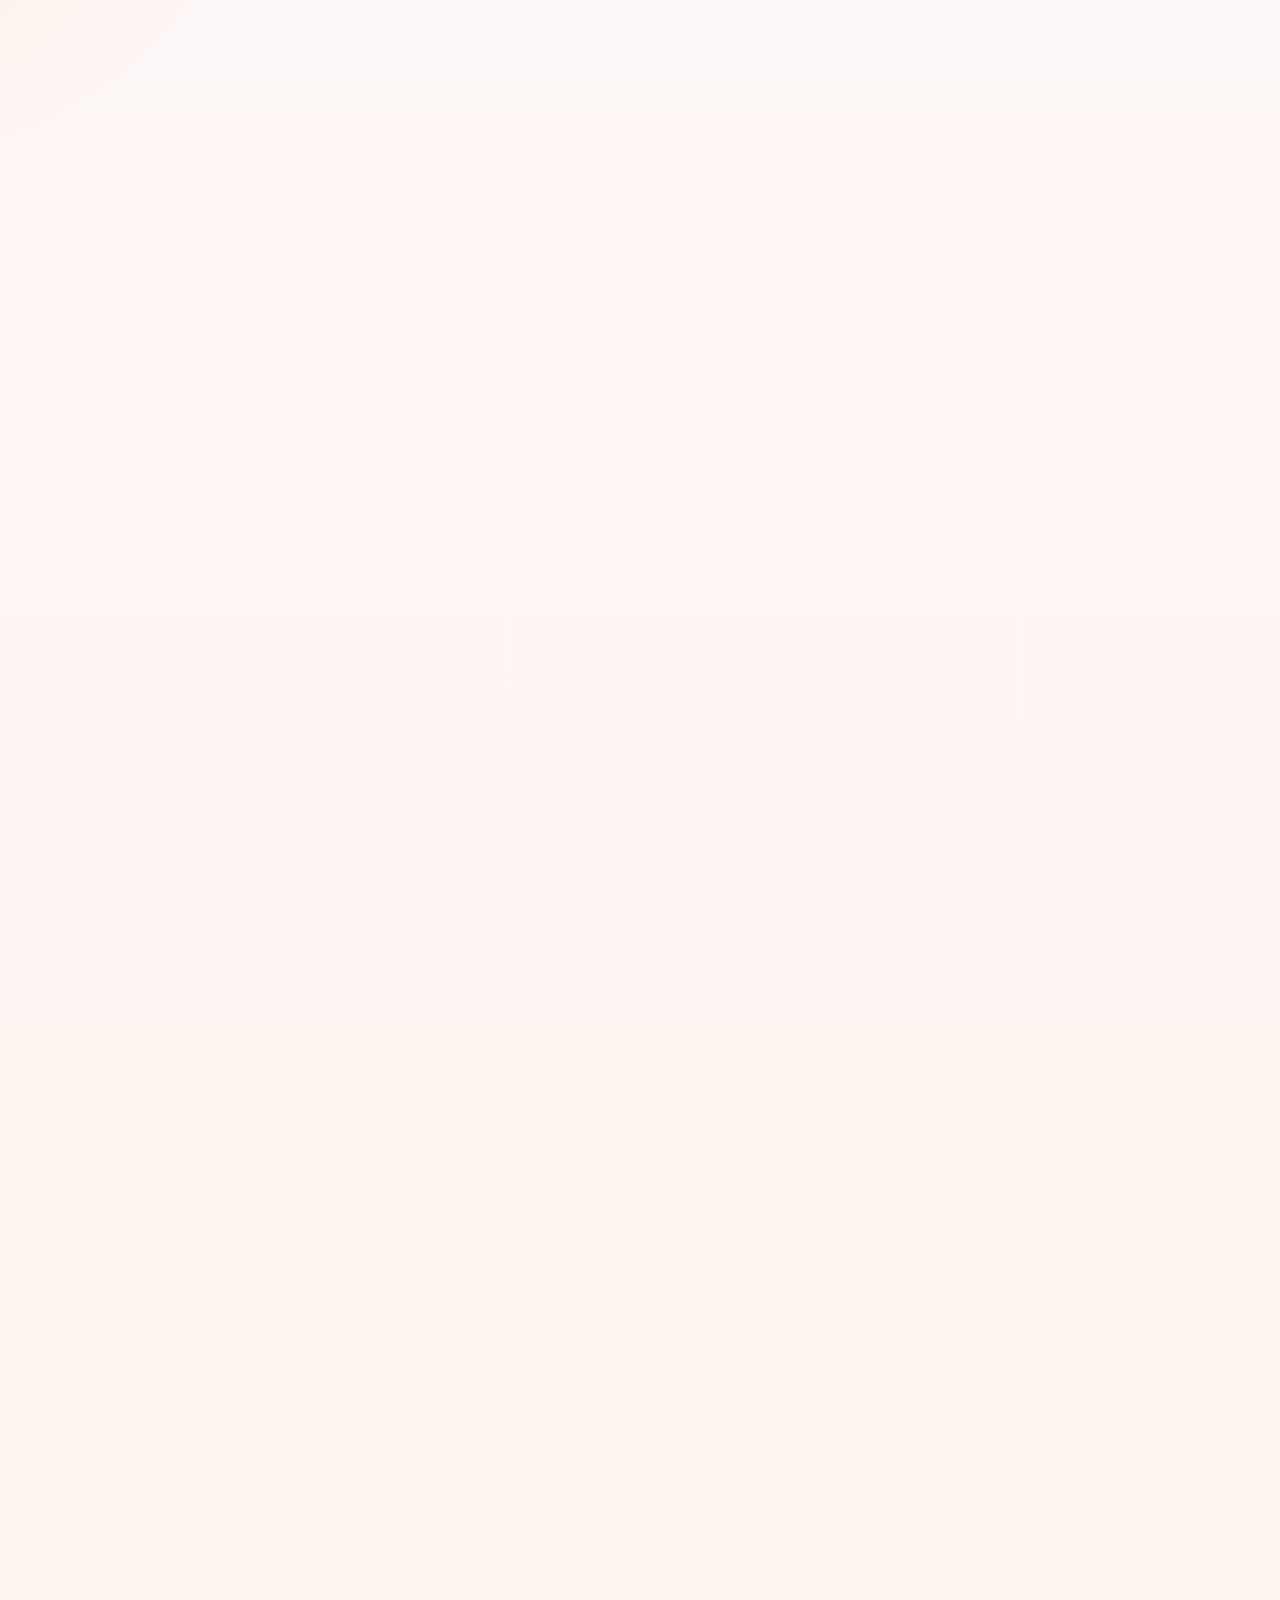
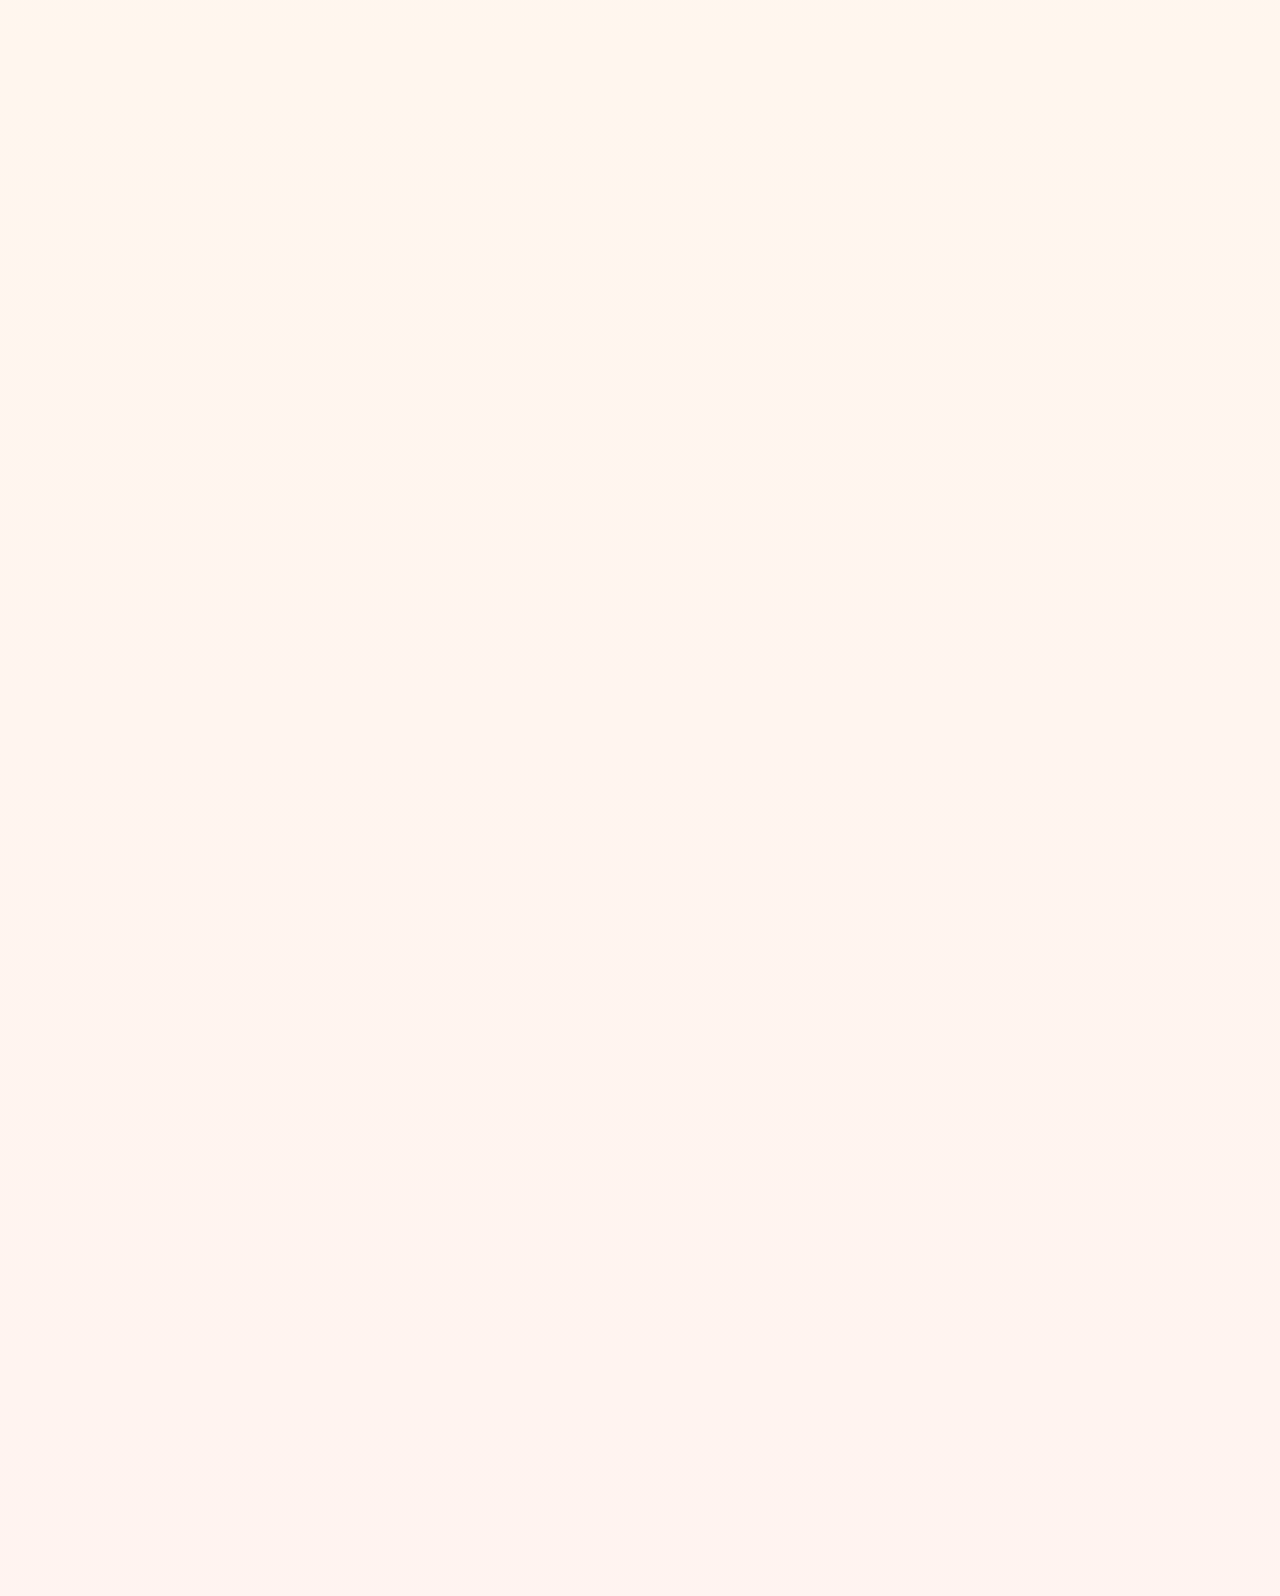
==== commit d759b0e6: "WhatsApp flotante con nuevo icono, carrusel de galeria movil, mejoras de rendimiento y ajustes de te" ====
--- a/index.html
+++ b/index.html
@@ -4,11 +4,13 @@
 <meta charset="UTF-8">
 <meta name="viewport" content="width=device-width, initial-scale=1.0">
 <meta name="description" content="FIARTS Studio — Fundación Integral para las Artes 'Inicitaº Aceituno'. Academia de danza en Maturín: danza integral, urbana, tradicional y contemporánea. ¡Alma, Mente, Cuerpo y Espíritu!">
-<meta name="theme-color" content="#FFFFFF">
+<meta name="theme-color" content="#0A0A11">
 <title>FIARTS Monagas</title>
 <link rel="icon" type="image/png" href="assets/favicon.png">
 <link rel="icon" type="image/x-icon" href="assets/favicon.ico">
 
+<link rel="preconnect" href="https://cdn.jsdelivr.net" crossorigin>
+<link rel="preload" as="image" href="assets/fondo2.webp" fetchpriority="high">
 <link rel="stylesheet" href="https://cdn.jsdelivr.net/npm/@fontsource/montserrat@5.0.8/700.css">
 <link rel="stylesheet" href="https://cdn.jsdelivr.net/npm/@fontsource/montserrat@5.0.8/800.css">
 <link rel="stylesheet" href="https://cdn.jsdelivr.net/npm/@fontsource/montserrat@5.0.8/900.css">
@@ -19,6 +21,7 @@
 <link rel="stylesheet" href="https://cdn.jsdelivr.net/npm/@fontsource/poppins@5.0.8/600.css">
 <link rel="stylesheet" href="css/style.css">
 <noscript><style>.reveal{opacity:1;transform:none}</style></noscript>
+<script>(function(){try{var t=localStorage.getItem("fiarts-theme")||(window.matchMedia("(prefers-color-scheme: light)").matches?"light":"dark");document.documentElement.setAttribute("data-theme",t);}catch(e){}})();</script>
 </head>
 <body>
 
@@ -29,8 +32,8 @@
 <header class="site-header" id="siteHeader">
   <div class="container nav-wrap">
     <a href="#inicio" class="brand" aria-label="FIARTS Studio — Inicio">
-      <img class="brand-mark" src="assets/logo_final.png" alt="Logo FIARTS Studio">
-      <span class="brand-name"><b>FIARTS</b> Studio</span>
+      <img class="brand-mark" src="assets/logo_final.webp" alt="Logo FIARTS Studio">
+      <span class="brand-name"><b>FIARTS</b> <span class="brand-script">STUDIO</span></span>
     </a>
     <nav class="main-nav" aria-label="Navegación principal">
       <ul>
@@ -42,6 +45,10 @@
       </ul>
     </nav>
     <a href="#contacto" class="nav-cta">Inscríbete Ahora</a>
+    <button class="theme-toggle" id="themeToggle" aria-label="Cambiar entre modo claro y oscuro" title="Cambiar tema">
+      <svg class="icon-sun" viewBox="0 0 24 24" fill="none" stroke="currentColor" stroke-width="2" stroke-linecap="round"><circle cx="12" cy="12" r="4.5"/><path d="M12 2v2.5M12 19.5V22M2 12h2.5M19.5 12H22M4.9 4.9l1.8 1.8M17.3 17.3l1.8 1.8M19.1 4.9l-1.8 1.8M6.7 17.3l-1.8 1.8"/></svg>
+      <svg class="icon-moon" viewBox="0 0 24 24" fill="none" stroke="currentColor" stroke-width="2" stroke-linecap="round" stroke-linejoin="round"><path d="M21 12.8A9 9 0 1 1 11.2 3a7 7 0 0 0 9.8 9.8z"/></svg>
+    </button>
     <button class="hamburger" id="hamburger" aria-label="Abrir menú" aria-expanded="false" aria-controls="mobileMenu">
       <span></span><span></span><span></span>
     </button>
@@ -56,12 +63,17 @@
   <a class="mlink" href="#galeria">Galería</a>
   <a class="mlink" href="#contacto">Contacto</a>
   <a href="#contacto" class="btn btn-gold" style="justify-content:center">Inscríbete Ahora</a>
+  <button class="theme-toggle theme-toggle-mobile" id="themeToggleM" aria-label="Cambiar entre modo claro y oscuro">
+    <svg class="icon-sun" viewBox="0 0 24 24" fill="none" stroke="currentColor" stroke-width="2" stroke-linecap="round"><circle cx="12" cy="12" r="4.5"/><path d="M12 2v2.5M12 19.5V22M2 12h2.5M19.5 12H22M4.9 4.9l1.8 1.8M17.3 17.3l1.8 1.8M19.1 4.9l-1.8 1.8M6.7 17.3l-1.8 1.8"/></svg>
+    <svg class="icon-moon" viewBox="0 0 24 24" fill="none" stroke="currentColor" stroke-width="2" stroke-linecap="round" stroke-linejoin="round"><path d="M21 12.8A9 9 0 1 1 11.2 3a7 7 0 0 0 9.8 9.8z"/></svg>
+    <span id="themeLabelM">Modo claro</span>
+  </button>
 </nav>
 
 <main>
 <!-- ================= HERO ================= -->
 <section class="hero" id="inicio">
-<div class="hero-bg"><img src="assets/fondo2.jpg" alt="Bailarina de FIARTS Studio en un salto dramático con luces doradas y magenta"></div>
+<div class="hero-bg"><img src="assets/fondo2.webp" alt="Bailarina de FIARTS Studio en un salto dramático con luces doradas y magenta" fetchpriority="high"></div>
 
   <div class="hero-overlay" aria-hidden="true"></div>
 
@@ -85,7 +97,7 @@
           </defs>
           <text x="0" y="116" font-weight="900" font-size="120" letter-spacing="1">
             <tspan>FIARTS</tspan>
-            <tspan dx="26">Studio</tspan>
+            <tspan dx="26" class="wm-script" style="text-transform:none">STUDIO</tspan>
           </text>
         </svg>
       </span></span>
@@ -114,7 +126,7 @@
     </div>
 
     <div class="about-flow">
-      <figure class="about-img g-item pos-baja3 reveal"><span class="frame" aria-hidden="true"></span><img src="assets/galeria3.jpg" alt="Elenco de FIARTS Studio saludando en la gala de aniversario con confeti dorado" loading="lazy"></figure>
+      <figure class="about-img g-item pos-baja3 reveal"><span class="frame" aria-hidden="true"></span><img src="assets/galeria3.webp" alt="Elenco de FIARTS Studio saludando en la gala de aniversario con confeti dorado" loading="lazy" decoding="async"></figure>
       <div class="about-text reveal">
 <p>Bajo el lema “¡Alma, Mente, Cuerpo y Espíritu!”, nuestra fundación nació con la misión de transformar vidas a través del arte; por ello, en FIARTS cada clase es un encuentro de técnica, emoción y comunidad donde la danza se consolida como una escuela de disciplina, autoestima y sensibilidad artística, lo que ha llevado a nuestro elenco a decir presente en eventos destacados de la danza regional como “Latidos del Corazón” y el festival “Exprésate 2025”, promoviendo siempre un mensaje de excelencia y amor por el arte.</p>
       </div>
@@ -156,12 +168,16 @@
           <h2 class="sec-title">Momentos que <span class="g">brillan</span></h2>
     </div>
     <div class="gallery">
-      <button class="g-item"><img src="./assets/galeria7.jpg" alt="Elenco sincronizado en escena con luces doradas y magenta" loading="lazy"></button>
-      <button class="g-item pos-baja2" style="--d:.08s"><img src="./assets/galeria4.jpg" alt="Celebración de aniversario con trofeo dorado y confeti" loading="lazy"></button>
-      <button class="g-item pos-alta" style="--d:.16s"><img src="./assets/galeria5.jpg" alt="Ensayo de bailarinas en estudio con espejos y luces LED magenta" loading="lazy"></button>
-      <button class="g-item" style="--d:.24s"><img src="./assets/galeria1.jpg" alt="Crew de danza urbana en formación con humo magenta" loading="lazy"></button>
-      <button class="g-item pos-alta" style="--d:.32s"><img src="./assets/galeria2.jpg" alt="Zapatillas de ballet sobre piso de madera con luz cálida" loading="lazy"></button>
-      <button class="g-item pos-baja" style="--d:.4s; object-position: 50% 40%"><img src="./assets/galeria8gemini.jpg" alt="Clase infantil de danza con maestra guiando a niñas sonrientes" loading="lazy"></button>
+      <button class="g-item"><img src="./assets/galeria7.webp" alt="Elenco sincronizado en escena con luces doradas y magenta" loading="lazy" decoding="async"></button>
+      <button class="g-item pos-baja2" style="--d:.08s"><img src="./assets/galeria4.webp" alt="Celebración de aniversario con trofeo dorado y confeti" loading="lazy" decoding="async"></button>
+      <button class="g-item pos-alta" style="--d:.16s"><img src="./assets/galeria5.webp" alt="Ensayo de bailarinas en estudio con espejos y luces LED magenta" loading="lazy" decoding="async"></button>
+      <button class="g-item" style="--d:.24s"><img src="./assets/galeria1.webp" alt="Crew de danza urbana en formación con humo magenta" loading="lazy" decoding="async"></button>
+      <button class="g-item pos-alta" style="--d:.32s"><img src="./assets/galeria2.webp" alt="Zapatillas de ballet sobre piso de madera con luz cálida" loading="lazy" decoding="async"></button>
+      <button class="g-item pos-baja" style="--d:.4s; object-position: 50% 40%"><img src="./assets/galeria8gemini.webp" alt="Clase infantil de danza con maestra guiando a niñas sonrientes" loading="lazy" decoding="async"></button>
+    </div>
+    <div class="gal-nav">
+      <button id="galPrev" aria-label="Foto anterior"><svg viewBox="0 0 24 24" fill="none" stroke="currentColor" stroke-width="2.4" stroke-linecap="round" stroke-linejoin="round"><path d="M15 18l-6-6 6-6"/></svg></button>
+      <button id="galNext" aria-label="Foto siguiente"><svg viewBox="0 0 24 24" fill="none" stroke="currentColor" stroke-width="2.4" stroke-linecap="round" stroke-linejoin="round"><path d="M9 6l6 6-6 6"/></svg></button>
     </div>
   </div>
 </section>
@@ -174,7 +190,7 @@
     </div>
     <div class="con-grid">
       <div class="con-map reveal">
-        <iframe src="https://www.google.com/maps?q=Avenida%20Bol%C3%ADvar%2C%20Matur%C3%ADn%206201%2C%20Monagas%2C%20Venezuela&z=15&output=embed" loading="lazy" referrerpolicy="no-referrer-when-downgrade" title="Ubicación de FIARTS Studio en Maturín, Monagas" allowfullscreen></iframe>
+        <iframe src="https://www.google.com/maps?q=Avenida%20Bol%C3%ADvar%2C%20Matur%C3%ADn%206201%2C%20Monagas%2C%20Venezuela&z=15&output=embed" loading="lazy" decoding="async" referrerpolicy="no-referrer-when-downgrade" title="Ubicación de FIARTS Studio en Maturín, Monagas" allowfullscreen></iframe>
       </div>
 
       <div class="con-cards">
@@ -206,8 +222,8 @@
     <div class="foot-grid">
       <div class="foot-brand">
         <a href="#inicio" class="brand">
-          <img class="brand-mark" src="assets/logo_final.png" alt="Logo FIARTS Studio">
-          <span class="brand-name" style="color:var(--ink)"><b>FIARTS</b> Studio</span>
+          <img class="brand-mark" src="assets/logo_final.webp" alt="Logo FIARTS Studio">
+          <span class="brand-name"><b>FIARTS</b> <span class="brand-script">STUDIO</span></span>
         </a>
         <p>Fundación Integral para las Artes “Inicita Aceituno”. Formación dancística con excelencia, inclusión y corazón en Maturín, Monagas.</p>
         <p class="foot-slogan">“¡Alma, Mente, Cuerpo y Espíritu!”</p>
@@ -256,7 +272,7 @@
 
 <!-- WhatsApp flotante -->
 <a class="wa-float" href="https://wa.me/584148975908?text=Hola,%20deseo%20informaci%C3%B3n%20sobre%20las%20clases%20de%20baile" target="_blank" rel="noopener" aria-label="Chatear por WhatsApp">
-  <svg viewBox="0 0 24 24"><path d="M17.472 14.382c-.297-.149-1.758-.867-2.03-.967-.273-.099-.471-.148-.67.15-.197.297-.767.966-.94 1.164-.173.199-.347.223-.644.075-.297-.15-1.255-.463-2.39-1.475-.883-.788-1.48-1.761-1.653-2.059-.173-.297-.018-.458.13-.606.134-.133.297-.347.446-.52.149-.174.198-.298.297-.497.1-.198.05-.371-.025-.52-.075-.149-.669-1.612-.916-2.207-.242-.579-.487-.5-.669-.51-.173-.008-.371-.01-.57-.01-.198 0-.52.074-.792.372-.272.297-1.04 1.016-1.04 2.479 0 1.462 1.065 2.875 1.213 3.074.149.198 2.096 3.2 5.077 4.487.709.306 1.262.489 1.694.625.712.227 1.36.195 1.871.118.571-.085 1.758-.719 2.006-1.413.248-.694.248-1.289.173-1.413-.074-.124-.272-.198-.57-.347m-5.421 7.403h-.004a9.87 9.87 0 01-5.031-1.378l-.361-.214-3.741.982.998-3.648-.235-.374a9.86 9.86 0 01-1.51-5.26c.001-5.45 4.436-9.884 9.888-9.884 2.64 0 5.122 1.03 6.988 2.898a9.825 9.825 0 012.893 6.994c-.003 5.45-4.437 9.884-9.885 9.884m8.413-18.297A11.815 11.815 0 0012.05 0C5.495 0 .16 5.335.157 11.892c0 2.096.547 4.142 1.588 5.945L.057 24l6.305-1.654a11.882 11.882 0 005.683 1.448h.005c6.554 0 11.89-5.335 11.893-11.893a11.821 11.821 0 00-3.48-8.413z"/></svg>
+  <svg viewBox="-1.5 0 259 259" preserveAspectRatio="xMidYMid"><path d="M67.6631045,221.823373 L71.8484512,223.916047 C89.2873956,234.379413 108.819013,239.262318 128.350631,239.262318 L128.350631,239.262318 C189.735716,239.262318 239.959876,189.038158 239.959876,127.653073 C239.959876,98.3556467 228.101393,69.7557778 207.17466,48.8290445 C186.247927,27.9023111 158.345616,16.0438289 128.350631,16.0438289 C66.9655467,16.0438289 16.7413867,66.2679889 17.4389445,128.350631 C17.4389445,149.277365 23.7169645,169.50654 34.1803311,186.945485 L36.9705622,191.130831 L25.8096378,232.28674 L67.6631045,221.823373 Z" fill="#00E676"/><path d="M219.033142,37.66812 C195.316178,13.2535978 162.530962,0 129.048189,0 C57.8972956,0 0.697557778,57.8972956 1.39511556,128.350631 C1.39511556,150.67248 7.67313556,172.296771 18.1365022,191.828389 L0,258.096378 L67.6631045,240.657433 C86.4971645,251.1208 107.423898,256.003705 128.350631,256.003705 L128.350631,256.003705 C198.803967,256.003705 256.003705,198.106409 256.003705,127.653073 C256.003705,93.4727423 242.750107,61.3850845 219.033142,37.66812 Z M129.048189,234.379413 L129.048189,234.379413 C110.214129,234.379413 91.380069,229.496509 75.3362401,219.7307 L71.1508934,217.638027 L30.6925422,228.101393 L41.1559089,188.3406 L38.3656778,184.155253 C7.67313556,134.628651 22.3218489,69.05822 72.5460089,38.3656778 C122.770169,7.67313556 187.643042,22.3218489 218.335585,72.5460089 C249.028127,122.770169 234.379413,187.643042 184.155253,218.335585 C168.111425,228.798951 148.579807,234.379413 129.048189,234.379413 Z M190.433273,156.9505 L182.760138,153.462711 C182.760138,153.462711 171.599213,148.579807 164.623636,145.092018 C163.926078,145.092018 163.22852,144.39446 162.530962,144.39446 C160.438289,144.39446 159.043173,145.092018 157.648058,145.789576 L157.648058,145.789576 C157.648058,145.789576 156.9505,146.487133 147.184691,157.648058 C146.487133,159.043173 145.092018,159.740731 143.696902,159.740731 L142.999345,159.740731 C142.301787,159.740731 140.906671,159.043173 140.209113,158.345616 L136.721325,156.9505 L136.721325,156.9505 C129.048189,153.462711 122.072611,149.277365 116.492149,143.696902 C115.097033,142.301787 113.00436,140.906671 111.609245,139.511556 C106.72634,134.628651 101.843436,129.048189 98.3556467,122.770169 L97.658089,121.375053 C96.9605312,120.677496 96.9605312,119.979938 96.2629734,118.584822 C96.2629734,117.189707 96.2629734,115.794591 96.9605312,115.097033 C96.9605312,115.097033 99.7507623,111.609245 101.843436,109.516571 C103.238551,108.121456 103.936109,106.028782 105.331225,104.633667 C106.72634,102.540993 107.423898,99.7507623 106.72634,97.658089 C106.028782,94.1703001 97.658089,75.3362401 95.5654156,71.1508934 C94.1703001,69.05822 92.7751845,68.3606623 90.6825112,67.6631045 L88.5898378,67.6631045 C87.1947223,67.6631045 85.1020489,67.6631045 83.0093756,67.6631045 C81.6142601,67.6631045 80.2191445,68.3606623 78.8240289,68.3606623 L78.1264712,69.05822 C76.7313556,69.7557778 75.3362401,71.1508934 73.9411245,71.8484512 C72.5460089,73.2435667 71.8484512,74.6386823 70.4533356,76.0337978 C65.5704312,82.3118178 62.7802,89.9849534 62.7802,97.658089 L62.7802,97.658089 C62.7802,103.238551 64.1753156,108.819013 66.2679889,113.701918 L66.9655467,115.794591 C73.2435667,129.048189 81.6142601,140.906671 92.7751845,151.370038 L95.5654156,154.160269 C97.658089,156.252942 99.7507623,157.648058 101.145878,159.740731 C115.794591,172.296771 132.535978,181.365022 151.370038,186.247927 C153.462711,186.945485 156.252942,186.945485 158.345616,187.643042 L158.345616,187.643042 C160.438289,187.643042 163.22852,187.643042 165.321193,187.643042 C168.808982,187.643042 172.994329,186.247927 175.78456,184.852811 C177.877233,183.457696 179.272349,183.457696 180.667465,182.06258 L182.06258,180.667465 C183.457696,179.272349 184.852811,178.574791 186.247927,177.179676 C187.643042,175.78456 189.038158,174.389445 189.735716,172.994329 C191.130831,170.204098 191.828389,166.716309 192.525947,163.22852 C192.525947,161.833405 192.525947,159.740731 192.525947,158.345616 C192.525947,158.345616 191.828389,157.648058 190.433273,156.9505 Z" fill="#FFFFFF"/></svg>
 </a>
 
 <script src="js/main.js"></script>
--- a/css/style.css
+++ b/css/style.css
@@ -1,15 +1,17 @@
 /* ============ VARIABLES & BASE ============ */
 :root{
-  --bg:#E6E4E1; --bg2:#DAD8D4; --panel:#FFFFFF; --line:#D8D5D0;
+  color-scheme:dark;
+  --bg:#0B0B12; --bg2:#12121A; --panel:rgba(255,255,255,.045); --line:rgba(255,255,255,.1);
   --page-bg:
-    radial-gradient(130% 130% at 50% 50%, transparent 62%, rgba(20,16,12,.15) 100%),
-    radial-gradient(65% 60% at 8% 0%, rgba(242,193,78,.22), transparent 58%),
-    radial-gradient(60% 55% at 100% 100%, rgba(201,58,110,.22), transparent 58%),
-    var(--bg);
-  --ink:#141414;
-  --gold:#F2C14E; --gold-deep:#C9913B; --gold2:#E8A84D;
-  --pink:#C93A6E; --pink2:#E0457E;
-  --gray:#3A4149; --gray2:#525C66;
+    radial-gradient(900px 640px at 85% -10%, rgba(255,45,107,.16), transparent 55%),
+    radial-gradient(800px 600px at -15% 20%, rgba(255,200,61,.1), transparent 55%),
+    radial-gradient(700px 560px at 50% 115%, rgba(150,60,220,.14), transparent 58%),
+    radial-gradient(500px 400px at 15% 75%, rgba(64,120,255,.06), transparent 60%),
+    linear-gradient(180deg,#0D0D16 0%,#09090F 40%,#0B0B12 70%,#08080D 100%);
+  --ink:#F3F0E9;
+  --gold:#FFC83D; --gold-deep:#F0B93B; --gold2:#FFB300;
+  --pink:#FF2D6B; --pink2:#FF4FD8;
+  --gray:#C7C3D2; --gray2:#9C98AC;
   --fd:'Montserrat',sans-serif; --fb:'Poppins',sans-serif;
   --ease:cubic-bezier(.22,1,.36,1);
 }
@@ -17,33 +19,48 @@
 html{scroll-behavior:smooth;scroll-padding-top:80px;scrollbar-width:none;scrollbar-color:transparent transparent}
 html.is-dragging-scroll{scroll-behavior:auto !important}
 body{background:var(--page-bg);color:var(--ink);font-family:var(--fb);font-weight:400;line-height:1.7;overflow-x:hidden;-webkit-tap-highlight-color:transparent}
+body::before{content:"";position:fixed;inset:0;z-index:0;pointer-events:none;background:
+  radial-gradient(700px 520px at 10% 6%, rgba(255,45,107,.1), transparent 55%),
+  radial-gradient(640px 480px at 90% 88%, rgba(150,60,220,.09), transparent 58%),
+  radial-gradient(520px 420px at 70% 40%, rgba(255,200,61,.05), transparent 60%);animation:auroraDrift 20s ease-in-out infinite alternate;will-change:transform}
+@keyframes auroraDrift{from{transform:translate3d(0,0,0) scale(1)}to{transform:translate3d(-36px,30px,0) scale(1.06)}}
+
+/* flashes suaves de fondo (tonalidad cercana al fondo) */
+body::after{content:"";position:fixed;inset:0;z-index:0;pointer-events:none;background:
+  radial-gradient(360px 360px at 18% 24%, rgba(90,90,160,.5), transparent 65%),
+  radial-gradient(320px 320px at 78% 34%, rgba(120,70,160,.48), transparent 65%),
+  radial-gradient(380px 380px at 42% 68%, rgba(90,90,170,.48), transparent 66%),
+  radial-gradient(340px 340px at 88% 82%, rgba(140,80,150,.45), transparent 65%),
+  radial-gradient(300px 300px at 8% 86%, rgba(100,75,160,.48), transparent 65%);animation:bgFlash 14s ease-in-out infinite}
+@keyframes bgFlash{0%,100%{opacity:.35}12%{opacity:1}24%{opacity:.5}38%{opacity:.95}55%{opacity:.4}70%{opacity:1}85%{opacity:.5}}
 ::selection{background:var(--pink);color:#fff}
 ::-webkit-scrollbar{width:0;height:0}
 ::-webkit-scrollbar-track{background:transparent}
 ::-webkit-scrollbar-thumb{background:transparent}
 #scrollIndicator{position:fixed;right:4px;top:0;bottom:0;width:16px;z-index:1300;cursor:pointer;touch-action:none}
-#scrollIndicator::after{content:"";position:absolute;left:2px;top:0;width:12px;height:96px;background:linear-gradient(180deg,var(--gold),var(--pink));border-radius:6px;transition:background .3s,transform .15s var(--ease);transform:translateY(var(--scroll-y,0px))}
-#scrollIndicator:hover::after, #scrollIndicator.dragging::after{background:linear-gradient(180deg,var(--pink),var(--gold))}
+#scrollIndicator::after{content:"";position:absolute;left:2px;top:0;width:12px;height:96px;background:rgba(13,13,13,.92);border:1px solid var(--pink);border-radius:12px;transition:background .3s,transform .15s var(--ease);transform:translateY(var(--scroll-y,0px))}
+#scrollIndicator:hover::after, #scrollIndicator.dragging::after{background:var(--pink)}
 img{display:block;max-width:100%}
 a{color:inherit;text-decoration:none}
 ul{list-style:none}
 button{font-family:inherit;cursor:pointer;border:none;background:none;color:inherit}
 .container{width:min(1200px,92%);margin-inline:auto}
+main .container{position:relative;z-index:1}
 h1,h2,h3,.display{font-family:var(--fd);text-transform:uppercase;line-height:1.05;letter-spacing:.01em;color:var(--ink)}
-section{position:relative}
+section{position:relative;content-visibility:auto;contain-intrinsic-size:auto 700px}
 
 /* textura de grano sutil */
-.noise{position:fixed;inset:0;z-index:4;pointer-events:none;opacity:.035;
-  background-image:url("data:image/svg+xml,%3Csvg xmlns='http://www.w3.org/2000/svg' width='180' height='180'%3E%3Cfilter id='n'%3E%3CfeTurbulence type='fractalNoise' baseFrequency='0.85' numOctaves='2'/%3E%3C/filter%3E%3Crect width='180' height='180' filter='url(%23n)' opacity='0.7'/%3E%3C/svg%3E")}
+.noise{position:fixed;inset:0;z-index:4;pointer-events:none;opacity:.02;
+  background-image:url("data:image/svg+xml,%3Csvg xmlns='http://www.w3.org/2000/svg' width='180' height='180'%3E%3Cfilter id='n'%3E%3CfeTurbulence type='fractalNoise' baseFrequency='0.85' numOctaves='2'/%3E%3C/filter%3E%3Crect width='180' height='180' filter='url(%23n)' opacity='0.5'/%3E%3C/svg%3E")}
 
 /* barra de progreso */
 
 /* kickers / encabezados */
 .kicker{display:flex;align-items:center;gap:.8rem;font-family:var(--fd);font-weight:800;font-size:.72rem;letter-spacing:.42em;text-transform:uppercase;color:var(--gold-deep)}
 .kicker::before{content:"";width:44px;height:2px;background:linear-gradient(90deg,var(--gold),var(--pink));flex:none}
-.sec-title{font-size:clamp(1.9rem,4.4vw,3.1rem);font-weight:900;margin-top:.9rem}
-.sec-title em{font-style:italic;color:var(--pink)}
-.sec-title .g{color:var(--gold-deep)}
+.sec-title{font-size:clamp(1.9rem,4.4vw,3.1rem);font-weight:900;margin-top:.9rem;color:#F4F1F8;text-shadow:0 2px 14px rgba(0,0,0,.55),0 0 22px rgba(255,255,255,.1)}
+.sec-title em{font-style:italic;color:var(--pink2);text-shadow:0 2px 14px rgba(0,0,0,.55),0 0 14px rgba(255,79,216,.35),0 0 34px rgba(255,45,107,.22)}
+.sec-title .g{color:var(--gold);text-shadow:0 2px 14px rgba(0,0,0,.55),0 0 14px rgba(255,200,61,.35),0 0 34px rgba(255,179,0,.22)}
 
 /* reveal on scroll */
 .reveal{opacity:0;transform:translateY(34px);transition:opacity .9s ease,transform .9s var(--ease);transition-delay:var(--d,0s)}
@@ -54,18 +71,19 @@
 .btn svg{width:18px;height:18px;flex:none}
 .btn-gold{background:linear-gradient(135deg,var(--gold),var(--gold2));color:#171000;box-shadow:0 10px 28px -12px rgba(255,183,3,.75);border-color:rgba(255,183,3,.3)}
 .btn-gold:hover{background:linear-gradient(135deg,var(--gold2),var(--gold));transform:translateY(-4px);box-shadow:0 22px 38px -14px rgba(255,183,3,.85);border-color:rgba(255,183,3,.5)}
-.btn-pink-line{border:1px solid var(--pink);color:var(--ink);background:rgba(230,0,103,.05);backdrop-filter:blur(4px);border-radius:12px}
-.btn-pink-line:hover{background:var(--pink);color:#fff;box-shadow:0 16px 36px -14px rgba(230,0,103,.55);transform:translateY(-4px);border-color:transparent}
+.btn-pink-line{border:1px solid var(--pink);color:#fff;background:rgba(255,45,107,.08);backdrop-filter:blur(4px);border-radius:12px}
+.btn-pink-line:hover{background:var(--pink);color:#fff;box-shadow:0 16px 36px -14px rgba(255,45,107,.55);transform:translateY(-4px);border-color:transparent}
 
 /* ============ HEADER (móvil: hamburguesa) ============ */
 .site-header{position:fixed;top:0;left:0;right:0;z-index:1200;transition:background .4s ease,box-shadow .4s ease,border-color .4s ease,opacity .35s ease,visibility .35s ease;border-bottom:1px solid transparent}
-.site-header.scrolled{background:linear-gradient(180deg,#ffffff,#faf9f6);border-color:transparent;box-shadow:0 14px 50px -18px rgba(20,20,20,.4),0 2px 10px -6px rgba(20,20,20,.18)}
+.site-header.scrolled{background:rgba(10,10,16,.9);-webkit-backdrop-filter:blur(10px);backdrop-filter:blur(10px);border-color:rgba(255,255,255,.07);box-shadow:0 14px 44px -18px rgba(0,0,0,.85)}
 .site-header.scrolled::after{display:none}
 body.menu-open .site-header{opacity:0;visibility:hidden;pointer-events:none}
 .nav-wrap{display:flex;align-items:center;justify-content:space-between;gap:1rem;height:68px}
 .brand{display:flex;align-items:center;gap:.7rem;min-width:0}
 .brand-mark{width:42px;height:42px;flex:none;border-radius:50%;object-fit:cover}
 .brand-name{font-family:var(--fd);font-weight:900;font-size:1.12rem;letter-spacing:.06em;color:#fff;white-space:nowrap;transition:color .4s;margin-top:2px}
+.brand-script{font-family:var(--fd);font-weight:900;letter-spacing:.06em;line-height:1}
 .brand-name b{color:#FFC83D;text-shadow:0 0 8px rgba(255,179,0,.55),0 0 18px rgba(255,179,0,.35)}
 .site-header.scrolled .brand-name{color:var(--ink)}
 .main-nav,.nav-cta{display:none}
@@ -75,23 +93,24 @@
 body.menu-open .hamburger span:nth-child(1){transform:translateY(7px) rotate(45deg)}
 body.menu-open .hamburger span:nth-child(2){opacity:0}
 body.menu-open .hamburger span:nth-child(3){transform:translateY(-7px) rotate(-45deg)}
-.mobile-menu{position:fixed;top:0;right:-100%;width:min(360px,86vw);height:100dvh;background:#fff;border-left:1px solid rgba(184,134,11,.3);z-index:1050;padding:96px 2.4rem 2.4rem;display:flex;flex-direction:column;gap:1.4rem;transition:right .5s var(--ease);box-shadow:-20px 0 60px rgba(20,20,20,.12)}
+.mobile-menu{position:fixed;top:0;right:-100%;width:min(360px,86vw);height:100dvh;background:linear-gradient(180deg,#11111A,#0B0B12);border-left:1px solid rgba(255,255,255,.09);z-index:1050;padding:96px 2.4rem 2.4rem;display:flex;flex-direction:column;gap:1.4rem;transition:right .5s var(--ease);box-shadow:-20px 0 60px rgba(0,0,0,.6)}
 body.menu-open .mobile-menu{right:0}
-.m-close{position:absolute;top:22px;right:22px;width:44px;height:44px;border-radius:50%;border:1px solid rgba(184,134,11,.4);background:linear-gradient(135deg,rgba(255,183,3,.12),rgba(230,0,103,.1));color:var(--ink);font-size:1.15rem;display:grid;place-items:center;transition:background .3s,color .3s,transform .3s}
+.m-close{position:absolute;top:22px;right:22px;width:44px;height:44px;border-radius:50%;border:1px solid rgba(255,255,255,.28);background:rgba(255,255,255,.07);color:#fff;font-size:1.15rem;display:grid;place-items:center;transition:background .3s,color .3s,transform .3s}
 .m-close:hover{background:var(--pink);color:#fff;transform:rotate(90deg)}
-.mobile-menu a.mlink{font-family:var(--fd);font-weight:800;font-size:1.15rem;letter-spacing:.14em;text-transform:uppercase;color:#44403C;border-bottom:1px solid var(--line);padding-bottom:.9rem;transition:color .3s,padding-left .3s}
+.mobile-menu a.mlink{font-family:var(--fd);font-weight:800;font-size:1.15rem;letter-spacing:.14em;text-transform:uppercase;color:#ECE9F4;border-bottom:1px solid var(--line);padding-bottom:.9rem;transition:color .3s,padding-left .3s}
 .mobile-menu a.mlink:hover{color:var(--gold-deep);padding-left:.5rem}
-.menu-backdrop{position:fixed;inset:0;background:rgba(20,18,12,.45);backdrop-filter:blur(2px);opacity:0;pointer-events:none;transition:opacity .4s;z-index:1040}
+.menu-backdrop{position:fixed;inset:0;background:rgba(4,4,10,.6);backdrop-filter:blur(2px);opacity:0;pointer-events:none;transition:opacity .4s;z-index:1040}
 body.menu-open .menu-backdrop{opacity:1;pointer-events:auto}
 
 /* ============ HERO (móvil) ============ */
 .hero{min-height:100svh;display:flex;align-items:flex-start;overflow:hidden}
+.hero::after{content:"";position:absolute;bottom:0;left:0;right:0;height:280px;background:linear-gradient(to top,rgba(0,0,0,.97) 0%,rgba(0,0,0,.85) 22%,rgba(0,0,0,.55) 48%,rgba(0,0,0,.22) 72%,transparent 100%);z-index:1;pointer-events:none}
 .hero-bg,.hero-bg img{position:absolute;inset:0;width:100%;height:100%}
 .hero-bg img{object-fit:cover;object-position:center 30%;animation:kenburns 22s ease-in-out infinite alternate;filter:saturate(1.02) brightness(.75)}
 @keyframes kenburns{from{transform:scale(1) translate(0,0)}to{transform:scale(1.1) translate(-1.5%,1.5%)}}
 .hero-overlay{position:absolute;inset:0;background:
   radial-gradient(135% 120% at 50% 45%,transparent 48%,rgba(0,0,0,.82) 100%),
-  radial-gradient(60% 50% at 80% 18%,rgba(230,0,103,.2),transparent 60%),
+  radial-gradient(60% 50% at 80% 18%,rgba(255,45,107,.24),transparent 60%),
   radial-gradient(55% 45% at 10% 85%,rgba(255,183,3,.12),transparent 60%),
   linear-gradient(180deg,rgba(6,6,6,.9) 0%,rgba(6,6,6,.7) 55%,rgba(6,6,6,.5) 85%,rgba(6,6,6,.3) 100%)}
 .hero-content{position:relative;z-index:2;padding:180px 0 60px;text-align:left}
@@ -108,6 +127,7 @@
 .hero-title .neon-white{color:#fff;filter:drop-shadow(0 0 5px rgba(255,255,255,.55)) drop-shadow(0 0 14px rgba(255,255,255,.3))}
 .hero-wordmark{display:block;width:100%;max-width:720px;height:auto;overflow:visible}
 .hero-wordmark text{font-family:var(--fd);font-weight:900;fill:transparent;stroke:#fff;stroke-width:2;paint-order:stroke;stroke-linejoin:round;stroke-linecap:round}
+.hero-wordmark .wm-script{font-family:var(--fd);font-weight:900;font-size:120px;letter-spacing:1px}
 
 /* ===== Variantes de estilo para FIARTS STUDIO (cambia la clase del <svg>) ===== */
 /* 1) Transparente rosado berry */
@@ -141,21 +161,24 @@
 @keyframes drop{to{top:110%}}
 
 /* ============ NOSOTROS (móvil) ============ */
-.about{padding:clamp(5rem,10vw,8.5rem) 0;background:var(--page-bg)}
+.about{padding:clamp(6.5rem,13vw,9rem) 0 clamp(3.5rem,7vw,5.5rem)}
+.about::before{content:"";position:absolute;top:0;left:0;right:0;height:340px;background:linear-gradient(to bottom,rgba(0,0,0,.97) 0%,rgba(0,0,0,.8) 22%,rgba(0,0,0,.48) 48%,rgba(0,0,0,.18) 72%,transparent 100%);pointer-events:none;z-index:0}
+.about::after{content:"";position:absolute;top:18%;left:-160px;width:480px;height:480px;border-radius:50%;background:radial-gradient(circle,rgba(255,79,216,.1),transparent 68%);filter:blur(48px);pointer-events:none;z-index:0}
+.about .container{position:relative;z-index:1}
 .about-grid{display:grid;grid-template-columns:1fr;gap:clamp(2.5rem,6vw,5.5rem);align-items:start}
 .about-sticky{position:static}
 .about-sticky .lead{color:var(--gray);margin-top:1.4rem;font-size:1.15rem;line-height:1.85}
 .stats{display:grid;grid-template-columns:repeat(2,1fr);gap:1.1rem;margin:2.4rem 0}
-.stat{border:1px solid var(--line);background:var(--panel);padding:2.2rem 1.4rem;border-radius:14px;position:relative;overflow:hidden;transition:border-color .3s,transform .3s var(--ease),box-shadow .3s;box-shadow:0 2px 12px rgba(20,20,20,.04);min-height:125px}
-.stat::before{content:"";position:absolute;inset:0;border-radius:14px;padding:1px;background:linear-gradient(135deg,rgba(230,0,103,.5),rgba(255,183,3,.5));-webkit-mask:linear-gradient(#000 0 0) content-box,linear-gradient(#000 0 0);-webkit-mask-composite:xor;mask-composite:exclude;opacity:0;transition:opacity .4s var(--ease);pointer-events:none}
+.stat{border:1px solid transparent;background:linear-gradient(var(--bg2),var(--bg2)) padding-box,linear-gradient(135deg,rgba(255,200,61,.55),rgba(255,45,107,.55)) border-box;padding:2.2rem 1.4rem;border-radius:14px;position:relative;overflow:hidden;transition:border-color .3s,transform .3s var(--ease),box-shadow .3s;box-shadow:0 0 14px rgba(255,45,107,.16),0 4px 18px rgba(0,0,0,.35);min-height:125px}
+.stat::before{content:"";position:absolute;inset:0;border-radius:14px;padding:1px;background:linear-gradient(135deg,rgba(255,45,107,.55),rgba(255,200,61,.55));-webkit-mask:linear-gradient(#000 0 0) content-box,linear-gradient(#000 0 0);-webkit-mask-composite:xor;mask-composite:exclude;opacity:0;transition:opacity .4s var(--ease);pointer-events:none}
 .stat::after{content:"";position:absolute;right:-40px;bottom:-40px;width:130px;height:130px;border-radius:50%;background:radial-gradient(circle,rgba(255,183,3,.5),transparent 70%);opacity:0;filter:blur(28px);transition:opacity .4s var(--ease);pointer-events:none}
-.stat:hover{border-color:transparent;transform:translateY(-6px);box-shadow:0 24px 54px -26px rgba(230,0,103,.55)}
+.stat:hover{border-color:transparent;transform:translateY(-6px);box-shadow:0 24px 54px -26px rgba(255,45,107,.5)}
 .stat:hover::before,.stat:hover::after{opacity:1}
 .stat .num{font-family:var(--fd);font-weight:900;font-size:2.1rem;background:linear-gradient(135deg,var(--gold-deep),var(--pink));-webkit-background-clip:text;background-clip:text;-webkit-text-fill-color:transparent;line-height:1}
 .stat .num small{font-size:1.3rem;-webkit-text-fill-color:currentColor;color:var(--pink)}
 .stat .lbl{font-size:.7rem;letter-spacing:.16em;text-transform:uppercase;color:var(--gray);margin-top:.45rem}
-.about-img{position:relative;border-radius:6px;overflow:hidden;box-shadow:0 30px 70px -34px rgba(20,20,20,.45)}
-.about-img::after{content:"";position:absolute;inset:0;border:1px solid rgba(184,134,11,.4);border-radius:6px;pointer-events:none}
+.about-img{position:relative;border-radius:6px;overflow:hidden;box-shadow:0 30px 70px -34px rgba(0,0,0,.8)}
+.about-img::after{content:"";position:absolute;inset:0;border:1px solid rgba(240,185,59,.45);border-radius:6px;pointer-events:none}
 .about-img img{width:100%;height:320px;object-fit:cover}
 .about-img figcaption{position:absolute;left:0;bottom:0;right:0;padding:.9rem 1.2rem;background:linear-gradient(transparent,rgba(0,0,0,.85));font-size:.74rem;letter-spacing:.24em;text-transform:uppercase;color:var(--gold)}
 /* Override gallery-item styles when used inside about-img (zoom trigger only) */
@@ -163,13 +186,13 @@
 .about-img.g-item::after{display:none}
 .about-img.g-item img{height:320px;object-fit:cover;width:100%}
 .about-img.g-item .g-cap{position:absolute;left:0;bottom:0;right:0;background:linear-gradient(transparent,rgba(0,0,0,.85));padding:.9rem 1.2rem;font-size:.74rem;letter-spacing:.24em;text-transform:uppercase;color:var(--gold)}
-.about-img.g-item .frame{position:absolute;top:16px;left:16px;right:-16px;bottom:-16px;border:1px solid rgba(230,0,103,.45);border-radius:6px;z-index:-1}
-.about-text{margin:2.2rem 0;color:#2c2c2c}
+.about-img.g-item .frame{position:absolute;top:16px;left:16px;right:-16px;bottom:-16px;border:1px solid rgba(255,45,107,.5);border-radius:6px;z-index:-1}
+.about-text{margin:2.2rem 0;color:#D8D5E0}
 .about-text p+p{margin-top:1rem}
 .about-text p{font-size:1.05rem;line-height:1.85}
 
 /* ============ TALLERES (móvil) ============ */
-.talleres{padding:clamp(5rem,10vw,8.5rem) 0;background:var(--page-bg);border-block:1px solid #EFEAE0}
+.talleres{padding:clamp(3.5rem,7vw,5.5rem) 0;border-block:1px solid rgba(255,255,255,.07)}
 .tall-head{display:flex;flex-direction:column;align-items:flex-start;gap:1.5rem;margin-bottom:3rem}
 .tall-head p{max-width:500px;color:var(--gray2);font-size:.95rem}
 .tall-pilares{display:grid;grid-template-columns:1fr;gap:1.6rem}
@@ -202,18 +225,18 @@
 .tall-band .kicker{color:var(--gold)}
 
 /* ============ TALLERES · Propuesta 3 (banda de estilos) ============ */
-.prop3 .tall-band-top{position:relative;overflow:hidden;border-radius:14px;background:linear-gradient(135deg,#171011,#1d2a1a);padding:clamp(2.4rem,6vw,4.5rem) clamp(1.6rem,5vw,3.5rem);margin-bottom:3.2rem;box-shadow:0 30px 70px -40px rgba(20,20,20,.7)}
-.prop3 .tall-band-top::before{content:"";position:absolute;inset:0;background:radial-gradient(55% 120% at 90% 0%,rgba(230,0,103,.45),transparent 60%),radial-gradient(55% 120% at 8% 100%,rgba(255,183,3,.35),transparent 62%);pointer-events:none}
+.prop3 .tall-band-top{position:relative;overflow:hidden;border-radius:14px;background:linear-gradient(135deg,#13131D,#1D1226);border:1px solid rgba(255,255,255,.08);padding:clamp(2.4rem,6vw,4.5rem) clamp(1.6rem,5vw,3.5rem);margin-bottom:3.2rem;box-shadow:0 30px 70px -40px rgba(0,0,0,.8)}
+.prop3 .tall-band-top::before{content:"";position:absolute;inset:0;background:radial-gradient(55% 120% at 90% 0%,rgba(255,45,107,.4),transparent 60%),radial-gradient(55% 120% at 8% 100%,rgba(255,183,3,.32),transparent 62%);pointer-events:none}
 .prop3 .tall-band-top::after{content:"";position:absolute;inset:0;opacity:.5;pointer-events:none;background:repeating-linear-gradient(45deg,transparent 0 22px,rgba(255,255,255,.02) 22px 23px)}
 .prop3 .tall-band-top>*{position:relative;z-index:1}
 .prop3 .tall-band-top .tall-kicker{display:inline-flex;align-items:center;gap:.7rem;font-family:var(--fd);font-weight:800;font-size:.68rem;letter-spacing:.34em;text-transform:uppercase;color:var(--gold);margin-bottom:1.1rem}
 .prop3 .tall-band-top .tall-kicker::before{content:"";width:40px;height:2px;background:linear-gradient(90deg,var(--gold),var(--pink))}
-.prop3 .tall-band-top h2{font-size:clamp(1.9rem,4.6vw,3.2rem);font-weight:900;color:#fff;line-height:1.08;margin:0}
-.prop3 .tall-band-top h2 em{font-style:italic;color:var(--gold)}
+.prop3 .tall-band-top h2{font-size:clamp(1.9rem,4.6vw,3.2rem);font-weight:900;color:#F4F1F8;line-height:1.08;margin:0;text-shadow:0 2px 14px rgba(0,0,0,.55),0 0 22px rgba(255,255,255,.1)}
+.prop3 .tall-band-top h2 em{font-style:italic;color:var(--gold);text-shadow:0 2px 14px rgba(0,0,0,.55),0 0 14px rgba(255,200,61,.35),0 0 34px rgba(255,179,0,.22)}
 .prop3 .tall-band-top .tall-sub{color:rgba(255,255,255,.82);font-size:1rem;line-height:1.8;max-width:560px;margin:1.1rem 0 1.8rem}
 .prop3 .tall-tags{display:flex;flex-wrap:wrap;gap:.6rem;margin-bottom:2rem}
-.prop3 .tall-tag{font-family:var(--fd);font-weight:700;font-size:.68rem;letter-spacing:.16em;text-transform:uppercase;color:rgba(255,255,255,.9);border:1px solid rgba(255,255,255,.28);background:rgba(255,255,255,.06);padding:.55rem 1rem;border-radius:999px;transition:background .3s,border-color .3s,color .3s,transform .3s var(--ease)}
-.prop3 .tall-tag:hover{background:var(--pink);border-color:var(--pink);transform:translateY(-2px)}
+.prop3 .tall-tag{position:relative;font-family:var(--fd);font-weight:700;font-size:.68rem;letter-spacing:.16em;text-transform:uppercase;color:#fff;background:linear-gradient(#191122,#191122) padding-box,linear-gradient(120deg,var(--gold),var(--pink)) border-box;border:1.5px solid transparent;padding:.6rem 1.1rem;border-radius:999px;box-shadow:inset 0 1px 0 rgba(255,255,255,.12),0 6px 18px -10px rgba(230,0,103,.55);transition:box-shadow .3s,transform .3s var(--ease)}
+.prop3 .tall-tag:hover{transform:translateY(-2px);box-shadow:inset 0 1px 0 rgba(255,255,255,.18),0 10px 24px -10px rgba(230,0,103,.75)}
 .prop3 .tall-band-cta{display:inline-flex;align-items:center;gap:.7rem;font-family:var(--fd);font-weight:800;font-size:.8rem;letter-spacing:.14em;text-transform:uppercase;background:linear-gradient(120deg,var(--gold),var(--gold2));color:#171000;padding:1.05rem 1.9rem;border-radius:12px;box-shadow:0 16px 40px -14px rgba(255,183,3,.8);transition:transform .35s var(--ease),box-shadow .35s}
 .prop3 .tall-band-cta svg{width:18px;height:18px}
 .prop3 .tall-band-cta:hover{transform:translateY(-4px);box-shadow:0 24px 52px -14px rgba(255,183,3,.9)}
@@ -222,15 +245,22 @@
 }
 
 /* ============ GALERÍA (móvil) ============ */
-.galeria{padding:clamp(5rem,10vw,8.5rem) 0;background:var(--page-bg)}
+.galeria{padding:clamp(1.8rem,4vw,3rem) 0 clamp(3.5rem,7vw,5.5rem)}
 .gal-head{margin-bottom:3rem}
-.gallery{display:grid;grid-template-columns:1fr;grid-auto-rows:250px;gap:14px;grid-auto-flow:dense}
-.g-item{position:relative;overflow:hidden;border-radius:14px;padding:0;text-align:left;cursor:zoom-in;background:#EFECE4}
+.gallery{display:flex;gap:14px;overflow-x:auto;scroll-snap-type:x mandatory;-webkit-overflow-scrolling:touch;scrollbar-width:none;padding:6px 2px}
+.gallery::-webkit-scrollbar{display:none}
+.g-item{position:relative;overflow:hidden;border-radius:14px;padding:0;text-align:left;cursor:zoom-in;background:#14141C;border:1px solid transparent;background:linear-gradient(#14141C,#14141C) padding-box,linear-gradient(135deg,rgba(255,200,61,.55),rgba(255,45,107,.6)) border-box;box-shadow:0 0 18px rgba(255,45,107,.22),0 0 42px rgba(255,200,61,.08),0 10px 30px -14px rgba(0,0,0,.7);transition:transform .45s var(--ease),box-shadow .45s ease;flex:0 0 78%;height:62vw;max-height:420px;scroll-snap-align:center}
+button.g-item{appearance:none}
+.gal-nav{display:flex;justify-content:center;align-items:center;gap:1rem;margin-top:1.5rem}
+.gal-nav button{width:48px;height:48px;border-radius:50%;display:grid;place-items:center;color:#fff;background:linear-gradient(#14141C,#14141C) padding-box,linear-gradient(135deg,var(--gold),var(--pink)) border-box;border:1.5px solid transparent;box-shadow:0 8px 20px -10px rgba(230,0,103,.6);transition:transform .25s var(--ease),box-shadow .25s}
+.gal-nav button:active{transform:scale(.92)}
+.gal-nav svg{width:20px;height:20px}
 .g-item img{width:100%;height:100%;object-fit:cover;object-position: center;transition:transform .7s var(--ease)}
-.g-item::after{content:"";position:absolute;inset:0;background:linear-gradient(180deg,transparent 65%,rgba(0,0,0,.3))}
+.g-item::after{content:"";position:absolute;inset:0;background:linear-gradient(180deg,rgba(255,45,107,.08),transparent 40%,transparent 65%,rgba(0,0,0,.3));pointer-events:none}
+.g-item:hover{transform:translateY(-4px);box-shadow:0 0 26px rgba(255,45,107,.4),0 0 60px rgba(255,200,61,.18),0 18px 40px -14px rgba(0,0,0,.75)}
 .g-item:hover img{transform:scale(1.06)}
 .g-cap{position:absolute;left:0;right:0;bottom:0;z-index:2;padding:.9rem 1.1rem;display:flex;justify-content:space-between;align-items:center}
-.g-cap b{font-family:var(--fd);font-weight:800;font-size:.74rem;letter-spacing:.2em;text-transform:uppercase;color:var(--gold)}
+.g-cap b{font-family:var(--fd);font-weight:800;font-size:.74rem;letter-spacing:.2em;text-transform:uppercase;color:var(--gold);text-shadow:0 1px 8px rgba(0,0,0,.6),0 0 16px rgba(255,200,61,.45),0 0 34px rgba(255,45,107,.3)}
 .g-item:nth-child(n){grid-column:auto;grid-row:auto}
 .g-item:nth-child(1){grid-row:span 2}
 .g-item.pos-baja img {
@@ -246,13 +276,13 @@
   object-position: 50% 80%;
 }
 /* lightbox */
-.lightbox{position:fixed;inset:0;z-index:1400;background:rgba(10,8,4,.94);backdrop-filter:blur(6px);display:flex;align-items:center;justify-content:center;opacity:0;visibility:hidden;transition:opacity .4s,visibility .4s}
+.lightbox{position:fixed;inset:0;z-index:1400;background:rgba(7,6,11,.95);backdrop-filter:blur(6px);display:flex;align-items:center;justify-content:center;opacity:0;visibility:hidden;transition:opacity .4s,visibility .4s}
 .lightbox.open{opacity:1;visibility:visible}
 .lightbox figure{max-width:min(920px,90vw);text-align:center;transform:scale(.94);transition:transform .4s var(--ease)}
 .lightbox.open figure{transform:scale(1)}
 .lightbox img{max-height:76vh;width:auto;max-width:100%;margin-inline:auto;border:1px solid rgba(255,183,3,.4);border-radius:4px}
 .lightbox figcaption{margin-top:1rem;font-family:var(--fd);font-weight:700;font-size:.8rem;letter-spacing:.3em;text-transform:uppercase;color:var(--gold)}
-.lb-btn{position:absolute;width:52px;height:52px;border:1px solid #4a453c;border-radius:50%;display:grid;place-items:center;color:#fff;font-size:1.3rem;transition:background .3s,border-color .3s,transform .3s}
+.lb-btn{position:absolute;width:52px;height:52px;border:1px solid rgba(255,255,255,.28);border-radius:50%;display:grid;place-items:center;color:#fff;font-size:1.3rem;transition:background .3s,border-color .3s,transform .3s}
 .lb-btn:hover{background:var(--pink);border-color:var(--pink);transform:scale(1.08)}
 .lb-close{top:26px;right:26px}
 .lb-prev{left:10px;top:50%;transform:translateY(-50%)}
@@ -271,33 +301,33 @@
 .cta-inner p{color:rgba(255,255,255,.88);max-width:460px;margin-top:.8rem}
 
 /* ============ CONTACTO (móvil) ============ */
-.contacto{padding:clamp(5rem,10vw,8.5rem) 0;background:var(--page-bg)}
+.contacto{padding:clamp(3.5rem,7vw,5.5rem) 0}
 .con-grid{display:grid;grid-template-columns:1fr;gap:clamp(2rem,5vw,4rem);margin-top:3rem}
 .con-form{background:var(--panel);border:1px solid var(--line);border-radius:14px;padding:clamp(1.6rem,4vw,2.6rem);position:relative;overflow:hidden;box-shadow:0 20px 50px -30px rgba(20,20,20,.18)}
 .con-form::before{content:"";position:absolute;top:0;left:0;right:0;height:3px;background:linear-gradient(90deg,var(--gold),var(--pink))}
 .f-row{display:grid;grid-template-columns:1fr;gap:1.1rem}
 .f-group{margin-bottom:1.1rem}
-.f-group label{display:block;font-family:var(--fd);font-weight:700;font-size:.66rem;letter-spacing:.24em;text-transform:uppercase;color:#8A8578;margin-bottom:.5rem}
-.f-group input,.f-group select,.f-group textarea{width:100%;background:#FBFAF6;border:1px solid #E2DDD2;border-radius:3px;color:var(--ink);font-family:var(--fb);font-size:.92rem;padding:.95rem 1rem;transition:border-color .3s,box-shadow .3s;appearance:none}
+.f-group label{display:block;font-family:var(--fd);font-weight:700;font-size:.66rem;letter-spacing:.24em;text-transform:uppercase;color:#A29EB4;margin-bottom:.5rem}
+.f-group input,.f-group select,.f-group textarea{width:100%;background:rgba(255,255,255,.05);border:1px solid rgba(255,255,255,.14);border-radius:3px;color:var(--ink);font-family:var(--fb);font-size:.92rem;padding:.95rem 1rem;transition:border-color .3s,box-shadow .3s;appearance:none}
 .f-group textarea{resize:vertical;min-height:110px}
 .f-group input:focus,.f-group select:focus,.f-group textarea:focus{outline:none;border-color:var(--gold);box-shadow:0 0 0 3px rgba(255,183,3,.22)}
-.f-group input::placeholder,.f-group textarea::placeholder{color:#B3AFA3}
-.f-group select{background-image:url("data:image/svg+xml,%3Csvg xmlns='http://www.w3.org/2000/svg' width='12' height='8'%3E%3Cpath d='M1 1l5 5 5-5' stroke='%23B8860B' stroke-width='2' fill='none'/%3E%3C/svg%3E");background-repeat:no-repeat;background-position:right 1rem center;background-color:#FBFAF6}
-.form-ok{display:none;align-items:center;gap:.8rem;margin-top:1.2rem;border:1px solid rgba(184,134,11,.55);background:rgba(255,183,3,.13);color:var(--gold-deep);padding:1rem 1.2rem;border-radius:4px;font-size:.9rem}
+.f-group input::placeholder,.f-group textarea::placeholder{color:#7B778D}
+.f-group select{background-image:url("data:image/svg+xml,%3Csvg xmlns='http://www.w3.org/2000/svg' width='12' height='8'%3E%3Cpath d='M1 1l5 5 5-5' stroke='%23F0B93B' stroke-width='2' fill='none'/%3E%3C/svg%3E");background-repeat:no-repeat;background-position:right 1rem center;background-color:rgba(255,255,255,.05)}
+.form-ok{display:none;align-items:center;gap:.8rem;margin-top:1.2rem;border:1px solid rgba(255,200,61,.45);background:rgba(255,200,61,.1);color:var(--gold);padding:1rem 1.2rem;border-radius:4px;font-size:.9rem}
 .form-ok.show{display:flex;animation:fadeUp .6s var(--ease)}
-.con-map{position:relative;border-radius:14px;overflow:hidden;border:1px solid var(--line);box-shadow:0 24px 60px -34px rgba(20,20,20,.45)}
-.con-map::after{content:"";position:absolute;inset:0;border-radius:14px;pointer-events:none;box-shadow:inset 0 0 0 1px rgba(255,255,255,.35),inset 0 0 0 2px rgba(184,134,11,.18)}
+.con-map{position:relative;border-radius:14px;overflow:hidden;border:1px solid var(--line);box-shadow:0 24px 60px -34px rgba(0,0,0,.75)}
+.con-map::after{content:"";position:absolute;inset:0;border-radius:14px;pointer-events:none;box-shadow:inset 0 0 0 1px rgba(255,255,255,.14),inset 0 0 0 2px rgba(255,200,61,.16)}
 .con-map iframe{width:100%;height:100%;min-height:380px;border:0;display:block;filter:invert(90%) hue-rotate(180deg) contrast(.92) saturate(.7)}
 .con-map-link,.con-map-link svg{display:none}
 .con-cards{display:flex;flex-direction:column;gap:1.15rem}
-.con-card{position:relative;display:flex;gap:1.2rem;align-items:flex-start;background:linear-gradient(165deg,#FFFFFF,#FDFAF3);border:1px solid var(--line);border-radius:14px;padding:1.5rem 1.55rem;overflow:hidden;box-shadow:0 8px 24px -16px rgba(20,20,20,.18);transition:transform .4s var(--ease),border-color .3s,box-shadow .4s}
-.con-card::before{content:"";position:absolute;inset:0;border-radius:14px;padding:1px;background:linear-gradient(135deg,rgba(230,0,103,.5),rgba(255,183,3,.5));-webkit-mask:linear-gradient(#000 0 0) content-box,linear-gradient(#000 0 0);-webkit-mask-composite:xor;mask-composite:exclude;opacity:0;transition:opacity .4s var(--ease);pointer-events:none}
-.con-card::after{content:"";position:absolute;left:32%;top:-40px;right:32%;bottom:-40px;background:radial-gradient(circle at 50% 100%,rgba(230,0,103,.35),transparent 70%);opacity:0;filter:blur(26px);transition:opacity .4s var(--ease);pointer-events:none}
-.con-card:hover{transform:translateX(8px);border-color:transparent;box-shadow:0 24px 54px -26px rgba(230,0,103,.5)}
+.con-card{position:relative;display:flex;gap:1.2rem;align-items:flex-start;border:1px solid transparent;background:linear-gradient(var(--bg2),var(--bg2)) padding-box,linear-gradient(135deg,rgba(255,200,61,.55),rgba(255,45,107,.55)) border-box;border-radius:14px;padding:2.2rem 1.55rem;overflow:hidden;transition:transform .3s var(--ease),border-color .3s,box-shadow .3s;box-shadow:0 0 14px rgba(255,45,107,.16),0 4px 18px rgba(0,0,0,.35)}
+.con-card::before{content:"";position:absolute;inset:0;border-radius:14px;padding:1px;background:linear-gradient(135deg,rgba(255,45,107,.55),rgba(255,200,61,.55));-webkit-mask:linear-gradient(#000 0 0) content-box,linear-gradient(#000 0 0);-webkit-mask-composite:xor;mask-composite:exclude;opacity:0;transition:opacity .4s var(--ease);pointer-events:none}
+.con-card::after{content:"";position:absolute;right:-40px;bottom:-40px;width:130px;height:130px;border-radius:50%;background:radial-gradient(circle,rgba(255,183,3,.5),transparent 70%);opacity:0;filter:blur(28px);transition:opacity .4s var(--ease);pointer-events:none}
+.con-card:hover{transform:translateX(8px);border-color:transparent;box-shadow:0 24px 54px -26px rgba(255,45,107,.5)}
 .con-card:hover::before,.con-card:hover::after{opacity:1}
 .con-ico{flex:none;width:54px;height:54px;border-radius:14px;display:grid;place-items:center;background:linear-gradient(135deg,var(--gold),var(--gold2));color:#1A1200;box-shadow:0 10px 24px -10px rgba(255,183,3,.75);transition:transform .4s var(--ease)}
 .con-ico svg{width:24px;height:24px}
-.con-card:nth-child(even) .con-ico{background:linear-gradient(135deg,var(--pink),var(--pink2));color:#fff;box-shadow:0 10px 24px -10px rgba(230,0,103,.75)}
+.con-card:nth-child(even) .con-ico{background:linear-gradient(135deg,var(--pink),var(--pink2));color:#fff;box-shadow:0 10px 24px -10px rgba(255,45,107,.75)}
 .con-card:hover .con-ico{transform:scale(1.08) rotate(-4deg)}
 .con-card h3{font-size:.8rem;letter-spacing:.18em;margin-bottom:.4rem}
 .con-card p{font-size:.9rem;color:var(--gray)}
@@ -305,24 +335,49 @@
 .con-card a.inline:hover{color:var(--pink)}
 
 /* ============ FOOTER (móvil) ============ */
-.site-footer{background:var(--page-bg);border-top:1px solid rgba(184,134,11,.3);padding:4rem 0 0}
+.site-footer{border-top:1px solid rgba(255,255,255,.08);padding:4rem 0 0}
 .foot-grid{display:grid;grid-template-columns:1fr;gap:2.5rem;padding-bottom:3rem}
 .foot-brand p{color:var(--gray2);font-size:.9rem;margin-top:1rem;max-width:320px}
-.foot-slogan{font-family:var(--fd);font-style:italic;font-weight:800;color:var(--pink);margin-top:.8rem;font-size:.9rem}
+.foot-slogan{font-family:var(--fd);font-style:italic;font-weight:800;color:var(--pink2);margin-top:.8rem;font-size:.9rem;text-shadow:0 0 14px rgba(255,79,216,.5),0 0 36px rgba(255,45,107,.35)}
 .foot-title{font-family:var(--fd);font-weight:800;font-size:.72rem;letter-spacing:.3em;text-transform:uppercase;color:var(--gold-deep);margin-bottom:1.2rem}
 .foot-links a{display:block;color:var(--gray2);font-size:.88rem;padding:.32rem 0;transition:color .3s,padding-left .3s}
 .foot-links a:hover{color:var(--gold-deep);padding-left:.5rem}
 .foot-social{display:flex;gap:.8rem}
-.foot-social a{width:44px;height:44px;border:1px solid #E2DDD2;border-radius:4px;display:grid;place-items:center;color:#57534E;transition:all .3s;background:#fff}
-.foot-social a:hover{border-color:var(--pink);color:#fff;background:var(--pink);transform:translateY(-4px);box-shadow:0 10px 24px -12px rgba(230,0,103,.6)}
+.foot-social a{width:44px;height:44px;border:1px solid rgba(255,255,255,.16);border-radius:4px;display:grid;place-items:center;color:#DAD6E6;transition:all .3s;background:rgba(255,255,255,.05)}
+.foot-social a:hover{border-color:var(--pink);color:#fff;background:var(--pink);transform:translateY(-4px);box-shadow:0 10px 24px -12px rgba(255,45,107,.6)}
 .foot-social svg{width:18px;height:18px}
-.foot-bottom{border-top:1px solid #E8E3D9;padding:1.4rem 0;flex-wrap:wrap;justify-content:space-between;gap:.8rem;font-size:.76rem;color:var(--gray2);letter-spacing:.06em; text-align: center;}
-.foot-bottom b{color:black;font-weight:500}
+.foot-bottom{border-top:1px solid rgba(255,255,255,.08);padding:1.4rem 0;flex-wrap:wrap;justify-content:space-between;gap:.8rem;font-size:.76rem;color:var(--gray2);letter-spacing:.06em; text-align: center;}
+.foot-bottom b{color:#fff;font-weight:500}
 
 /* WhatsApp flotante */
-.wa-float{position:fixed;right:22px;bottom:22px;z-index:1200;width:56px;height:56px;border-radius:50%;background:rgba(37,211,102,.88);-webkit-backdrop-filter:blur(14px);backdrop-filter:blur(14px);border:1px solid rgba(255,255,255,.5);box-shadow:0 14px 34px -12px rgba(37,211,102,.55),inset 0 1px 0 rgba(255,255,255,.55);display:grid;place-items:center;transition:transform .3s var(--ease),box-shadow .3s}
-.wa-float:hover{transform:scale(1.08);box-shadow:0 18px 40px -12px rgba(37,211,102,.7),inset 0 1px 0 rgba(255,255,255,.55)}
-.wa-float svg{width:28px;height:28px;fill:#fff}
+.wa-float{position:fixed;right:22px;bottom:22px;z-index:1200;width:64px;height:64px;display:grid;place-items:center;transition:transform .3s var(--ease)}
+.wa-float:hover{transform:scale(1.1)}
+.wa-float svg{width:100%;height:100%;filter:drop-shadow(0 10px 20px rgba(0,0,0,.35))}
+
+/* ============ MÓVIL: nitidez y centrado ============ */
+@media(max-width:619px){
+  body::after{animation:none;opacity:.16}
+  #scrollIndicator{display:none}
+  .wa-float{width:46px;height:46px;right:16px;bottom:16px}
+  .hero-content,.about,.talleres,.galeria,.cta{text-align:center}
+  .hero-slogan{justify-content:center}
+  .hero-slogan::after{display:block;transform:scaleX(-1)}
+  .site-footer{text-align:center}
+  .foot-brand .brand{justify-content:center}
+  .foot-brand p{margin-inline:auto}
+  .hero::after{height:170px;background:linear-gradient(to top,rgba(10,10,17,.88) 0%,rgba(10,10,17,.55) 40%,rgba(10,10,17,.18) 75%,transparent 100%)}
+  .foot-social{justify-content:center}
+  .hero-ctas{justify-content:center}
+  .hero .kicker,.kicker{justify-content:center}
+  .kicker::before{display:none}
+  .cta-inner,.about-sticky{align-items:center;text-align:center}
+  .cta-inner .kicker{justify-content:center}
+  .prop3 .tall-band-top .tall-inner{text-align:center}
+  .prop3 .tall-band-top .tall-kicker{justify-content:center}
+  .prop3 .tall-band-top .tall-kicker::before{display:none}
+  .prop3 .tall-tags{justify-content:center}
+  .stat{text-align:center}
+}
 
 /* ============ TABLETS (min 620px) ============ */
 @media(min-width:620px){
@@ -334,7 +389,9 @@
   .hero-content{padding-top:180px}
   .tall-pilares{grid-template-columns:repeat(2,1fr)}
   .f-row{grid-template-columns:1fr 1fr}
-  .gallery{grid-template-columns:repeat(2,1fr);grid-auto-rows:200px}
+  .gallery{display:grid;grid-template-columns:repeat(2,1fr);grid-auto-rows:200px;grid-auto-flow:dense;overflow:visible;scroll-snap-type:none;padding:0;height:auto}
+  .gal-nav{display:none}
+  .g-item{flex:none;width:auto;height:auto;max-height:none}
   .g-item:nth-child(1){grid-column:span 2;grid-row:span 2}
   .g-item:nth-child(2){grid-column:span 2}
   .g-item:nth-child(4){grid-row:span 2}
@@ -355,13 +412,13 @@
   .hamburger{display:none}
   .main-nav ul{display:flex;gap:2.1rem}
   .main-nav a{font-family:var(--fd);font-weight:700;font-size:.78rem;letter-spacing:.18em;text-transform:uppercase;color:rgba(255,255,255,.85);position:relative;padding:.4rem 0;transition:color .3s}
-  .site-header.scrolled .main-nav a{color:#57534E}
+  .site-header.scrolled .main-nav a{color:rgba(240,237,248,.82)}
   .main-nav a::after{content:"";position:absolute;left:0;bottom:0;width:100%;height:2px;background:var(--gold);transform:scaleX(0);transform-origin:right;transition:transform .4s var(--ease)}
   .main-nav a:hover,.main-nav a.active{color:var(--gold)}
   .site-header.scrolled .main-nav a:hover,.site-header.scrolled .main-nav a.active{color:var(--gold-deep)}
   .main-nav a:hover::after,.main-nav a.active::after{transform:scaleX(1);transform-origin:left}
   .nav-cta{font-family:var(--fd);font-weight:800;font-size:.74rem;letter-spacing:.14em;text-transform:uppercase;padding:.8rem 1.5rem;border-radius:12px;border:1px solid var(--pink);color:#fff;background:rgba(13,13,13,.92);backdrop-filter:blur(4px);box-shadow:none;transition:transform .3s var(--ease),background .3s,box-shadow .3s}
-  .nav-cta:hover{transform:translateY(-4px);background:var(--pink);color:#fff;box-shadow:0 16px 36px -14px rgba(230,0,103,.55)}
+  .nav-cta:hover{transform:translateY(-4px);background:var(--pink);color:#fff;box-shadow:0 16px 36px -14px rgba(255,45,107,.55)}
   .mobile-menu{padding:110px 2.4rem 2.4rem}
   .gallery{grid-template-columns:repeat(4,1fr);grid-auto-rows:215px}
   .hero-content{padding-top:180px}
@@ -370,7 +427,7 @@
 
 /* ============ ESCRITORIO GRANDE (min 1024px) ============ */
 @media(min-width:1024px){
-  .about{padding:clamp(3rem,5vh,4.5rem) 0}
+  .about{padding:clamp(5.5rem,10vh,7.5rem) 0 clamp(2.5rem,4vh,3.5rem)}
   .about-grid{grid-template-columns:1fr 1.1fr;align-items:stretch}
   .about-flow{display:flex;flex-direction:column;gap:1.6rem;height:100%}
   .about-img{margin:0}
@@ -382,7 +439,80 @@
   .foot-grid{grid-template-columns:1.4fr 1fr 1fr;gap:3rem}
 }
 
-/* ============ REDUCED MOTION ============ */
+/* ============ THEME TOGGLE ============ */
+.theme-toggle{width:44px;height:44px;border-radius:50%;flex:none;display:grid;place-items:center;border:1px solid rgba(255,255,255,.28);background:rgba(255,255,255,.06);color:#fff;transition:transform .3s var(--ease),background .3s,border-color .3s,box-shadow .3s}
+.theme-toggle svg{width:20px;height:20px}
+.theme-toggle:hover{background:var(--pink);border-color:var(--pink);transform:scale(1.06);box-shadow:0 10px 24px -12px rgba(255,45,107,.6)}
+.theme-toggle .icon-moon{display:none}
+[data-theme="light"] .theme-toggle .icon-sun{display:none}
+[data-theme="light"] .theme-toggle .icon-moon{display:block}
+.theme-toggle-mobile{display:flex;align-items:center;gap:.8rem;width:100%;height:auto;border-radius:12px;padding:1rem 1.2rem;font-family:var(--fd);font-weight:800;font-size:1rem;letter-spacing:.12em;text-transform:uppercase}
+
+/* ============ MODO CLARO ============ */
+[data-theme="light"]{color-scheme:light}
+[data-theme="light"] body{background:
+  radial-gradient(900px 640px at 85% -10%,rgba(255,45,107,.14),transparent 55%),
+  radial-gradient(800px 600px at -15% 20%,rgba(255,183,3,.12),transparent 55%),
+  radial-gradient(700px 560px at 50% 115%,rgba(150,60,220,.12),transparent 58%),
+  linear-gradient(180deg,#FBF7FF 0%,#FFF6EE 45%,#FFF0F4 100%);color:#241F2E}
+[data-theme="light"] body::before{opacity:.5}
+[data-theme="light"] body::after{display:none}
+[data-theme="light"] .noise{opacity:.035}
+
+/* Hero → resto de la página: degradado acorde al tema claro */
+[data-theme="light"] .about{padding-top:clamp(8rem,16vw,10.5rem)}
+[data-theme="light"] .hero::after{display:block;height:110px;background:linear-gradient(to top,#FBF7FF 0%,rgba(251,247,255,.55) 55%,transparent 100%)}
+
+
+
+/* FIARTS: amarillo intenso sin neón en header y footer */
+[data-theme="light"] .brand-name b{color:#D08900;text-shadow:none}
+
+[data-theme="light"] h1,[data-theme="light"] h2,[data-theme="light"] h3,[data-theme="light"] .display{color:#241F2E}
+[data-theme="light"] .sec-title{color:#241F2E;text-shadow:0 1px 2px rgba(255,255,255,.7),0 0 20px rgba(255,45,107,.08)}
+[data-theme="light"] .sec-title em{text-shadow:0 0 14px rgba(255,79,216,.35),0 0 34px rgba(255,45,107,.2)}
+[data-theme="light"] .sec-title .g{color:#D08900;text-shadow:0 0 14px rgba(255,183,3,.4),0 0 34px rgba(255,183,3,.22)}
+[data-theme="light"] .prop3 .tall-band-top h2{color:#fff}
+
+[data-theme="light"] .site-header.scrolled{background:rgba(255,251,246,.82)}
+[data-theme="light"] .site-header.scrolled .brand-name{color:#241F2E}
+[data-theme="light"] .site-header.scrolled .hamburger span{background:#241F2E}
+[data-theme="light"] .theme-toggle{border-color:rgba(36,31,46,.3);background:rgba(255,255,255,.5);color:#241F2E}
+[data-theme="light"] .theme-toggle:hover{background:var(--pink);color:#fff;border-color:var(--pink)}
+[data-theme="light"] .mobile-menu{background:linear-gradient(180deg,#FFF8F0,#FFF2F6)}
+[data-theme="light"] .mobile-menu a.mlink{color:#241F2E;border-color:rgba(36,31,46,.12)}
+[data-theme="light"] .m-close{border-color:rgba(36,31,46,.25);background:rgba(255,255,255,.6);color:#241F2E}
+[data-theme="light"] .m-close:hover{color:#fff}
+
+[data-theme="light"] .stat{background:linear-gradient(#FFFFFF,#FFFFFF) padding-box,linear-gradient(135deg,rgba(255,183,3,.75),rgba(255,45,107,.75)) border-box;box-shadow:0 0 16px rgba(255,45,107,.14),0 6px 20px rgba(120,80,140,.12)}
+[data-theme="light"] .stat .lbl{color:#5A5470}
+[data-theme="light"] .about-sticky .lead,[data-theme="light"] .about-text p,[data-theme="light"] .about-text{color:#4A4458}
+[data-theme="light"] .about-sticky .lead span{color:#241F2E !important}
+
+[data-theme="light"] .con-card{background:linear-gradient(#FFFFFF,#FFFFFF) padding-box,linear-gradient(135deg,rgba(255,183,3,.75),rgba(255,45,107,.75)) border-box;box-shadow:0 0 16px rgba(255,45,107,.14),0 6px 20px rgba(120,80,140,.12)}
+[data-theme="light"] .con-card p{color:#4A4458}
+[data-theme="light"] .con-form{background:#FFFFFF;border-color:rgba(255,45,107,.2)}
+[data-theme="light"] .f-group label{color:#5A5470}
+[data-theme="light"] .f-group input,[data-theme="light"] .f-group select,[data-theme="light"] .f-group textarea{background:rgba(255,255,255,.85);border-color:rgba(36,31,46,.18);color:#241F2E}
+[data-theme="light"] .f-group input::placeholder,[data-theme="light"] .f-group textarea::placeholder{color:#9A95AB}
+
+[data-theme="light"] .g-item{background:linear-gradient(#FFFFFF,#FFFFFF) padding-box,linear-gradient(135deg,rgba(255,183,3,.7),rgba(255,45,107,.7)) border-box;box-shadow:0 0 20px rgba(255,45,107,.2),0 0 44px rgba(255,183,3,.12),0 10px 26px -14px rgba(120,80,140,.3)}
+[data-theme="light"] .g-cap b{text-shadow:0 1px 8px rgba(0,0,0,.55),0 0 16px rgba(255,200,61,.6),0 0 34px rgba(255,45,107,.35)}
+[data-theme="light"] .lightbox{background:rgba(250,245,250,.92)}
+
+[data-theme="light"] .site-footer{border-color:rgba(36,31,46,.1)}
+[data-theme="light"] .foot-links a,[data-theme="light"] .foot-brand p{color:#5A5470}
+[data-theme="light"] .foot-social a{border-color:rgba(36,31,46,.2);color:#4A4458;background:rgba(255,255,255,.6)}
+[data-theme="light"] .foot-social a:hover{color:#fff}
+[data-theme="light"] .foot-bottom{border-color:rgba(36,31,46,.1);color:#5A5470}
+[data-theme="light"] .foot-bottom b{color:#241F2E}
+[data-theme="light"] .site-footer .brand-name{color:#241F2E}
+
+@media(min-width:860px){
+  [data-theme="light"] .site-header.scrolled .main-nav a{color:rgba(36,31,46,.85)}
+  [data-theme="light"] .site-header.scrolled .main-nav a:hover,[data-theme="light"] .site-header.scrolled .main-nav a.active{color:#D08900}
+}
+
 @media (prefers-reduced-motion: reduce){
   html{scroll-behavior:auto}
   *,*::before,*::after{animation-duration:.01ms!important;animation-iteration-count:1!important;transition-duration:.01ms!important}
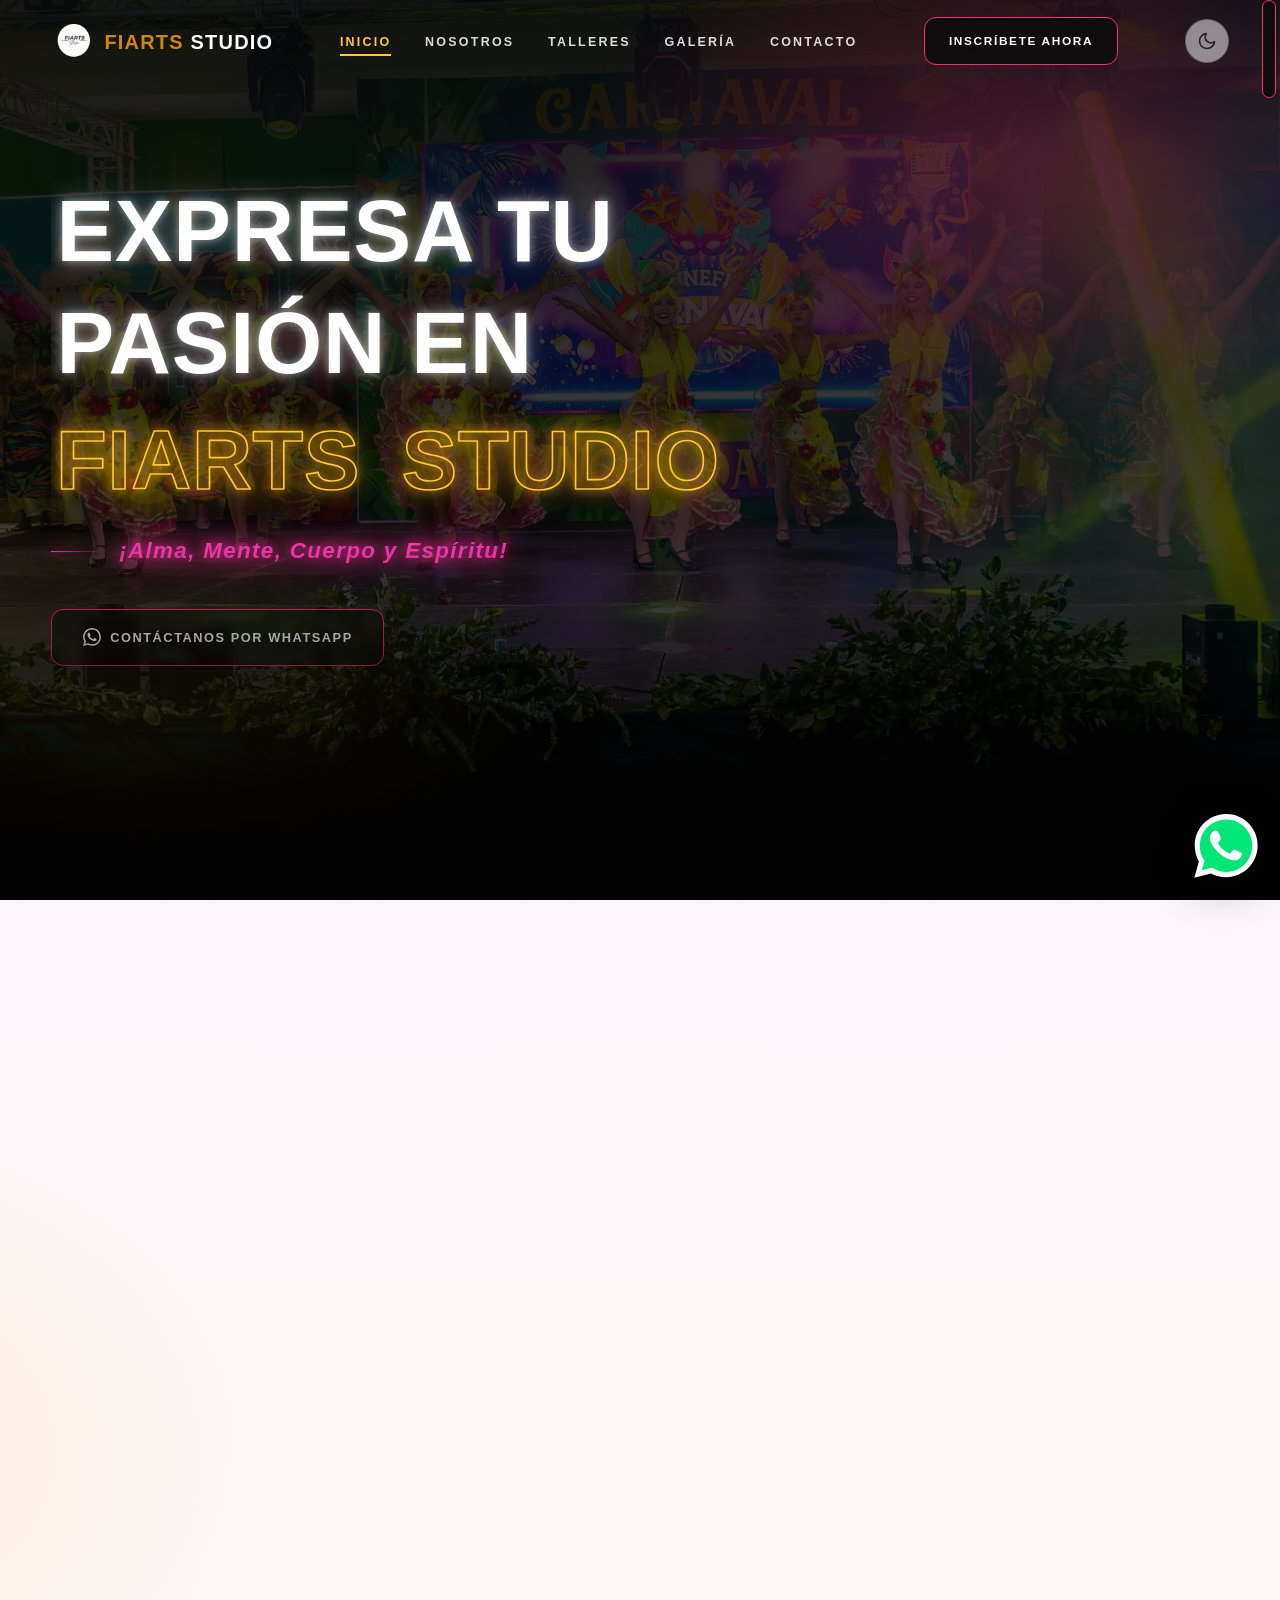
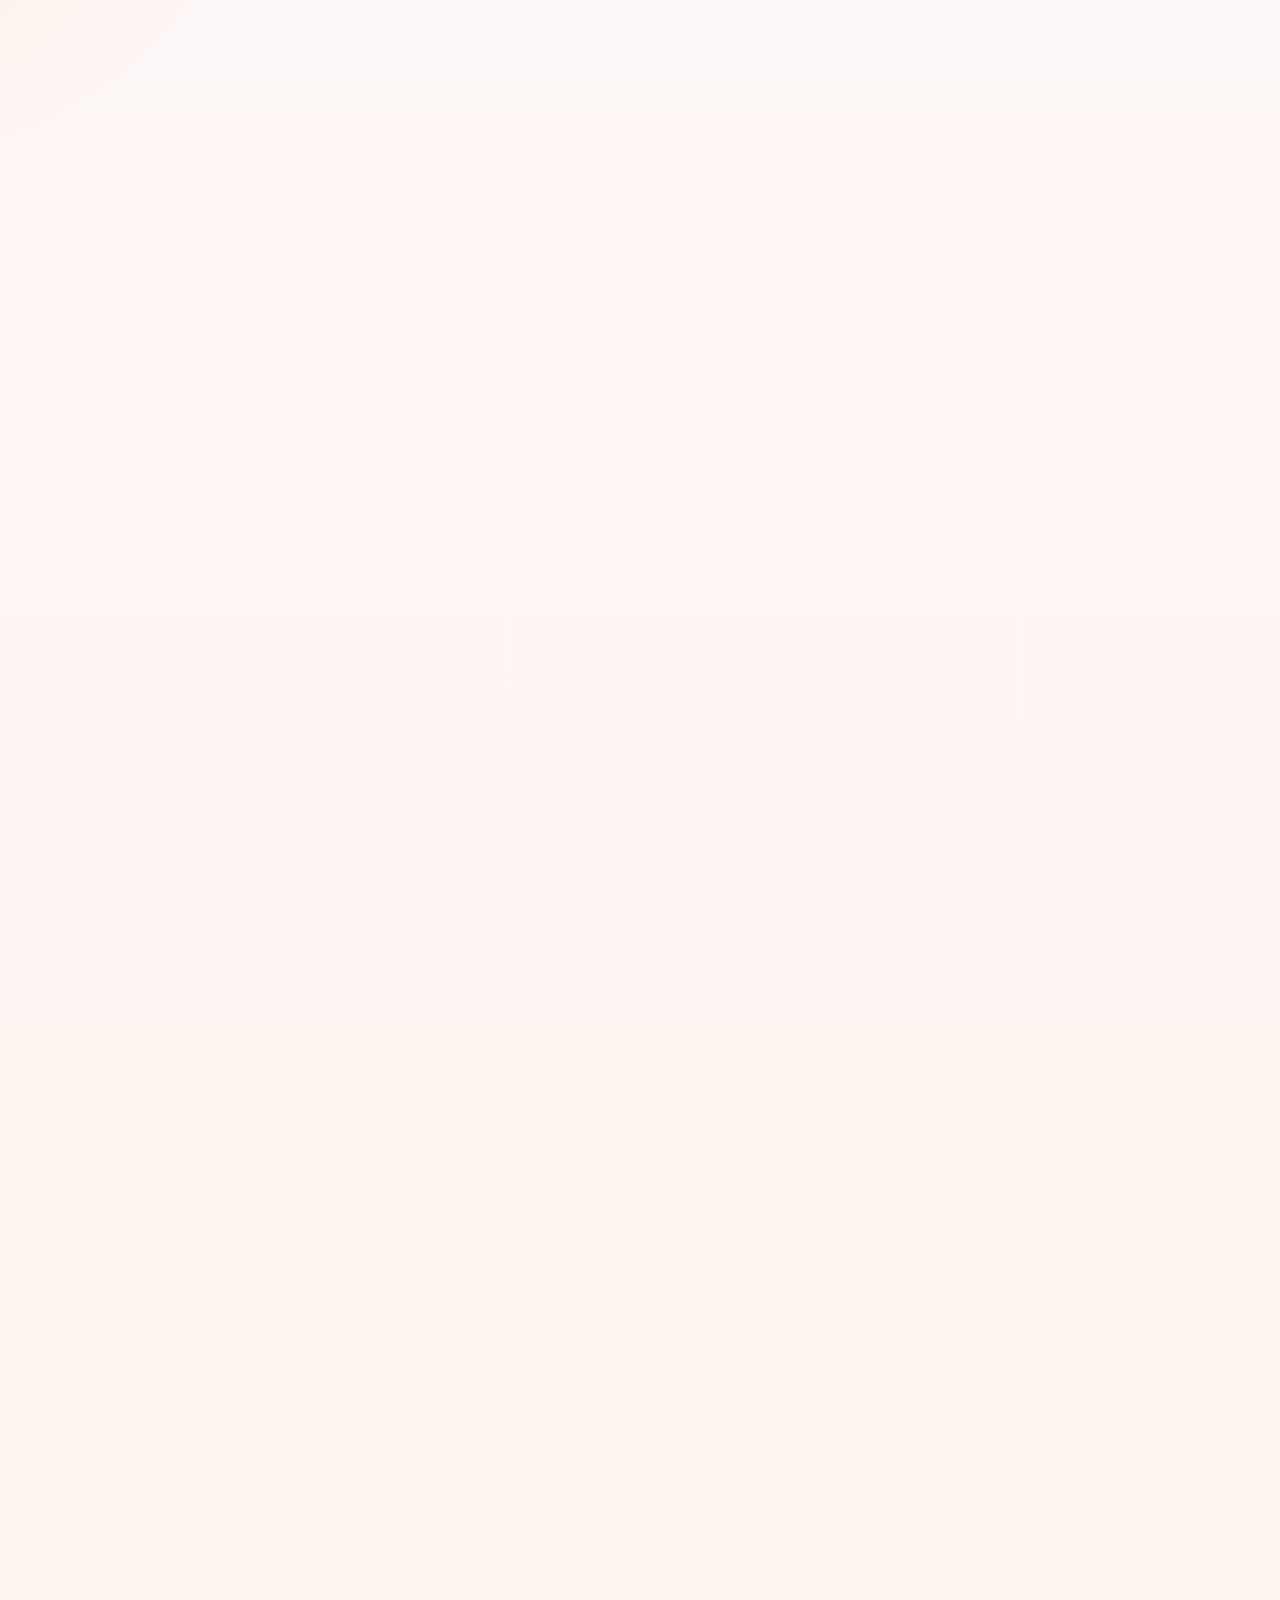
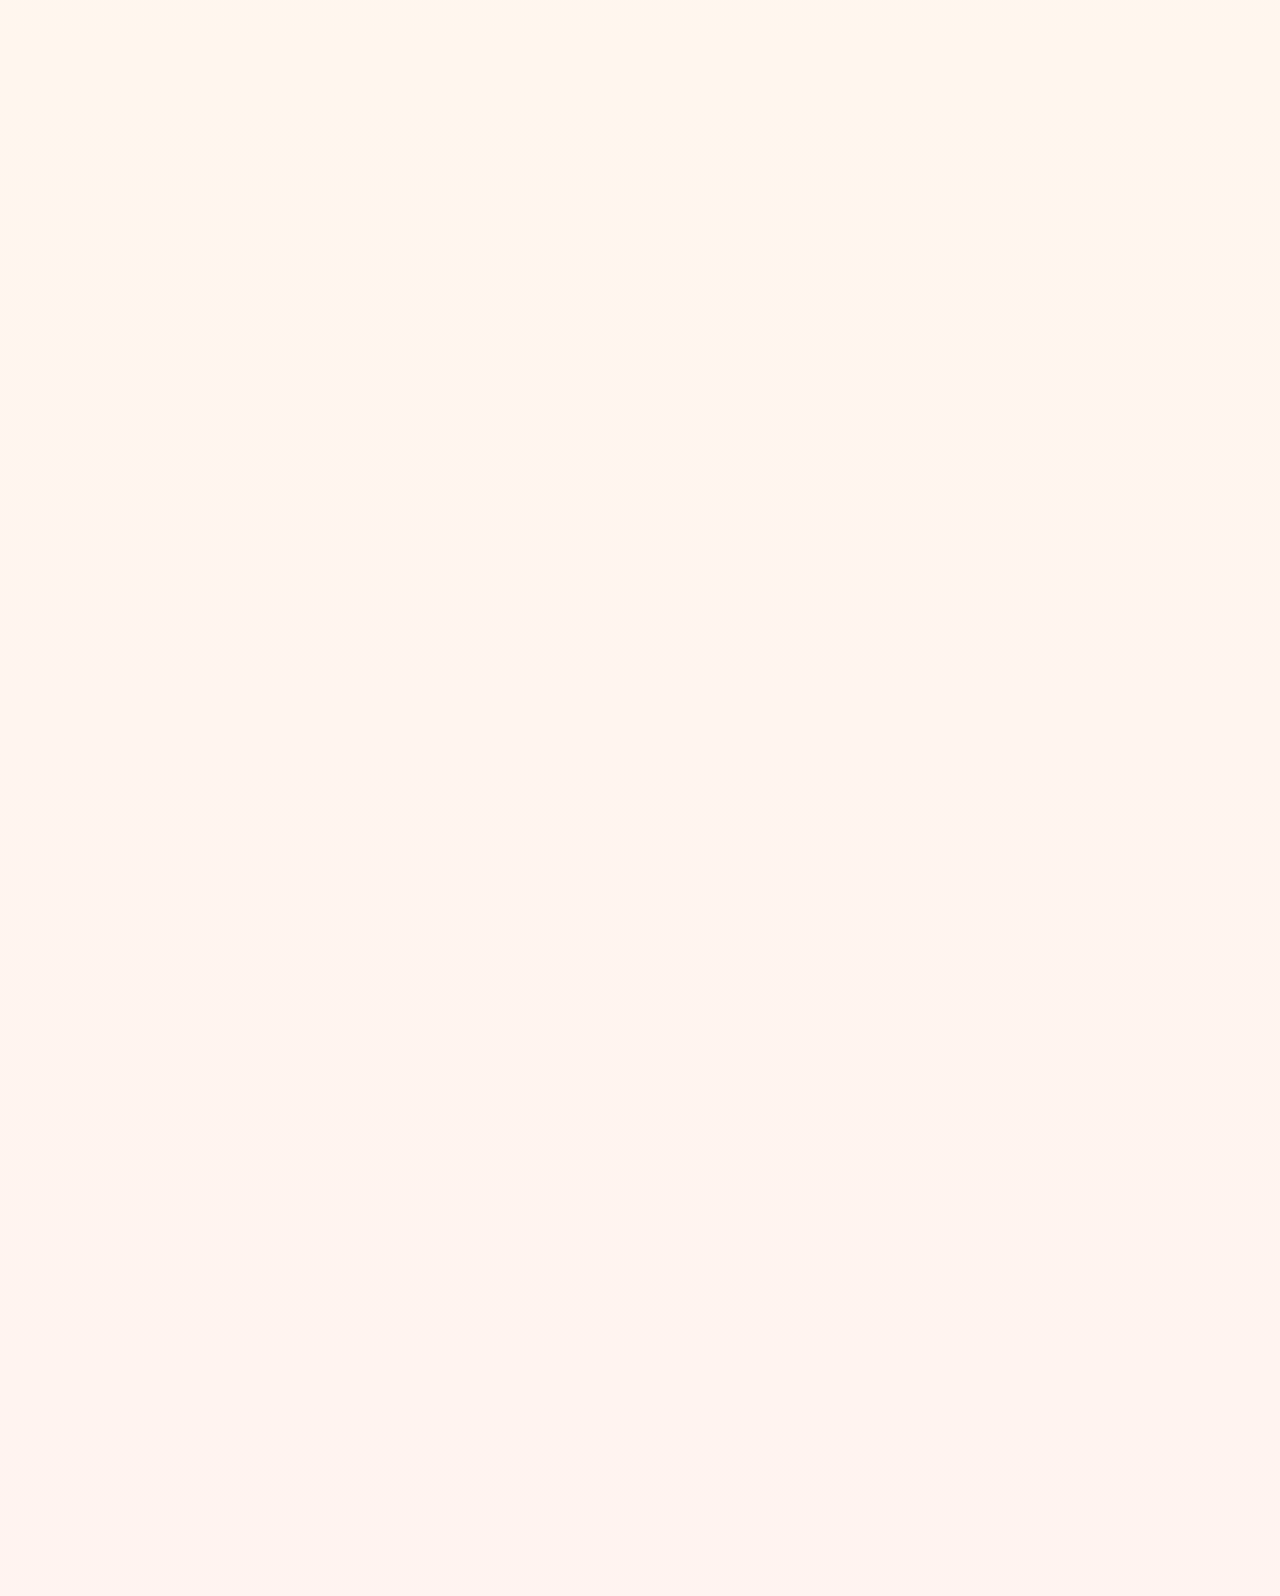
==== commit 91e74145: "local" ====
--- a/index.html
+++ b/index.html
@@ -195,19 +195,43 @@
 
       <div class="con-cards">
         <div class="con-card reveal">
-          <div class="con-ico"><svg viewBox="0 0 24 24" fill="none" stroke="currentColor" stroke-width="2"><path d="M20 10c0 6-8 12-8 12s-8-6-8-12a8 8 0 0116 0z"/><circle cx="12" cy="10" r="3"/></svg></div>
+          <div class="con-ico">📍</div>
           <div><h3>Ubicación</h3><p>Av. Bolívar, Edificio Rotary,<br>al lado de la Casa de la Cultura.<br>Maturín, estado Monagas.</p></div>
         </div>
         <div class="con-card reveal" style="--d:.1s">
-          <div class="con-ico"><svg viewBox="0 0 24 24" fill="none" stroke="currentColor" stroke-width="2"><path d="M22 16.9v3a2 2 0 01-2.2 2 19.8 19.8 0 01-8.6-3.1 19.5 19.5 0 01-6-6A19.8 19.8 0 012.1 4.2 2 2 0 014.1 2h3a2 2 0 012 1.7c.13.96.36 1.9.7 2.8a2 2 0 01-.45 2.1L8.1 9.9a16 16 0 006 6l1.3-1.25a2 2 0 012.1-.45c.9.34 1.84.57 2.8.7A2 2 0 0122 16.9z"/></svg></div>
+          <div class="con-ico">📞</div>
           <div><h3>Teléfono / WhatsApp</h3><p><a class="inline" href="tel:+584148975908">0414-897-5908</a><br><a class="inline" href="https://wa.me/584148975908?text=Hola,%20deseo%20informaci%C3%B3n%20sobre%20las%20clases%20de%20baile" target="_blank" rel="noopener">Escríbenos por WhatsApp →</a></p></div>
         </div>
         <div class="con-card reveal" style="--d:.2s">
-          <div class="con-ico"><svg viewBox="0 0 24 24" fill="none" stroke="currentColor" stroke-width="2"><rect x="2" y="2" width="20" height="20" rx="5"/><circle cx="12" cy="12" r="4.5"/><circle cx="17.5" cy="6.5" r="1.2" fill="currentColor" stroke="none"/></svg></div>
+          <div class="con-ico"><svg width="800px" height="800px" viewBox="0 0 32 32" fill="none" xmlns="http://www.w3.org/2000/svg"><rect x="2" y="2" width="28" height="28" rx="6" fill="url(#paint0_radial_87_7153)"/>
+<rect x="2" y="2" width="28" height="28" rx="6" fill="url(#paint1_radial_87_7153)"/>
+<rect x="2" y="2" width="28" height="28" rx="6" fill="url(#paint2_radial_87_7153)"/>
+<path d="M23 10.5C23 11.3284 22.3284 12 21.5 12C20.6716 12 20 11.3284 20 10.5C20 9.67157 20.6716 9 21.5 9C22.3284 9 23 9.67157 23 10.5Z" fill="white"/>
+<path fill-rule="evenodd" clip-rule="evenodd" d="M16 21C18.7614 21 21 18.7614 21 16C21 13.2386 18.7614 11 16 11C13.2386 11 11 13.2386 11 16C11 18.7614 13.2386 21 16 21ZM16 19C17.6569 19 19 17.6569 19 16C19 14.3431 17.6569 13 16 13C14.3431 13 13 14.3431 13 16C13 17.6569 14.3431 19 16 19Z" fill="white"/>
+<path fill-rule="evenodd" clip-rule="evenodd" d="M6 15.6C6 12.2397 6 10.5595 6.65396 9.27606C7.2292 8.14708 8.14708 7.2292 9.27606 6.65396C10.5595 6 12.2397 6 15.6 6H16.4C19.7603 6 21.4405 6 22.7239 6.65396C23.8529 7.2292 24.7708 8.14708 25.346 9.27606C26 10.5595 26 12.2397 26 15.6V16.4C26 19.7603 26 21.4405 25.346 22.7239C24.7708 23.8529 23.8529 24.7708 22.7239 25.346C21.4405 26 19.7603 26 16.4 26H15.6C12.2397 26 10.5595 26 9.27606 25.346C8.14708 24.7708 7.2292 23.8529 6.65396 22.7239C6 21.4405 6 19.7603 6 16.4V15.6ZM15.6 8H16.4C18.1132 8 19.2777 8.00156 20.1779 8.0751C21.0548 8.14674 21.5032 8.27659 21.816 8.43597C22.5686 8.81947 23.1805 9.43139 23.564 10.184C23.7234 10.4968 23.8533 10.9452 23.9249 11.8221C23.9984 12.7223 24 13.8868 24 15.6V16.4C24 18.1132 23.9984 19.2777 23.9249 20.1779C23.8533 21.0548 23.7234 21.5032 23.564 21.816C23.1805 22.5686 22.5686 23.1805 21.816 23.564C21.5032 23.7234 21.0548 23.8533 20.1779 23.9249C19.2777 23.9984 18.1132 24 16.4 24H15.6C13.8868 24 12.7223 23.9984 11.8221 23.9249C10.9452 23.8533 10.4968 23.7234 10.184 23.564C9.43139 23.1805 8.81947 22.5686 8.43597 21.816C8.27659 21.5032 8.14674 21.0548 8.0751 20.1779C8.00156 19.2777 8 18.1132 8 16.4V15.6C8 13.8868 8.00156 12.7223 8.0751 11.8221C8.14674 10.9452 8.27659 10.4968 8.43597 10.184C8.81947 9.43139 9.43139 8.81947 10.184 8.43597C10.4968 8.27659 10.9452 8.14674 11.8221 8.0751C12.7223 8.00156 13.8868 8 15.6 8Z" fill="white"/>
+<defs>
+<radialGradient id="paint0_radial_87_7153" cx="0" cy="0" r="1" gradientUnits="userSpaceOnUse" gradientTransform="translate(12 23) rotate(-55.3758) scale(25.5196)">
+<stop stop-color="#B13589"/>
+<stop offset="0.79309" stop-color="#C62F94"/>
+<stop offset="1" stop-color="#8A3AC8"/>
+</radialGradient>
+<radialGradient id="paint1_radial_87_7153" cx="0" cy="0" r="1" gradientUnits="userSpaceOnUse" gradientTransform="translate(11 31) rotate(-65.1363) scale(22.5942)">
+<stop stop-color="#E0E8B7"/>
+<stop offset="0.444662" stop-color="#FB8A2E"/>
+<stop offset="0.71474" stop-color="#E2425C"/>
+<stop offset="1" stop-color="#E2425C" stop-opacity="0"/>
+</radialGradient>
+<radialGradient id="paint2_radial_87_7153" cx="0" cy="0" r="1" gradientUnits="userSpaceOnUse" gradientTransform="translate(0.500002 3) rotate(-8.1301) scale(38.8909 8.31836)">
+<stop offset="0.156701" stop-color="#406ADC"/>
+<stop offset="0.467799" stop-color="#6A45BE"/>
+<stop offset="1" stop-color="#6A45BE" stop-opacity="0"/>
+</radialGradient>
+</defs>
+</svg></div>
           <div><h3>Instagram</h3><p><a class="inline" href="https://www.instagram.com/fiartsmonagas" target="_blank" rel="noopener">@fiartsmonagas</a> · <a class="inline" href="https://www.instagram.com/fiarts.studio" target="_blank" rel="noopener">@fiarts.studio</a><br>Síguenos y vive el día a día del estudio.</p></div>
         </div>
         <div class="con-card reveal" style="--d:.3s">
-          <div class="con-ico"><svg viewBox="0 0 24 24" fill="none" stroke="currentColor" stroke-width="2"><circle cx="12" cy="12" r="9"/><path d="M12 7v5l3 3"/></svg></div>
+          <div class="con-ico">🕒</div>
           <div><h3>Horario de atención</h3><p>Lunes a Sábado<br>Turnos de mañana y tarde.</p></div>
         </div>
       </div>
@@ -275,6 +299,11 @@
   <svg viewBox="-1.5 0 259 259" preserveAspectRatio="xMidYMid"><path d="M67.6631045,221.823373 L71.8484512,223.916047 C89.2873956,234.379413 108.819013,239.262318 128.350631,239.262318 L128.350631,239.262318 C189.735716,239.262318 239.959876,189.038158 239.959876,127.653073 C239.959876,98.3556467 228.101393,69.7557778 207.17466,48.8290445 C186.247927,27.9023111 158.345616,16.0438289 128.350631,16.0438289 C66.9655467,16.0438289 16.7413867,66.2679889 17.4389445,128.350631 C17.4389445,149.277365 23.7169645,169.50654 34.1803311,186.945485 L36.9705622,191.130831 L25.8096378,232.28674 L67.6631045,221.823373 Z" fill="#00E676"/><path d="M219.033142,37.66812 C195.316178,13.2535978 162.530962,0 129.048189,0 C57.8972956,0 0.697557778,57.8972956 1.39511556,128.350631 C1.39511556,150.67248 7.67313556,172.296771 18.1365022,191.828389 L0,258.096378 L67.6631045,240.657433 C86.4971645,251.1208 107.423898,256.003705 128.350631,256.003705 L128.350631,256.003705 C198.803967,256.003705 256.003705,198.106409 256.003705,127.653073 C256.003705,93.4727423 242.750107,61.3850845 219.033142,37.66812 Z M129.048189,234.379413 L129.048189,234.379413 C110.214129,234.379413 91.380069,229.496509 75.3362401,219.7307 L71.1508934,217.638027 L30.6925422,228.101393 L41.1559089,188.3406 L38.3656778,184.155253 C7.67313556,134.628651 22.3218489,69.05822 72.5460089,38.3656778 C122.770169,7.67313556 187.643042,22.3218489 218.335585,72.5460089 C249.028127,122.770169 234.379413,187.643042 184.155253,218.335585 C168.111425,228.798951 148.579807,234.379413 129.048189,234.379413 Z M190.433273,156.9505 L182.760138,153.462711 C182.760138,153.462711 171.599213,148.579807 164.623636,145.092018 C163.926078,145.092018 163.22852,144.39446 162.530962,144.39446 C160.438289,144.39446 159.043173,145.092018 157.648058,145.789576 L157.648058,145.789576 C157.648058,145.789576 156.9505,146.487133 147.184691,157.648058 C146.487133,159.043173 145.092018,159.740731 143.696902,159.740731 L142.999345,159.740731 C142.301787,159.740731 140.906671,159.043173 140.209113,158.345616 L136.721325,156.9505 L136.721325,156.9505 C129.048189,153.462711 122.072611,149.277365 116.492149,143.696902 C115.097033,142.301787 113.00436,140.906671 111.609245,139.511556 C106.72634,134.628651 101.843436,129.048189 98.3556467,122.770169 L97.658089,121.375053 C96.9605312,120.677496 96.9605312,119.979938 96.2629734,118.584822 C96.2629734,117.189707 96.2629734,115.794591 96.9605312,115.097033 C96.9605312,115.097033 99.7507623,111.609245 101.843436,109.516571 C103.238551,108.121456 103.936109,106.028782 105.331225,104.633667 C106.72634,102.540993 107.423898,99.7507623 106.72634,97.658089 C106.028782,94.1703001 97.658089,75.3362401 95.5654156,71.1508934 C94.1703001,69.05822 92.7751845,68.3606623 90.6825112,67.6631045 L88.5898378,67.6631045 C87.1947223,67.6631045 85.1020489,67.6631045 83.0093756,67.6631045 C81.6142601,67.6631045 80.2191445,68.3606623 78.8240289,68.3606623 L78.1264712,69.05822 C76.7313556,69.7557778 75.3362401,71.1508934 73.9411245,71.8484512 C72.5460089,73.2435667 71.8484512,74.6386823 70.4533356,76.0337978 C65.5704312,82.3118178 62.7802,89.9849534 62.7802,97.658089 L62.7802,97.658089 C62.7802,103.238551 64.1753156,108.819013 66.2679889,113.701918 L66.9655467,115.794591 C73.2435667,129.048189 81.6142601,140.906671 92.7751845,151.370038 L95.5654156,154.160269 C97.658089,156.252942 99.7507623,157.648058 101.145878,159.740731 C115.794591,172.296771 132.535978,181.365022 151.370038,186.247927 C153.462711,186.945485 156.252942,186.945485 158.345616,187.643042 L158.345616,187.643042 C160.438289,187.643042 163.22852,187.643042 165.321193,187.643042 C168.808982,187.643042 172.994329,186.247927 175.78456,184.852811 C177.877233,183.457696 179.272349,183.457696 180.667465,182.06258 L182.06258,180.667465 C183.457696,179.272349 184.852811,178.574791 186.247927,177.179676 C187.643042,175.78456 189.038158,174.389445 189.735716,172.994329 C191.130831,170.204098 191.828389,166.716309 192.525947,163.22852 C192.525947,161.833405 192.525947,159.740731 192.525947,158.345616 C192.525947,158.345616 191.828389,157.648058 190.433273,156.9505 Z" fill="#FFFFFF"/></svg>
 </a>
 
+<!-- Botón volver arriba -->
+<button class="to-top" id="toTop" aria-label="Volver al inicio">
+  <svg viewBox="0 0 24 24" fill="none" stroke="currentColor" stroke-width="2.4" stroke-linecap="round" stroke-linejoin="round"><path d="M12 19V5"/><path d="M5 12l7-7 7 7"/></svg>
+</button>
+
 <script src="js/main.js"></script>
 </body>
 </html>
--- a/css/style.css
+++ b/css/style.css
@@ -354,11 +354,19 @@
 .wa-float:hover{transform:scale(1.1)}
 .wa-float svg{width:100%;height:100%;filter:drop-shadow(0 10px 20px rgba(0,0,0,.35))}
 
+/* Botón volver arriba */
+.to-top{position:fixed;left:22px;bottom:22px;z-index:1200;width:56px;height:56px;display:grid;place-items:center;border:none;cursor:pointer;color:#171000;background:linear-gradient(135deg,var(--gold),var(--gold2));border-radius:50%;box-shadow:0 12px 26px -12px rgba(255,183,3,.75);opacity:0;visibility:hidden;transform:translateY(16px);transition:opacity .4s var(--ease),transform .4s var(--ease),visibility .4s var(--ease)}
+.to-top.show{opacity:1;visibility:visible;transform:translateY(0)}
+.to-top:hover{transform:translateY(-4px);box-shadow:0 20px 34px -14px rgba(255,183,3,.85)}
+.to-top svg{width:26px;height:26px}
+[data-theme="light"] .to-top{color:#fff}
+
 /* ============ MÓVIL: nitidez y centrado ============ */
 @media(max-width:619px){
   body::after{animation:none;opacity:.16}
   #scrollIndicator{display:none}
   .wa-float{width:46px;height:46px;right:16px;bottom:16px}
+  .to-top{width:46px;height:46px;left:16px;bottom:16px}
   .hero-content,.about,.talleres,.galeria,.cta{text-align:center}
   .hero-slogan{justify-content:center}
   .hero-slogan::after{display:block;transform:scaleX(-1)}
@@ -461,7 +469,9 @@
 
 /* Hero → resto de la página: degradado acorde al tema claro */
 [data-theme="light"] .about{padding-top:clamp(8rem,16vw,10.5rem)}
-[data-theme="light"] .hero::after{display:block;height:110px;background:linear-gradient(to top,#FBF7FF 0%,rgba(251,247,255,.55) 55%,transparent 100%)}
+[data-theme="light"] .hero::after{display:block;height:380px;background:linear-gradient(to top,rgba(0,0,0,1) 0%,rgba(0,0,0,.9) 16%,rgba(0,0,0,.66) 42%,rgba(0,0,0,.34) 70%,transparent 100%)}
+[data-theme="light"] .about::before{height:clamp(5rem,8vw,7rem);background:linear-gradient(to bottom,rgba(0,0,0,1) 0%,rgba(0,0,0,.9) 35%,rgba(0,0,0,.55) 68%,transparent 100%)}
+@media(max-width:619px){[data-theme="light"] .hero::after{height:220px;background:linear-gradient(to top,rgba(0,0,0,.98) 0%,rgba(0,0,0,.8) 22%,rgba(0,0,0,.4) 55%,transparent 100%)}}
 
 
 
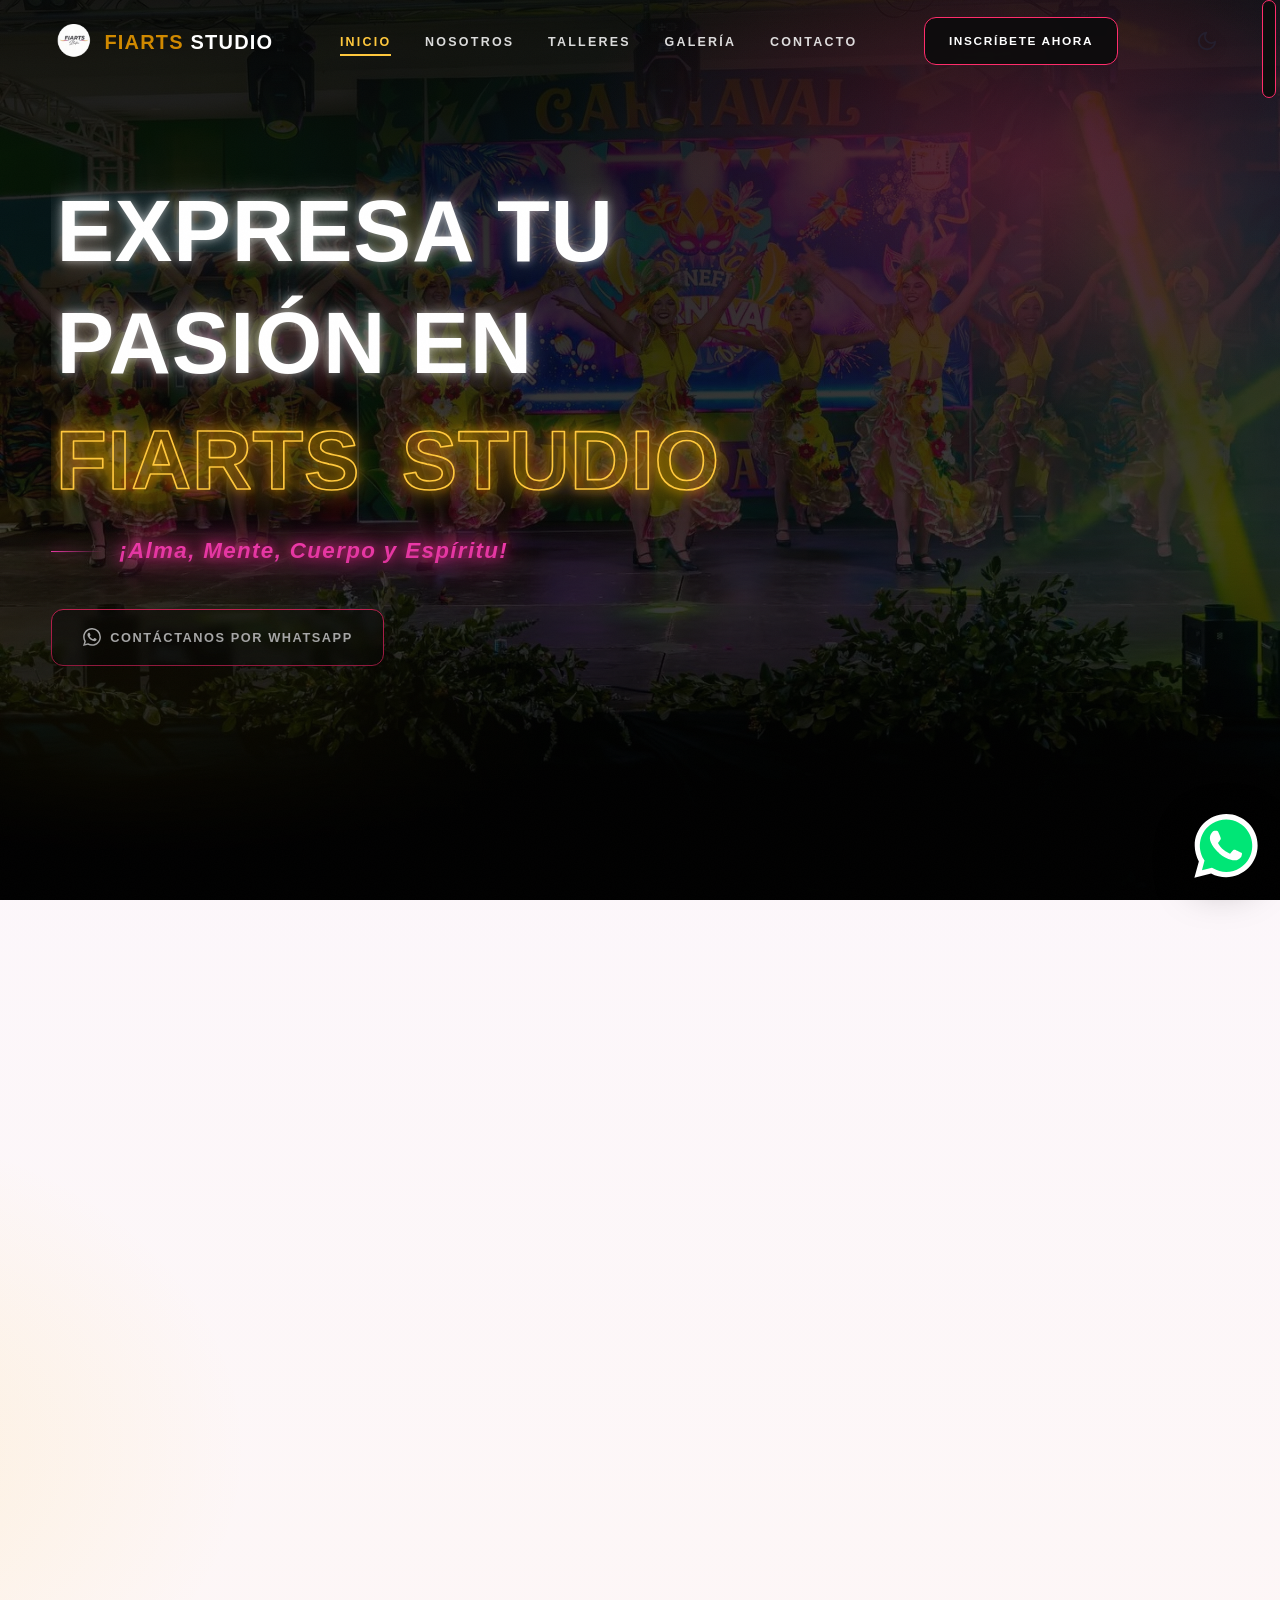
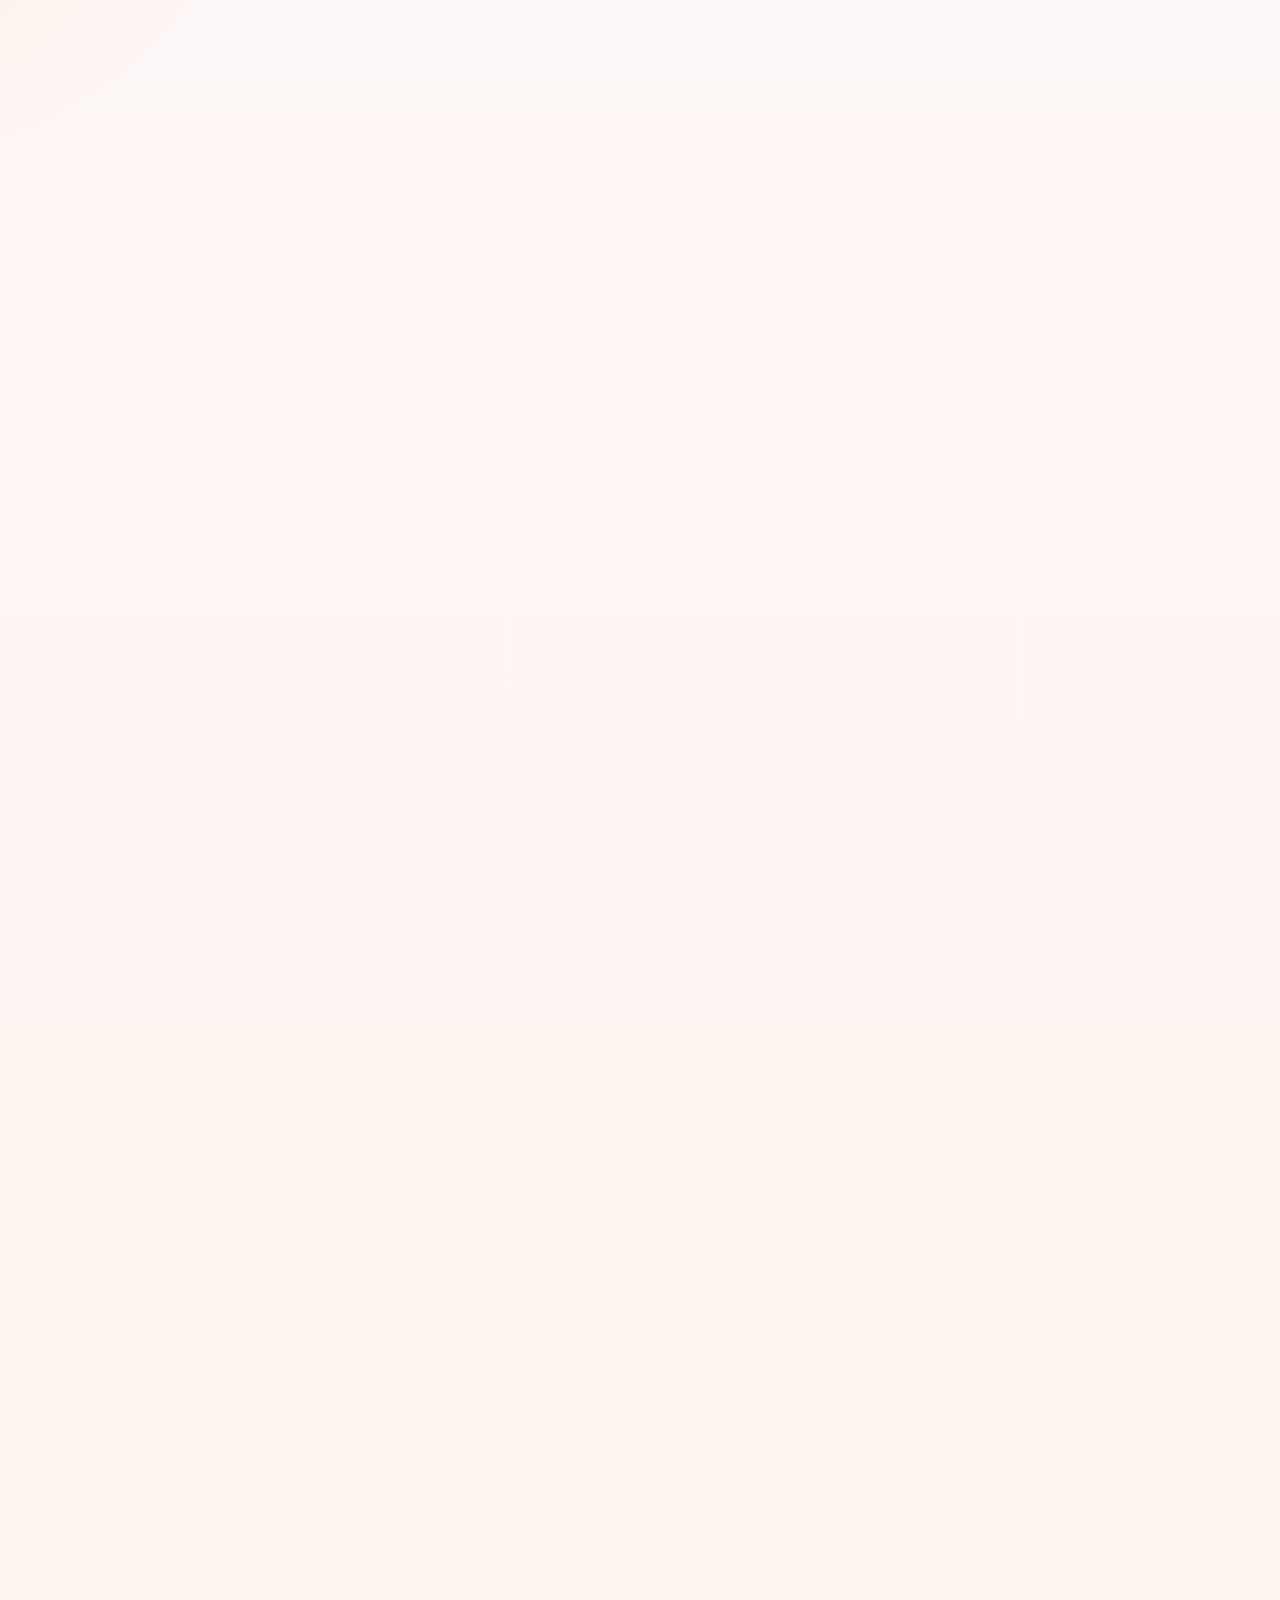
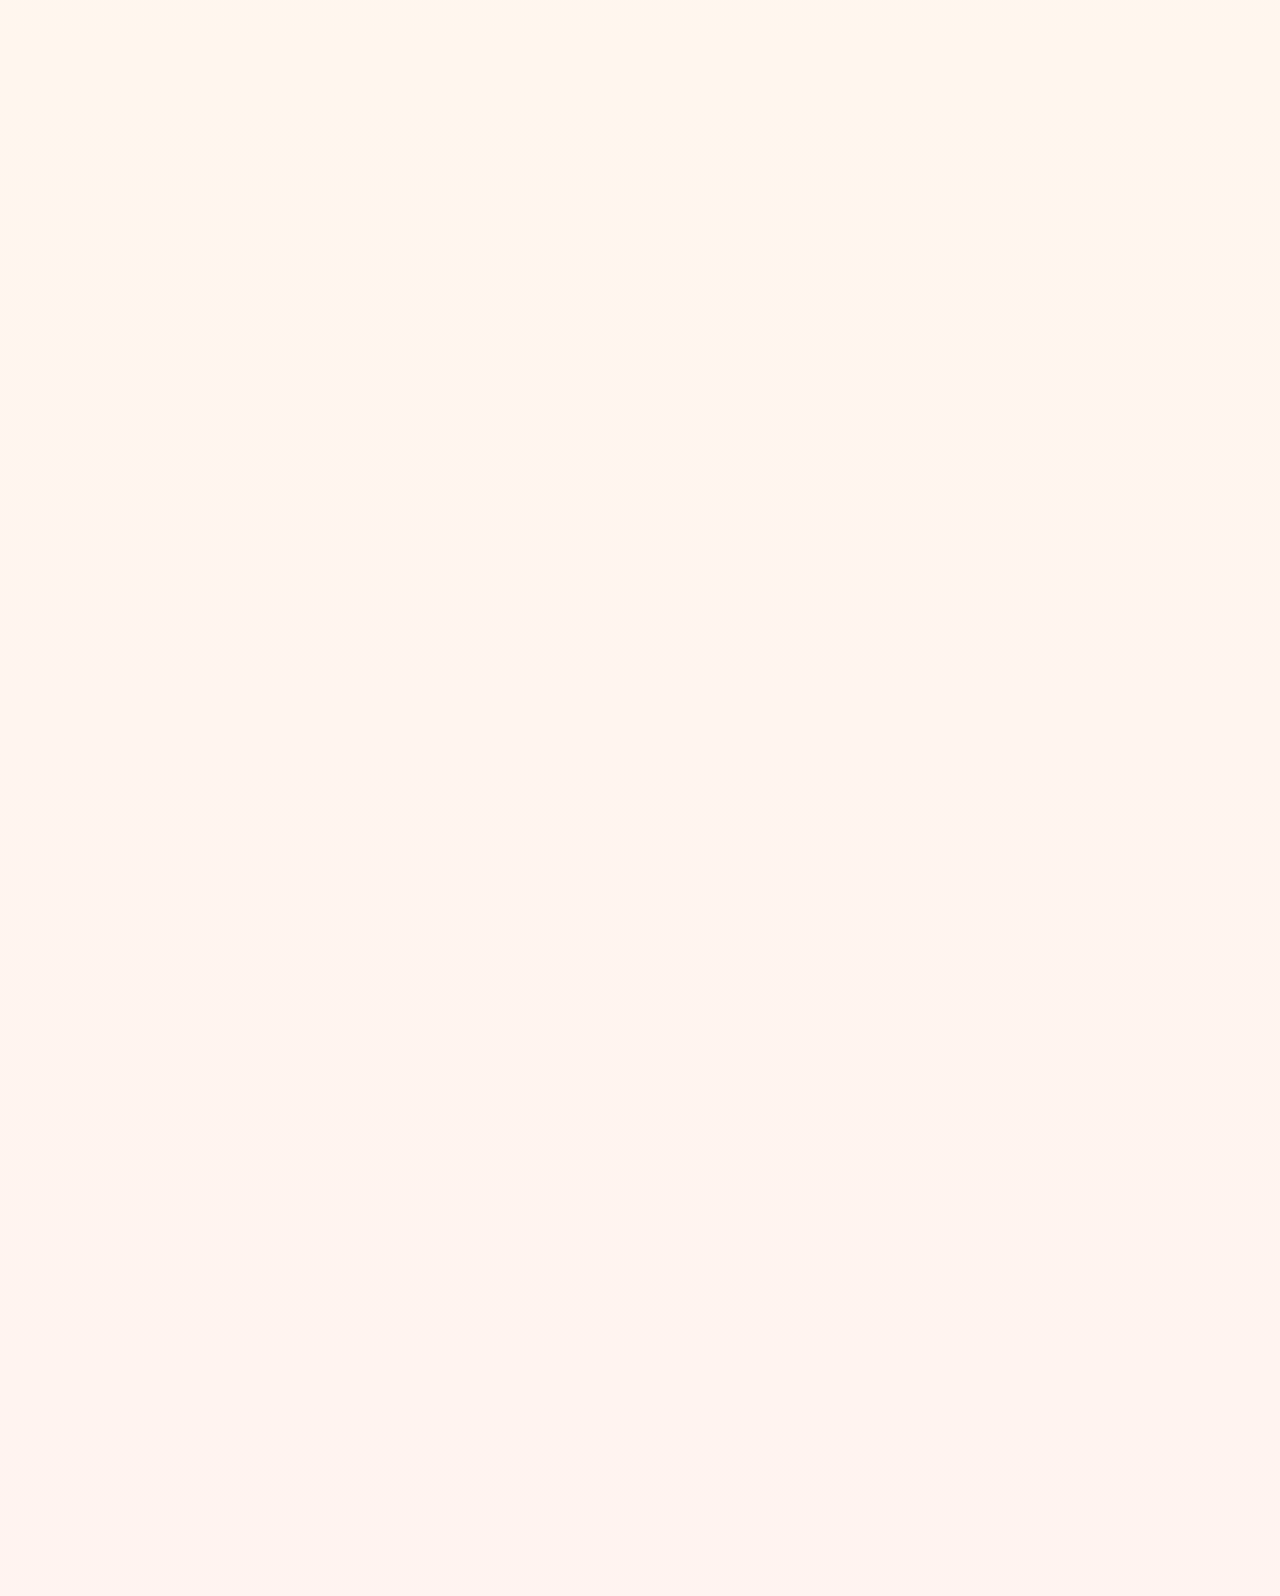
==== commit 621c3e24: "Ajustes de UI: boton volver arriba estilo hero, titulo de contacto centrado en movil, menu movil, ga" ====
--- a/index.html
+++ b/index.html
@@ -62,12 +62,7 @@
   <a class="mlink" href="#talleres">Talleres</a>
   <a class="mlink" href="#galeria">Galería</a>
   <a class="mlink" href="#contacto">Contacto</a>
-  <a href="#contacto" class="btn btn-gold" style="justify-content:center">Inscríbete Ahora</a>
-  <button class="theme-toggle theme-toggle-mobile" id="themeToggleM" aria-label="Cambiar entre modo claro y oscuro">
-    <svg class="icon-sun" viewBox="0 0 24 24" fill="none" stroke="currentColor" stroke-width="2" stroke-linecap="round"><circle cx="12" cy="12" r="4.5"/><path d="M12 2v2.5M12 19.5V22M2 12h2.5M19.5 12H22M4.9 4.9l1.8 1.8M17.3 17.3l1.8 1.8M19.1 4.9l-1.8 1.8M6.7 17.3l-1.8 1.8"/></svg>
-    <svg class="icon-moon" viewBox="0 0 24 24" fill="none" stroke="currentColor" stroke-width="2" stroke-linecap="round" stroke-linejoin="round"><path d="M21 12.8A9 9 0 1 1 11.2 3a7 7 0 0 0 9.8 9.8z"/></svg>
-    <span id="themeLabelM">Modo claro</span>
-  </button>
+  <a href="#contacto" class="btn btn-pink-line" style="justify-content:center">Inscríbete Ahora</a>
 </nav>
 
 <main>
@@ -190,7 +185,7 @@
     </div>
     <div class="con-grid">
       <div class="con-map reveal">
-        <iframe src="https://www.google.com/maps?q=Avenida%20Bol%C3%ADvar%2C%20Matur%C3%ADn%206201%2C%20Monagas%2C%20Venezuela&z=15&output=embed" loading="lazy" decoding="async" referrerpolicy="no-referrer-when-downgrade" title="Ubicación de FIARTS Studio en Maturín, Monagas" allowfullscreen></iframe>
+        <iframe src="https://www.google.com/maps?q=9.7446463,-63.1682924&z=17&output=embed" loading="lazy" decoding="async" referrerpolicy="no-referrer-when-downgrade" title="Ubicación de FIARTS Studio en Maturín, Monagas" allowfullscreen></iframe>
       </div>
 
       <div class="con-cards">
@@ -203,31 +198,7 @@
           <div><h3>Teléfono / WhatsApp</h3><p><a class="inline" href="tel:+584148975908">0414-897-5908</a><br><a class="inline" href="https://wa.me/584148975908?text=Hola,%20deseo%20informaci%C3%B3n%20sobre%20las%20clases%20de%20baile" target="_blank" rel="noopener">Escríbenos por WhatsApp →</a></p></div>
         </div>
         <div class="con-card reveal" style="--d:.2s">
-          <div class="con-ico"><svg width="800px" height="800px" viewBox="0 0 32 32" fill="none" xmlns="http://www.w3.org/2000/svg"><rect x="2" y="2" width="28" height="28" rx="6" fill="url(#paint0_radial_87_7153)"/>
-<rect x="2" y="2" width="28" height="28" rx="6" fill="url(#paint1_radial_87_7153)"/>
-<rect x="2" y="2" width="28" height="28" rx="6" fill="url(#paint2_radial_87_7153)"/>
-<path d="M23 10.5C23 11.3284 22.3284 12 21.5 12C20.6716 12 20 11.3284 20 10.5C20 9.67157 20.6716 9 21.5 9C22.3284 9 23 9.67157 23 10.5Z" fill="white"/>
-<path fill-rule="evenodd" clip-rule="evenodd" d="M16 21C18.7614 21 21 18.7614 21 16C21 13.2386 18.7614 11 16 11C13.2386 11 11 13.2386 11 16C11 18.7614 13.2386 21 16 21ZM16 19C17.6569 19 19 17.6569 19 16C19 14.3431 17.6569 13 16 13C14.3431 13 13 14.3431 13 16C13 17.6569 14.3431 19 16 19Z" fill="white"/>
-<path fill-rule="evenodd" clip-rule="evenodd" d="M6 15.6C6 12.2397 6 10.5595 6.65396 9.27606C7.2292 8.14708 8.14708 7.2292 9.27606 6.65396C10.5595 6 12.2397 6 15.6 6H16.4C19.7603 6 21.4405 6 22.7239 6.65396C23.8529 7.2292 24.7708 8.14708 25.346 9.27606C26 10.5595 26 12.2397 26 15.6V16.4C26 19.7603 26 21.4405 25.346 22.7239C24.7708 23.8529 23.8529 24.7708 22.7239 25.346C21.4405 26 19.7603 26 16.4 26H15.6C12.2397 26 10.5595 26 9.27606 25.346C8.14708 24.7708 7.2292 23.8529 6.65396 22.7239C6 21.4405 6 19.7603 6 16.4V15.6ZM15.6 8H16.4C18.1132 8 19.2777 8.00156 20.1779 8.0751C21.0548 8.14674 21.5032 8.27659 21.816 8.43597C22.5686 8.81947 23.1805 9.43139 23.564 10.184C23.7234 10.4968 23.8533 10.9452 23.9249 11.8221C23.9984 12.7223 24 13.8868 24 15.6V16.4C24 18.1132 23.9984 19.2777 23.9249 20.1779C23.8533 21.0548 23.7234 21.5032 23.564 21.816C23.1805 22.5686 22.5686 23.1805 21.816 23.564C21.5032 23.7234 21.0548 23.8533 20.1779 23.9249C19.2777 23.9984 18.1132 24 16.4 24H15.6C13.8868 24 12.7223 23.9984 11.8221 23.9249C10.9452 23.8533 10.4968 23.7234 10.184 23.564C9.43139 23.1805 8.81947 22.5686 8.43597 21.816C8.27659 21.5032 8.14674 21.0548 8.0751 20.1779C8.00156 19.2777 8 18.1132 8 16.4V15.6C8 13.8868 8.00156 12.7223 8.0751 11.8221C8.14674 10.9452 8.27659 10.4968 8.43597 10.184C8.81947 9.43139 9.43139 8.81947 10.184 8.43597C10.4968 8.27659 10.9452 8.14674 11.8221 8.0751C12.7223 8.00156 13.8868 8 15.6 8Z" fill="white"/>
-<defs>
-<radialGradient id="paint0_radial_87_7153" cx="0" cy="0" r="1" gradientUnits="userSpaceOnUse" gradientTransform="translate(12 23) rotate(-55.3758) scale(25.5196)">
-<stop stop-color="#B13589"/>
-<stop offset="0.79309" stop-color="#C62F94"/>
-<stop offset="1" stop-color="#8A3AC8"/>
-</radialGradient>
-<radialGradient id="paint1_radial_87_7153" cx="0" cy="0" r="1" gradientUnits="userSpaceOnUse" gradientTransform="translate(11 31) rotate(-65.1363) scale(22.5942)">
-<stop stop-color="#E0E8B7"/>
-<stop offset="0.444662" stop-color="#FB8A2E"/>
-<stop offset="0.71474" stop-color="#E2425C"/>
-<stop offset="1" stop-color="#E2425C" stop-opacity="0"/>
-</radialGradient>
-<radialGradient id="paint2_radial_87_7153" cx="0" cy="0" r="1" gradientUnits="userSpaceOnUse" gradientTransform="translate(0.500002 3) rotate(-8.1301) scale(38.8909 8.31836)">
-<stop offset="0.156701" stop-color="#406ADC"/>
-<stop offset="0.467799" stop-color="#6A45BE"/>
-<stop offset="1" stop-color="#6A45BE" stop-opacity="0"/>
-</radialGradient>
-</defs>
-</svg></div>
+          <div class="con-ico"><svg viewBox="0 0 32 32" fill="none" xmlns="http://www.w3.org/2000/svg"><rect x="2" y="2" width="28" height="28" rx="6" fill="url(#paint0_radial_87_7153)"/><rect x="2" y="2" width="28" height="28" rx="6" fill="url(#paint1_radial_87_7153)"/><rect x="2" y="2" width="28" height="28" rx="6" fill="url(#paint2_radial_87_7153)"/><path d="M23 10.5C23 11.3284 22.3284 12 21.5 12C20.6716 12 20 11.3284 20 10.5C20 9.67157 20.6716 9 21.5 9C22.3284 9 23 9.67157 23 10.5Z" fill="white"/><path fill-rule="evenodd" clip-rule="evenodd" d="M16 21C18.7614 21 21 18.7614 21 16C21 13.2386 18.7614 11 16 11C13.2386 11 11 13.2386 11 16C11 18.7614 13.2386 21 16 21ZM16 19C17.6569 19 19 17.6569 19 16C19 14.3431 17.6569 13 16 13C14.3431 13 13 14.3431 13 16C13 17.6569 14.3431 19 16 19Z" fill="white"/><path fill-rule="evenodd" clip-rule="evenodd" d="M6 15.6C6 12.2397 6 10.5595 6.65396 9.27606C7.2292 8.14708 8.14708 7.2292 9.27606 6.65396C10.5595 6 12.2397 6 15.6 6H16.4C19.7603 6 21.4405 6 22.7239 6.65396C23.8529 7.2292 24.7708 8.14708 25.346 9.27606C26 10.5595 26 12.2397 26 15.6V16.4C26 19.7603 26 21.4405 25.346 22.7239C24.7708 23.8529 23.8529 24.7708 22.7239 25.346C21.4405 26 19.7603 26 16.4 26H15.6C12.2397 26 10.5595 26 9.27606 25.346C8.14708 24.7708 7.2292 23.8529 6.65396 22.7239C6 21.4405 6 19.7603 6 16.4V15.6ZM15.6 8H16.4C18.1132 8 19.2777 8.00156 20.1779 8.0751C21.0548 8.14674 21.5032 8.27659 21.816 8.43597C22.5686 8.81947 23.1805 9.43139 23.564 10.184C23.7234 10.4968 23.8533 10.9452 23.9249 11.8221C23.9984 12.7223 24 13.8868 24 15.6V16.4C24 18.1132 23.9984 19.2777 23.9249 20.1779C23.8533 21.0548 23.7234 21.5032 23.564 21.816C23.1805 22.5686 22.5686 23.1805 21.816 23.564C21.5032 23.7234 21.0548 23.8533 20.1779 23.9249C19.2777 23.9984 18.1132 24 16.4 24H15.6C13.8868 24 12.7223 23.9984 11.8221 23.9249C10.9452 23.8533 10.4968 23.7234 10.184 23.564C9.43139 23.1805 8.81947 22.5686 8.43597 21.816C8.27659 21.5032 8.14674 21.0548 8.0751 20.1779C8.00156 19.2777 8 18.1132 8 16.4V15.6C8 13.8868 8.00156 12.7223 8.0751 11.8221C8.14674 10.9452 8.27659 10.4968 8.43597 10.184C8.81947 9.43139 9.43139 8.81947 10.184 8.43597C10.4968 8.27659 10.9452 8.14674 11.8221 8.0751C12.7223 8.00156 13.8868 8 15.6 8Z" fill="white"/><defs><radialGradient id="paint0_radial_87_7153" cx="0" cy="0" r="1" gradientUnits="userSpaceOnUse" gradientTransform="translate(12 23) rotate(-55.3758) scale(25.5196)"><stop stop-color="#B13589"/><stop offset="0.79309" stop-color="#C62F94"/><stop offset="1" stop-color="#8A3AC8"/></radialGradient><radialGradient id="paint1_radial_87_7153" cx="0" cy="0" r="1" gradientUnits="userSpaceOnUse" gradientTransform="translate(11 31) rotate(-65.1363) scale(22.5942)"><stop stop-color="#E0E8B7"/><stop offset="0.444662" stop-color="#FB8A2E"/><stop offset="0.71474" stop-color="#E2425C"/><stop offset="1" stop-color="#E2425C" stop-opacity="0"/></radialGradient><radialGradient id="paint2_radial_87_7153" cx="0" cy="0" r="1" gradientUnits="userSpaceOnUse" gradientTransform="translate(0.500002 3) rotate(-8.1301) scale(38.8909 8.31836)"><stop offset="0.156701" stop-color="#406ADC"/><stop offset="0.467799" stop-color="#6A45BE"/><stop offset="1" stop-color="#6A45BE" stop-opacity="0"/></radialGradient></defs></svg></div>
           <div><h3>Instagram</h3><p><a class="inline" href="https://www.instagram.com/fiartsmonagas" target="_blank" rel="noopener">@fiartsmonagas</a> · <a class="inline" href="https://www.instagram.com/fiarts.studio" target="_blank" rel="noopener">@fiarts.studio</a><br>Síguenos y vive el día a día del estudio.</p></div>
         </div>
         <div class="con-card reveal" style="--d:.3s">
@@ -265,19 +236,16 @@
       <div>
         <p class="foot-title">Síguenos</p>
         <div class="foot-social">
-          <a href="https://www.instagram.com/fiartsmonagas" target="_blank" rel="noopener" aria-label="Instagram FIARTS">
-            <svg viewBox="0 0 24 24" fill="none" stroke="currentColor" stroke-width="2"><rect x="2" y="2" width="20" height="20" rx="5"/><circle cx="12" cy="12" r="4.5"/><circle cx="17.5" cy="6.5" r="1.2" fill="currentColor" stroke="none"/></svg>
-          </a>
           <a href="https://www.instagram.com/fiarts.studio" target="_blank" rel="noopener" aria-label="Instagram FIARTS Studio">
             <svg viewBox="0 0 24 24" fill="none" stroke="currentColor" stroke-width="2"><rect x="2" y="2" width="20" height="20" rx="5"/><circle cx="12" cy="12" r="4.5"/><circle cx="17.5" cy="6.5" r="1.2" fill="currentColor" stroke="none"/></svg>
           </a>
           <a href="https://wa.me/584148975908?text=Hola,%20deseo%20informaci%C3%B3n%20sobre%20las%20clases%20de%20baile" target="_blank" rel="noopener" aria-label="WhatsApp FIARTS">
             <svg viewBox="0 0 24 24" fill="currentColor"><path d="M17.472 14.382c-.297-.149-1.758-.867-2.03-.967-.273-.099-.471-.148-.67.15-.197.297-.767.966-.94 1.164-.173.199-.347.223-.644.075-.297-.15-1.255-.463-2.39-1.475-.883-.788-1.48-1.761-1.653-2.059-.173-.297-.018-.458.13-.606.134-.133.297-.347.446-.52.149-.174.198-.298.297-.497.1-.198.05-.371-.025-.52-.075-.149-.669-1.612-.916-2.207-.242-.579-.487-.5-.669-.51-.173-.008-.371-.01-.57-.01-.198 0-.52.074-.792.372-.272.297-1.04 1.016-1.04 2.479 0 1.462 1.065 2.875 1.213 3.074.149.198 2.096 3.2 5.077 4.487.709.306 1.262.489 1.694.625.712.227 1.36.195 1.871.118.571-.085 1.758-.719 2.006-1.413.248-.694.248-1.289.173-1.413-.074-.124-.272-.198-.57-.347m-5.421 7.403h-.004a9.87 9.87 0 01-5.031-1.378l-.361-.214-3.741.982.998-3.648-.235-.374a9.86 9.86 0 01-1.51-5.26c.001-5.45 4.436-9.884 9.888-9.884 2.64 0 5.122 1.03 6.988 2.898a9.825 9.825 0 012.893 6.994c-.003 5.45-4.437 9.884-9.885 9.884m8.413-18.297A11.815 11.815 0 0012.05 0C5.495 0 .16 5.335.157 11.892c0 2.096.547 4.142 1.588 5.945L.057 24l6.305-1.654a11.882 11.882 0 005.683 1.448h.005c6.554 0 11.89-5.335 11.893-11.893a11.821 11.821 0 00-3.48-8.413z"/></svg>
           </a>
-          <a href="tel:+584148975908" aria-label="Llamar a FIARTS">
-            <svg viewBox="0 0 24 24" fill="none" stroke="currentColor" stroke-width="2"><path d="M22 16.9v3a2 2 0 01-2.2 2 19.8 19.8 0 01-8.6-3.1 19.5 19.5 0 01-6-6A19.8 19.8 0 012.1 4.2 2 2 0 014.1 2h3a2 2 0 012 1.7c.13.96.36 1.9.7 2.8a2 2 0 01-.45 2.1L8.1 9.9a16 16 0 006 6l1.3-1.25a2 2 0 012.1-.45c.9.34 1.84.57 2.8.7A2 2 0 0122 16.9z"/></svg>
-          </a>
-        </div>
+          <a href="https://www.tiktok.com/@fiartsmonagasss" target="_blank" rel="noopener" aria-label="TikTok FIARTS">
+            <svg viewBox="0 0 24 24" fill="currentColor"><path d="M19.59 6.69a4.83 4.83 0 01-3.77-4.25V2h-3.45v13.67a2.89 2.89 0 01-5.2 1.74 2.89 2.89 0 012.31-4.64c.3 0 .59.05.87.13V9.4a6.33 6.33 0 00-5.4 10.7 6.33 6.33 0 0010.86-4.43V7.86a8.16 8.16 0 004.77 1.52v-3.4a4.85 4.85 0 01-.99-.29z"/></svg>
+          </a>
+        </div>
       </div>
     </div>
     <div class="foot-bottom">
--- a/css/style.css
+++ b/css/style.css
@@ -93,14 +93,15 @@
 body.menu-open .hamburger span:nth-child(1){transform:translateY(7px) rotate(45deg)}
 body.menu-open .hamburger span:nth-child(2){opacity:0}
 body.menu-open .hamburger span:nth-child(3){transform:translateY(-7px) rotate(-45deg)}
-.mobile-menu{position:fixed;top:0;right:-100%;width:min(360px,86vw);height:100dvh;background:linear-gradient(180deg,#11111A,#0B0B12);border-left:1px solid rgba(255,255,255,.09);z-index:1050;padding:96px 2.4rem 2.4rem;display:flex;flex-direction:column;gap:1.4rem;transition:right .5s var(--ease);box-shadow:-20px 0 60px rgba(0,0,0,.6)}
+.mobile-menu{position:fixed;top:0;right:-100%;width:min(340px,82vw);height:100dvh;background:linear-gradient(180deg,#11111A,#0B0B12);border-left:1px solid rgba(255,255,255,.09);z-index:1050;padding:84px 1.8rem 1.8rem;display:flex;flex-direction:column;gap:0;transition:right .5s var(--ease);box-shadow:-20px 0 60px rgba(0,0,0,.6)}
 body.menu-open .mobile-menu{right:0}
-.m-close{position:absolute;top:22px;right:22px;width:44px;height:44px;border-radius:50%;border:1px solid rgba(255,255,255,.28);background:rgba(255,255,255,.07);color:#fff;font-size:1.15rem;display:grid;place-items:center;transition:background .3s,color .3s,transform .3s}
-.m-close:hover{background:var(--pink);color:#fff;transform:rotate(90deg)}
-.mobile-menu a.mlink{font-family:var(--fd);font-weight:800;font-size:1.15rem;letter-spacing:.14em;text-transform:uppercase;color:#ECE9F4;border-bottom:1px solid var(--line);padding-bottom:.9rem;transition:color .3s,padding-left .3s}
-.mobile-menu a.mlink:hover{color:var(--gold-deep);padding-left:.5rem}
-.menu-backdrop{position:fixed;inset:0;background:rgba(4,4,10,.6);backdrop-filter:blur(2px);opacity:0;pointer-events:none;transition:opacity .4s;z-index:1040}
+.m-close{position:absolute;top:18px;right:18px;width:38px;height:38px;border-radius:50%;border:none;background:transparent;color:#fff;font-size:1.4rem;display:grid;place-items:center;transition:color .3s,transform .3s}
+.m-close:hover{color:var(--pink);transform:rotate(90deg)}
+.menu-backdrop{position:fixed;inset:0;background:rgba(4,4,10,.65);backdrop-filter:blur(4px);opacity:0;pointer-events:none;transition:opacity .4s;z-index:1040}
 body.menu-open .menu-backdrop{opacity:1;pointer-events:auto}
+.mobile-menu a.mlink{font-family:var(--fd);font-weight:800;font-size:1rem;letter-spacing:.1em;text-transform:uppercase;color:#ECE9F4;border-bottom:1px solid rgba(255,255,255,.18);padding:.8rem 0;transition:color .3s,padding-left .3s}
+.mobile-menu a.mlink:hover{color:var(--gold-deep);padding-left:.6rem}
+.mobile-menu .btn{margin-top:1.2rem}
 
 /* ============ HERO (móvil) ============ */
 .hero{min-height:100svh;display:flex;align-items:flex-start;overflow:hidden}
@@ -247,9 +248,9 @@
 /* ============ GALERÍA (móvil) ============ */
 .galeria{padding:clamp(1.8rem,4vw,3rem) 0 clamp(3.5rem,7vw,5.5rem)}
 .gal-head{margin-bottom:3rem}
-.gallery{display:flex;gap:14px;overflow-x:auto;scroll-snap-type:x mandatory;-webkit-overflow-scrolling:touch;scrollbar-width:none;padding:6px 2px}
+.gallery{display:flex;gap:14px;overflow-x:auto;scroll-snap-type:x mandatory;-webkit-overflow-scrolling:touch;scrollbar-width:none;padding:6px 11%}
 .gallery::-webkit-scrollbar{display:none}
-.g-item{position:relative;overflow:hidden;border-radius:14px;padding:0;text-align:left;cursor:zoom-in;background:#14141C;border:1px solid transparent;background:linear-gradient(#14141C,#14141C) padding-box,linear-gradient(135deg,rgba(255,200,61,.55),rgba(255,45,107,.6)) border-box;box-shadow:0 0 18px rgba(255,45,107,.22),0 0 42px rgba(255,200,61,.08),0 10px 30px -14px rgba(0,0,0,.7);transition:transform .45s var(--ease),box-shadow .45s ease;flex:0 0 78%;height:62vw;max-height:420px;scroll-snap-align:center}
+.g-item{position:relative;overflow:hidden;border-radius:14px;padding:0;text-align:left;cursor:zoom-in;background:#14141C;border:1px solid transparent;background:linear-gradient(#14141C,#14141C) padding-box,linear-gradient(135deg,rgba(255,200,61,.55),rgba(255,45,107,.6)) border-box;box-shadow:0 0 18px rgba(255,45,107,.22),0 0 42px rgba(255,200,61,.08),0 10px 30px -14px rgba(0,0,0,.7);transition:transform .45s var(--ease),box-shadow .45s ease;flex:0 0 100%;height:62vw;max-height:420px;scroll-snap-align:center}
 button.g-item{appearance:none}
 .gal-nav{display:flex;justify-content:center;align-items:center;gap:1rem;margin-top:1.5rem}
 .gal-nav button{width:48px;height:48px;border-radius:50%;display:grid;place-items:center;color:#fff;background:linear-gradient(#14141C,#14141C) padding-box,linear-gradient(135deg,var(--gold),var(--pink)) border-box;border:1.5px solid transparent;box-shadow:0 8px 20px -10px rgba(230,0,103,.6);transition:transform .25s var(--ease),box-shadow .25s}
@@ -325,10 +326,14 @@
 .con-card::after{content:"";position:absolute;right:-40px;bottom:-40px;width:130px;height:130px;border-radius:50%;background:radial-gradient(circle,rgba(255,183,3,.5),transparent 70%);opacity:0;filter:blur(28px);transition:opacity .4s var(--ease);pointer-events:none}
 .con-card:hover{transform:translateX(8px);border-color:transparent;box-shadow:0 24px 54px -26px rgba(255,45,107,.5)}
 .con-card:hover::before,.con-card:hover::after{opacity:1}
-.con-ico{flex:none;width:54px;height:54px;border-radius:14px;display:grid;place-items:center;background:linear-gradient(135deg,var(--gold),var(--gold2));color:#1A1200;box-shadow:0 10px 24px -10px rgba(255,183,3,.75);transition:transform .4s var(--ease)}
-.con-ico svg{width:24px;height:24px}
-.con-card:nth-child(even) .con-ico{background:linear-gradient(135deg,var(--pink),var(--pink2));color:#fff;box-shadow:0 10px 24px -10px rgba(255,45,107,.75)}
-.con-card:hover .con-ico{transform:scale(1.08) rotate(-4deg)}
+.con-ico{flex:none;min-width:62px;width:62px;height:62px;border-radius:14px;display:grid;place-items:center;font-size:2.125rem;line-height:1;transition:transform .4s var(--ease),box-shadow .4s var(--ease),border-color .4s var(--ease);background:rgba(255,255,255,.08);border:1px solid rgba(255,255,255,.16);color:var(--gold);box-shadow:0 8px 24px -10px rgba(0,0,0,.35)}
+.con-ico svg{width:34px;height:34px;fill:currentColor}
+.con-cards .con-card:nth-child(1) .con-ico{font-size:1.7rem}
+.con-cards .con-card:nth-child(2) .con-ico{font-size:1.7rem}
+.con-card:nth-child(even) .con-ico{background:rgba(255,45,107,.14);border-color:rgba(255,45,107,.24);color:var(--pink);box-shadow:0 8px 24px -10px rgba(255,45,107,.2)}
+.con-card:hover .con-ico{transform:scale(1.08) rotate(-4deg);box-shadow:0 12px 30px -12px rgba(255,45,107,.3)}
+[data-theme="light"] .con-ico{background:rgba(255,255,255,.45);border-color:rgba(36,31,46,.24);color:#D08900;box-shadow:0 8px 24px -10px rgba(0,0,0,.08)}
+[data-theme="light"] .con-card:nth-child(even) .con-ico{background:rgba(255,82,158,.1);border-color:rgba(255,109,80,.3);box-shadow:0 8px 24px -10px rgba(0,0,0,.06)}
 .con-card h3{font-size:.8rem;letter-spacing:.18em;margin-bottom:.4rem}
 .con-card p{font-size:.9rem;color:var(--gray)}
 .con-card a.inline{color:var(--gold-deep);font-weight:500;border-bottom:1px dashed var(--gold-deep);transition:color .3s}
@@ -355,9 +360,9 @@
 .wa-float svg{width:100%;height:100%;filter:drop-shadow(0 10px 20px rgba(0,0,0,.35))}
 
 /* Botón volver arriba */
-.to-top{position:fixed;left:22px;bottom:22px;z-index:1200;width:56px;height:56px;display:grid;place-items:center;border:none;cursor:pointer;color:#171000;background:linear-gradient(135deg,var(--gold),var(--gold2));border-radius:50%;box-shadow:0 12px 26px -12px rgba(255,183,3,.75);opacity:0;visibility:hidden;transform:translateY(16px);transition:opacity .4s var(--ease),transform .4s var(--ease),visibility .4s var(--ease)}
+.to-top{position:fixed;left:22px;bottom:22px;z-index:1200;width:56px;height:56px;display:grid;place-items:center;cursor:pointer;color:#fff;background:rgba(10,10,10,.45);border:1px solid var(--pink);border-radius:50%;-webkit-backdrop-filter:blur(4px);backdrop-filter:blur(4px);box-shadow:0 12px 26px -12px rgba(0,0,0,.6);opacity:0;visibility:hidden;transform:translateY(16px);transition:opacity .4s var(--ease),transform .4s var(--ease),visibility .4s var(--ease),background .4s var(--ease),border-color .4s var(--ease),box-shadow .4s var(--ease)}
 .to-top.show{opacity:1;visibility:visible;transform:translateY(0)}
-.to-top:hover{transform:translateY(-4px);box-shadow:0 20px 34px -14px rgba(255,183,3,.85)}
+.to-top:hover{background:var(--pink);border-color:transparent;color:#fff;transform:translateY(-4px);box-shadow:0 16px 36px -14px rgba(255,45,107,.55)}
 .to-top svg{width:26px;height:26px}
 [data-theme="light"] .to-top{color:#fff}
 
@@ -385,6 +390,12 @@
   .prop3 .tall-band-top .tall-kicker::before{display:none}
   .prop3 .tall-tags{justify-content:center}
   .stat{text-align:center}
+  .con-grid{gap:clamp(1rem,3vw,2rem)}
+  .contacto .sec-title{text-align:center}
+  .con-card{padding:1.2rem 1rem}
+  .con-cards .con-card:nth-child(1) .con-ico{font-size:1.4rem}
+  .con-cards .con-card:nth-child(2) .con-ico{font-size:1.4rem}
+  .con-cards{gap:0.7rem}
 }
 
 /* ============ TABLETS (min 620px) ============ */
@@ -448,13 +459,13 @@
 }
 
 /* ============ THEME TOGGLE ============ */
-.theme-toggle{width:44px;height:44px;border-radius:50%;flex:none;display:grid;place-items:center;border:1px solid rgba(255,255,255,.28);background:rgba(255,255,255,.06);color:#fff;transition:transform .3s var(--ease),background .3s,border-color .3s,box-shadow .3s}
-.theme-toggle svg{width:20px;height:20px}
-.theme-toggle:hover{background:var(--pink);border-color:var(--pink);transform:scale(1.06);box-shadow:0 10px 24px -12px rgba(255,45,107,.6)}
+.theme-toggle{width:44px;height:44px;border-radius:50%;flex:none;display:grid;place-items:center;border:none;background:transparent;color:#fff;box-shadow:none;outline:none;-webkit-tap-highlight-color:transparent;transition:transform .3s var(--ease),color .3s}
+.theme-toggle svg{width:22px;height:22px;filter:drop-shadow(0 2px 6px rgba(0,0,0,.4))}
+.theme-toggle:hover{color:var(--gold);transform:scale(1.12) rotate(20deg)}
+.theme-toggle:focus,.theme-toggle:active{outline:none;border:none;box-shadow:none;background:transparent}
 .theme-toggle .icon-moon{display:none}
 [data-theme="light"] .theme-toggle .icon-sun{display:none}
 [data-theme="light"] .theme-toggle .icon-moon{display:block}
-.theme-toggle-mobile{display:flex;align-items:center;gap:.8rem;width:100%;height:auto;border-radius:12px;padding:1rem 1.2rem;font-family:var(--fd);font-weight:800;font-size:1rem;letter-spacing:.12em;text-transform:uppercase}
 
 /* ============ MODO CLARO ============ */
 [data-theme="light"]{color-scheme:light}
@@ -487,10 +498,8 @@
 [data-theme="light"] .site-header.scrolled{background:rgba(255,251,246,.82)}
 [data-theme="light"] .site-header.scrolled .brand-name{color:#241F2E}
 [data-theme="light"] .site-header.scrolled .hamburger span{background:#241F2E}
-[data-theme="light"] .theme-toggle{border-color:rgba(36,31,46,.3);background:rgba(255,255,255,.5);color:#241F2E}
-[data-theme="light"] .theme-toggle:hover{background:var(--pink);color:#fff;border-color:var(--pink)}
-[data-theme="light"] .mobile-menu{background:linear-gradient(180deg,#FFF8F0,#FFF2F6)}
-[data-theme="light"] .mobile-menu a.mlink{color:#241F2E;border-color:rgba(36,31,46,.12)}
+[data-theme="light"] .theme-toggle{color:#241F2E}
+[data-theme="light"] .theme-toggle:hover{color:#D08900}
 [data-theme="light"] .m-close{border-color:rgba(36,31,46,.25);background:rgba(255,255,255,.6);color:#241F2E}
 [data-theme="light"] .m-close:hover{color:#fff}
 
@@ -517,6 +526,11 @@
 [data-theme="light"] .foot-bottom{border-color:rgba(36,31,46,.1);color:#5A5470}
 [data-theme="light"] .foot-bottom b{color:#241F2E}
 [data-theme="light"] .site-footer .brand-name{color:#241F2E}
+[data-theme="light"] .mobile-menu{background:linear-gradient(180deg,#FFF8F0,#FFF2F6);border-left-color:rgba(36,31,46,.18)}
+[data-theme="light"] .mobile-menu a.mlink{color:#241F2E;border-bottom-color:rgba(36,31,46,.22)}
+[data-theme="light"] .mobile-menu a.mlink:hover{color:#D08900}
+[data-theme="light"] .mobile-menu .btn-pink-line{color:#FF2D6B;background:rgba(255,255,255,.7);border-color:var(--pink);box-shadow:0 8px 24px -14px rgba(255,45,107,.35)}
+[data-theme="light"] .mobile-menu .btn-pink-line:hover{background:var(--pink);color:#fff;box-shadow:0 14px 30px -14px rgba(255,45,107,.5)}
 
 @media(min-width:860px){
   [data-theme="light"] .site-header.scrolled .main-nav a{color:rgba(36,31,46,.85)}
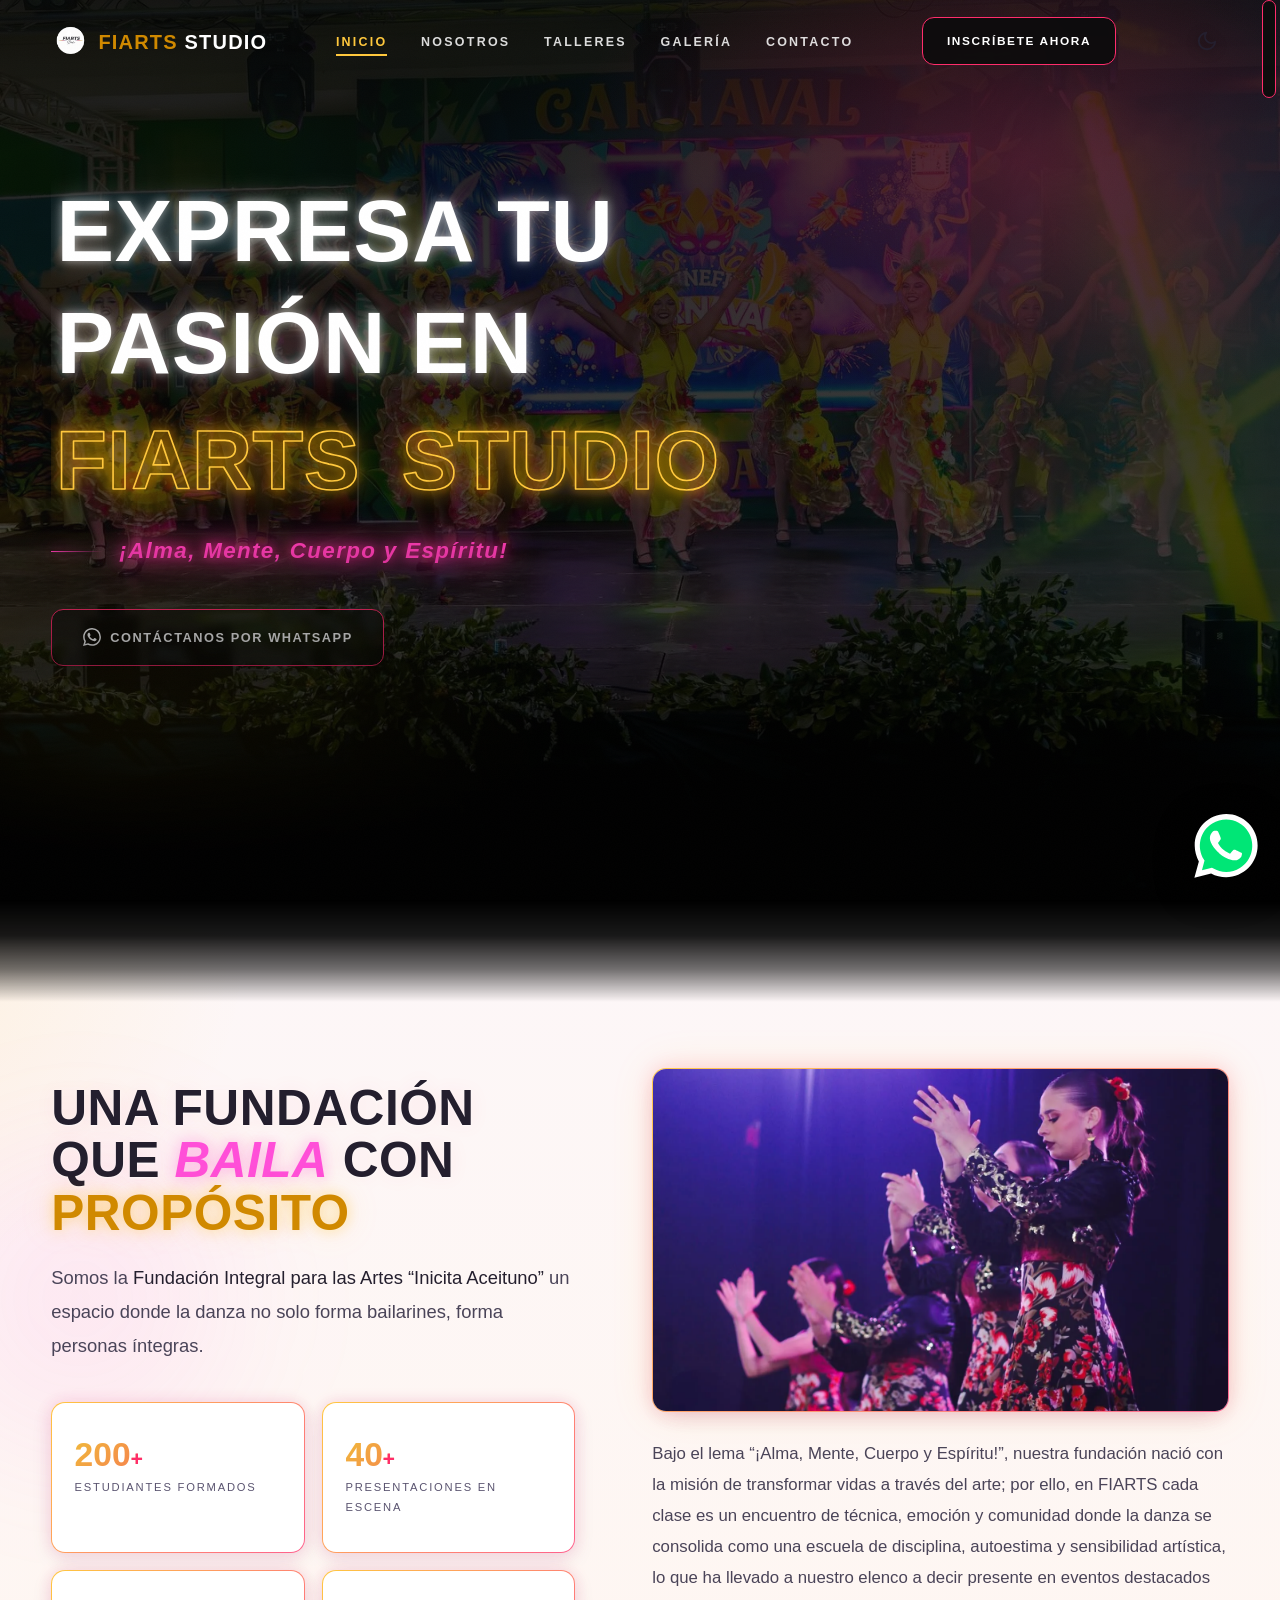
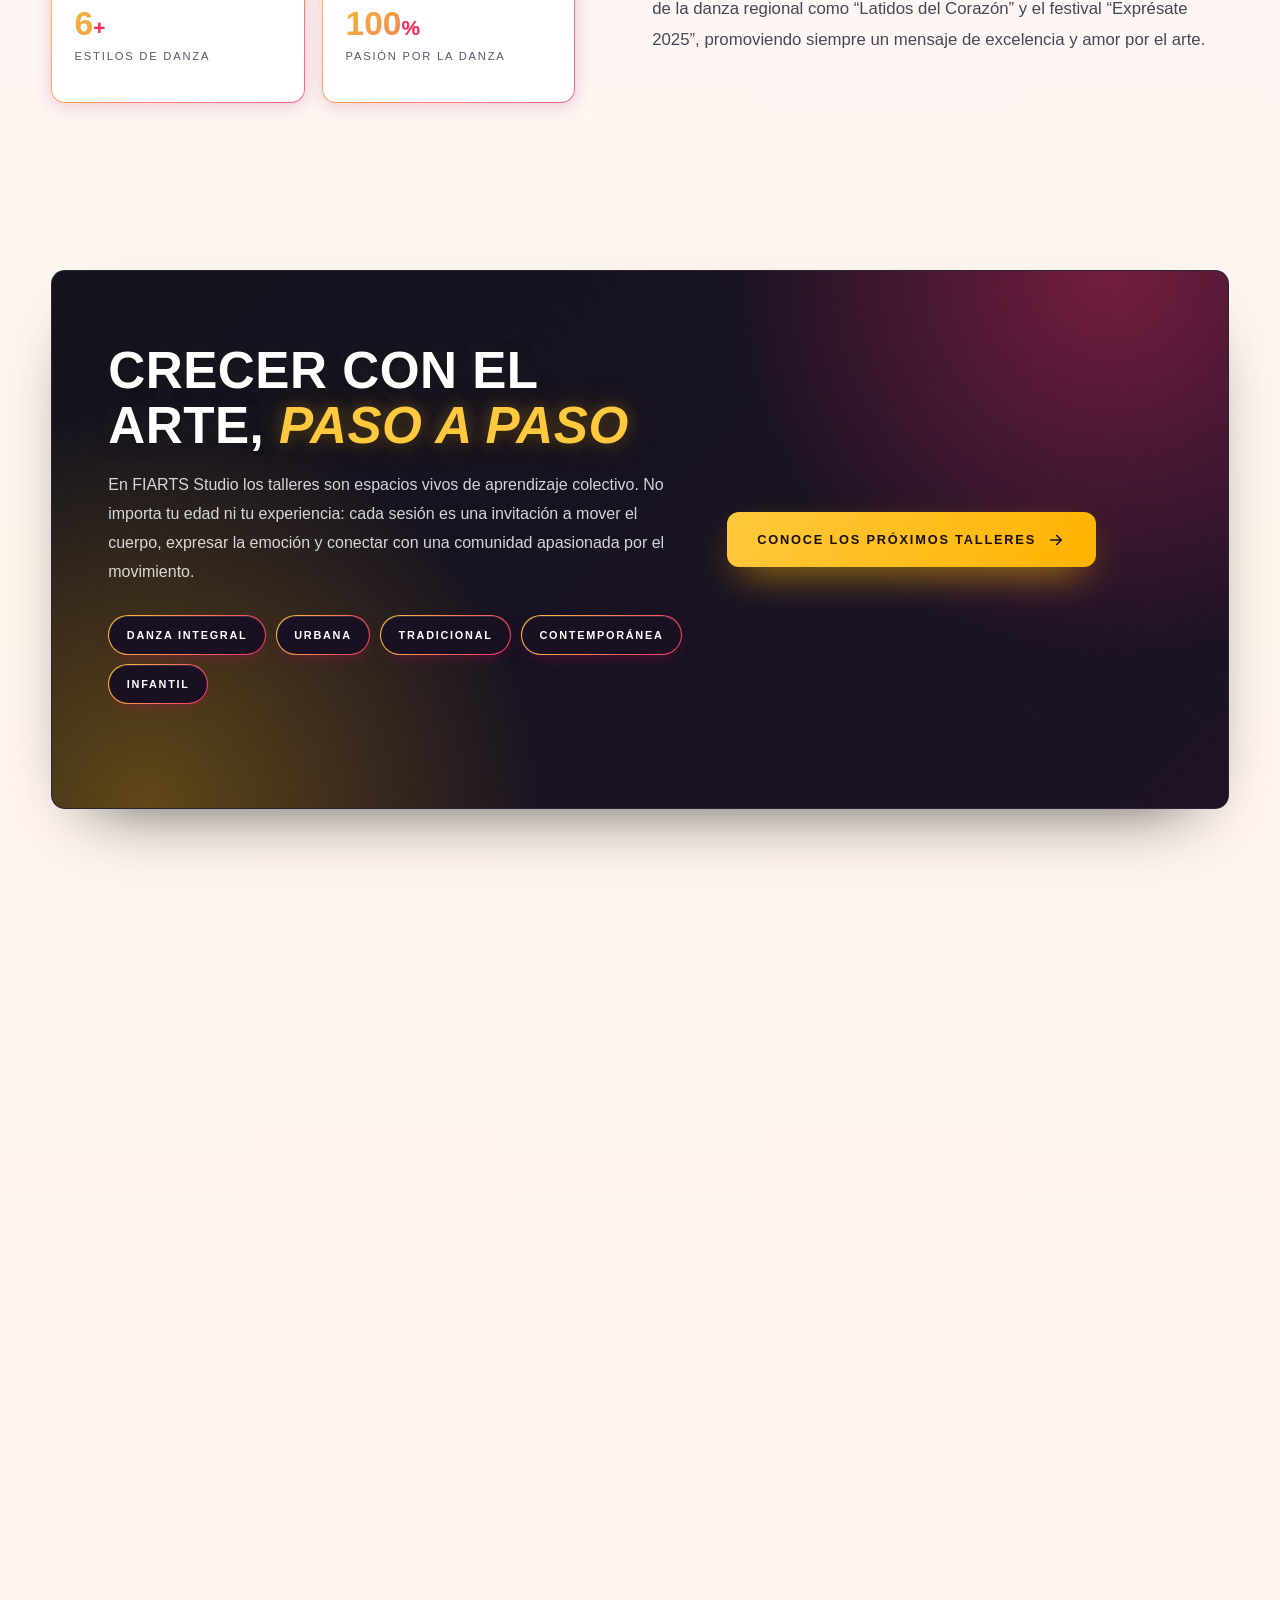
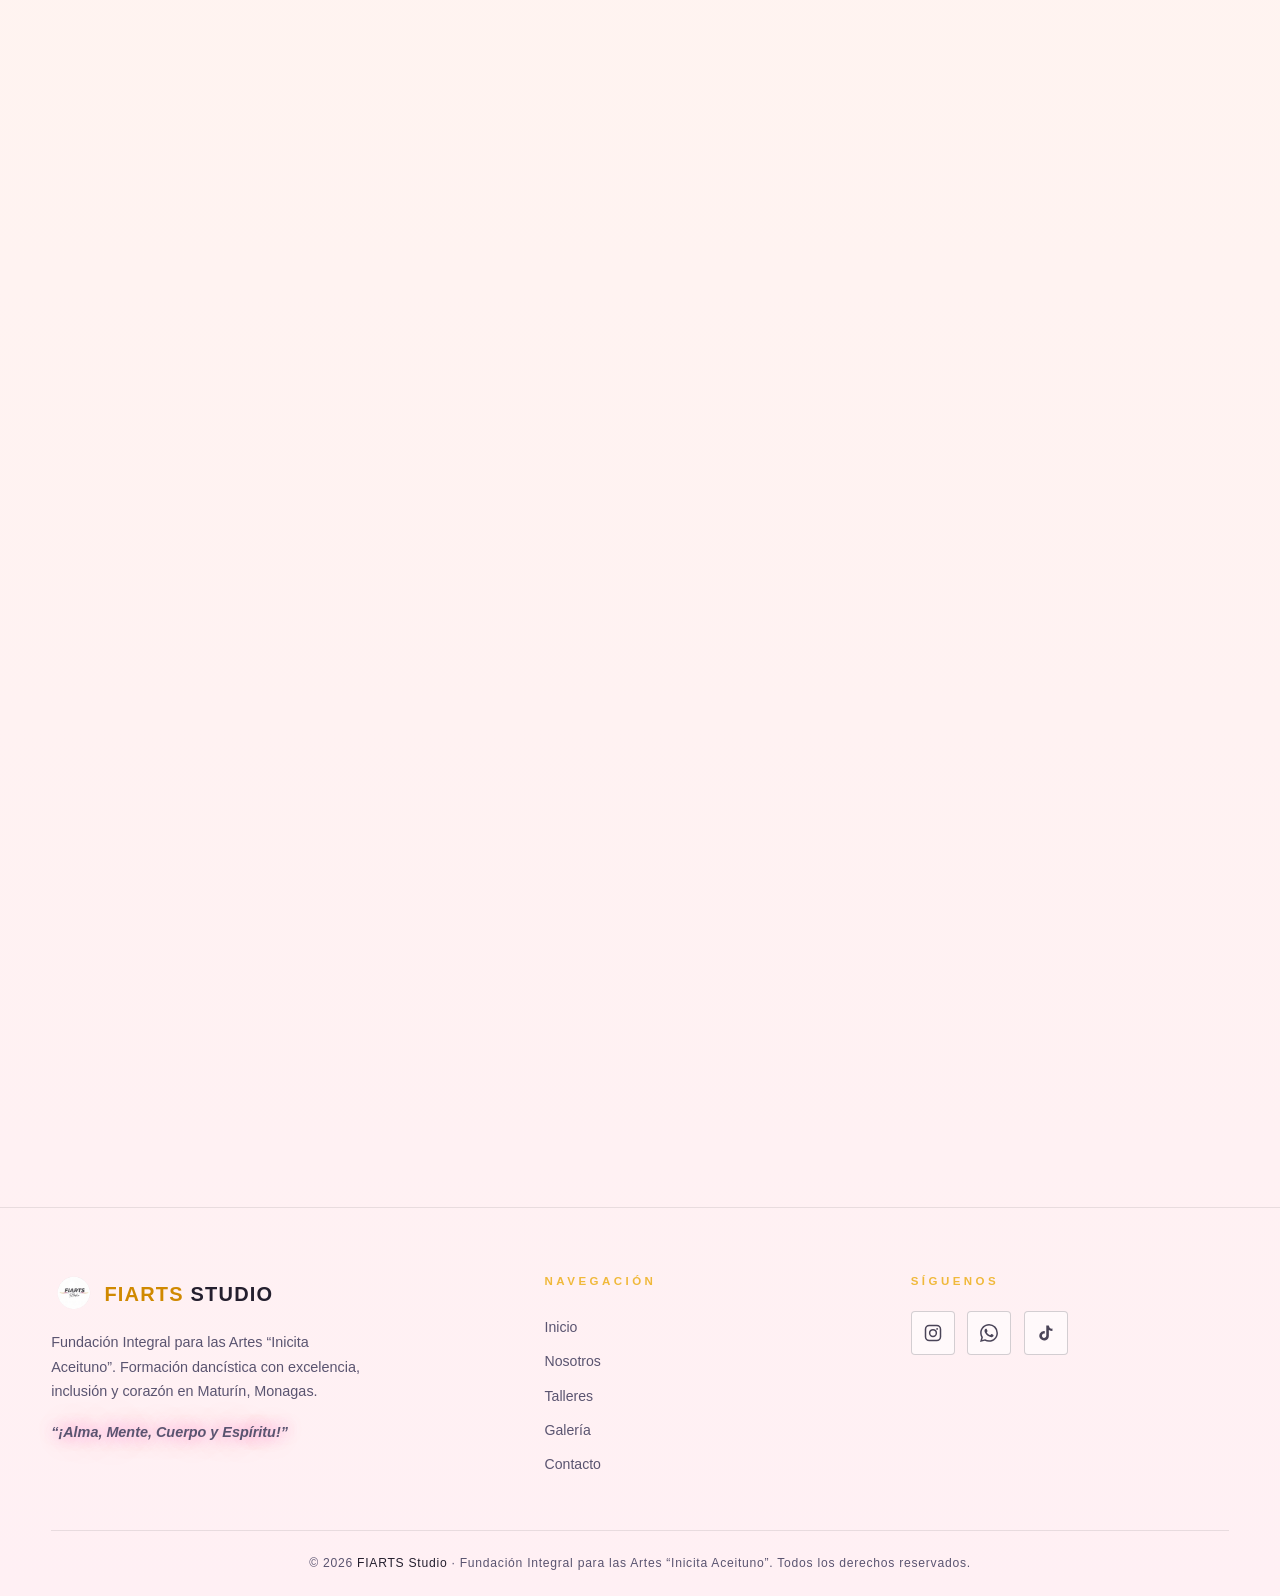
==== commit ff159dda: "Logo del header cambia a version oscura en modo claro con scroll; tamano reducido a 36px" ====
--- a/index.html
+++ b/index.html
@@ -32,7 +32,10 @@
 <header class="site-header" id="siteHeader">
   <div class="container nav-wrap">
     <a href="#inicio" class="brand" aria-label="FIARTS Studio — Inicio">
-      <img class="brand-mark" src="assets/logo_final.webp" alt="Logo FIARTS Studio">
+      <span class="brand-mark">
+        <img class="brand-img" src="assets/logo_final.webp" alt="Logo FIARTS Studio">
+        <img class="brand-img brand-img--light" src="assets/logo_modo_oscuro.png" alt="" aria-hidden="true">
+      </span>
       <span class="brand-name"><b>FIARTS</b> <span class="brand-script">STUDIO</span></span>
     </a>
     <nav class="main-nav" aria-label="Navegación principal">
--- a/css/style.css
+++ b/css/style.css
@@ -82,6 +82,11 @@
 .nav-wrap{display:flex;align-items:center;justify-content:space-between;gap:1rem;height:68px}
 .brand{display:flex;align-items:center;gap:.7rem;min-width:0}
 .brand-mark{width:42px;height:42px;flex:none;border-radius:50%;object-fit:cover}
+.site-header .brand-mark{width:36px;height:36px;position:relative;overflow:hidden}
+.site-header .brand-img{position:absolute;inset:0;width:100%;height:100%;object-fit:cover;border-radius:50%;transition:opacity .4s var(--ease)}
+.site-header .brand-img--light{opacity:0}
+[data-theme="light"] .site-header.scrolled .brand-img{opacity:0}
+[data-theme="light"] .site-header.scrolled .brand-img--light{opacity:1}
 .brand-name{font-family:var(--fd);font-weight:900;font-size:1.12rem;letter-spacing:.06em;color:#fff;white-space:nowrap;transition:color .4s;margin-top:2px}
 .brand-script{font-family:var(--fd);font-weight:900;letter-spacing:.06em;line-height:1}
 .brand-name b{color:#FFC83D;text-shadow:0 0 8px rgba(255,179,0,.55),0 0 18px rgba(255,179,0,.35)}
